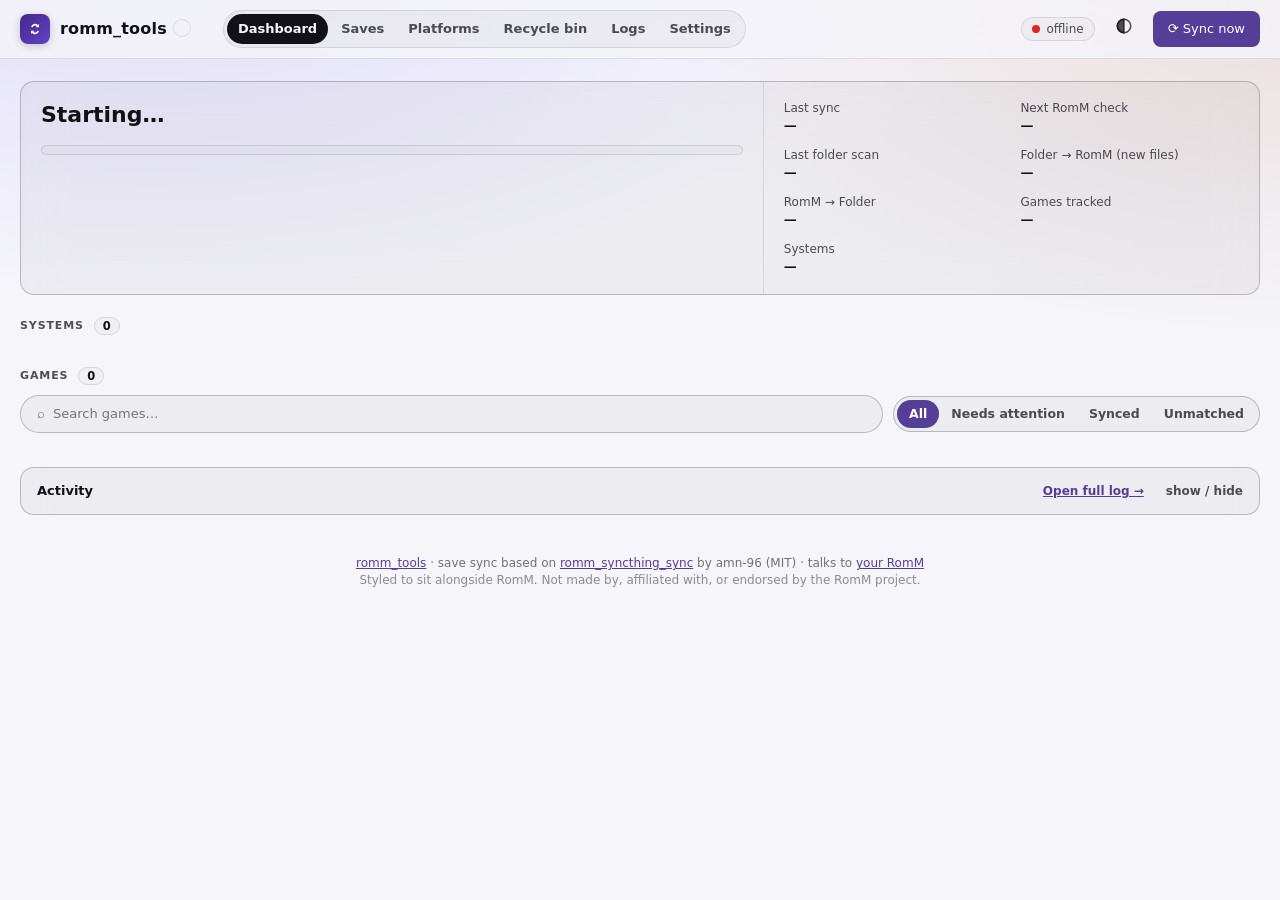
==== src/web_static/index.html @ 7856ed1b "Look like RomM: buttons, fields, selects, checkboxes, tables (1.0.3) Controls on every page now foll" ====
<!doctype html>
<html lang="en">
<head>
<meta charset="utf-8">
<meta name="viewport" content="width=device-width, initial-scale=1">
<title>romm_tools</title>
<link rel="icon" href="data:image/svg+xml,%3Csvg xmlns='http://www.w3.org/2000/svg' viewBox='0 0 32 32'%3E%3Crect width='32' height='32' rx='7' fill='%237c5cff'/%3E%3Cpath d='M9 12a7 7 0 0 1 12-3l2-2v6h-6l2-2a4 4 0 0 0-7 2zM23 20a7 7 0 0 1-12 3l-2 2v-6h6l-2 2a4 4 0 0 0 7-2z' fill='white'/%3E%3C/svg%3E">
<style>
:root{
  /* Colours, type and shapes follow RomM 5.x's own design tokens (frontend/src/v2/styles/tokens.css)
     so this dashboard feels at home next to RomM. Not affiliated with the RomM project. */
  --bg:#07070f; --surface:rgba(255,255,255,.07); --surface-2:rgba(255,255,255,.045); --surface-hover:rgba(255,255,255,.12);
  --panel:#100c1c; --line:rgba(255,255,255,.1); --line-strong:rgba(255,255,255,.15);
  --text:#ffffff; --muted:rgba(255,255,255,.55); --faint:rgba(255,255,255,.45);
  --accent:#8b74e8; --accent-hover:#a18fff; --accent-ink:#ffffff; --accent2:#e1a38d;
  --ok:#4ade80; --warn:#fbbf24; --bad:#f87171; --info:#93c5fd;
  --ok-bg:rgba(74,222,128,.13); --warn-bg:rgba(251,191,36,.13); --bad-bg:rgba(255,80,80,.14); --info-bg:rgba(147,197,253,.13); --accent-bg:rgba(139,116,232,.18);
  --glow:rgba(96,67,200,.35); --shadow:0 8px 30px rgba(0,0,0,.6);
  --radius:14px; --r-md:8px; --r-chip:6px; --r-pill:100px;
  --font:"Segoe UI",-apple-system,BlinkMacSystemFont,system-ui,"Inter",Roboto,sans-serif;
  --mono:ui-monospace,SFMono-Regular,"SF Mono",Menlo,Consolas,monospace;
  --ease:cubic-bezier(0.22,1,0.36,1);
  color-scheme:dark;
}
@media (prefers-color-scheme: light){
  :root:not([data-theme="dark"]){
  --bg:#f5f5fa; --surface:rgba(0,0,0,.035); --surface-2:rgba(0,0,0,.025); --surface-hover:rgba(0,0,0,.1);
  --panel:#f0f0f6; --line:rgba(0,0,0,.1); --line-strong:rgba(0,0,0,.22);
  --text:#111117; --muted:rgba(17,17,23,.74); --faint:rgba(17,17,23,.58);
  --accent:#553e98; --accent-hover:#452788; --accent-ink:#ffffff; --accent2:#a85530;
  --ok:#15a34a; --warn:#ca8a04; --bad:#dc2626; --info:#2563eb;
  --ok-bg:rgba(21,163,74,.1); --warn-bg:rgba(202,138,4,.12); --bad-bg:rgba(220,38,38,.1); --info-bg:rgba(37,99,235,.1); --accent-bg:rgba(85,62,152,.1);
  --glow:rgba(161,143,255,.25); --shadow:0 8px 24px rgba(17,17,23,.12);
  color-scheme:light;
  }
}
:root[data-theme="light"]{
  --bg:#f5f5fa; --surface:rgba(0,0,0,.035); --surface-2:rgba(0,0,0,.025); --surface-hover:rgba(0,0,0,.1);
  --panel:#f0f0f6; --line:rgba(0,0,0,.1); --line-strong:rgba(0,0,0,.22);
  --text:#111117; --muted:rgba(17,17,23,.74); --faint:rgba(17,17,23,.58);
  --accent:#553e98; --accent-hover:#452788; --accent-ink:#ffffff; --accent2:#a85530;
  --ok:#15a34a; --warn:#ca8a04; --bad:#dc2626; --info:#2563eb;
  --ok-bg:rgba(21,163,74,.1); --warn-bg:rgba(202,138,4,.12); --bad-bg:rgba(220,38,38,.1); --info-bg:rgba(37,99,235,.1); --accent-bg:rgba(85,62,152,.1);
  --glow:rgba(161,143,255,.25); --shadow:0 8px 24px rgba(17,17,23,.12);
  color-scheme:light;
}
*{box-sizing:border-box}
[hidden]{display:none!important}
html,body{margin:0;background:var(--bg);color:var(--text);font:13px/1.4 var(--font)}
body{background:
  radial-gradient(1100px 520px at 12% -8%, var(--glow), transparent 70%),
  radial-gradient(900px 480px at 100% 0%, color-mix(in srgb,var(--accent2) 14%,transparent), transparent 70%),
  var(--bg);background-attachment:fixed;min-height:100vh}
::selection{background:var(--accent);color:#fff}
*{scrollbar-width:thin;scrollbar-color:#a452fe59 transparent}
::-webkit-scrollbar{width:12px;height:12px} ::-webkit-scrollbar-thumb{background:#a452fe59;border-radius:12px} ::-webkit-scrollbar-track{background:transparent}
:focus-visible{outline:2px solid var(--accent);outline-offset:3px;border-radius:6px}
button{font:inherit;color:inherit}
a{color:var(--accent)}
.wrap{max-width:1360px;margin:0 auto;padding:0 20px 60px}
header.top{position:sticky;top:0;z-index:20;background:color-mix(in srgb,var(--bg) 78%,transparent);backdrop-filter:blur(20px);-webkit-backdrop-filter:blur(20px);border-bottom:1px solid var(--line)}
header.top .wrap{display:flex;align-items:center;gap:14px;height:58px;padding-bottom:0}
.brand{display:flex;align-items:center;gap:10px;font-weight:700;letter-spacing:.2px;font-size:16px}
.brand .logo{width:30px;height:30px;border-radius:var(--r-md);background:linear-gradient(135deg,var(--accent-hover),#6043c8);display:grid;place-items:center;box-shadow:0 2px 8px rgba(0,0,0,.2)}
.brand small{font-weight:500;color:var(--muted);font-size:12px}
.ver{font-size:11.5px;font-weight:600;color:var(--muted);text-decoration:none;border:1px solid var(--line);border-radius:99px;padding:1px 8px;margin-left:6px;vertical-align:2px;font-variant-numeric:tabular-nums}
.ver:hover{color:var(--text);border-color:var(--faint)}
.upd{font-size:11.5px;font-weight:650;text-decoration:none;border-radius:99px;padding:2px 9px;background:var(--accent-bg);color:var(--accent);white-space:nowrap}
.spacer{flex:1}
.pill{display:inline-flex;align-items:center;gap:6px;padding:3px 10px;border-radius:99px;font-size:12px;background:var(--surface-2);color:var(--muted);border:1px solid var(--line);white-space:nowrap}
.dot{width:8px;height:8px;border-radius:50%;background:var(--faint)}
.dot.ok{background:var(--ok)} .dot.busy{background:var(--info);animation:pulse 1.2s infinite} .dot.bad{background:var(--bad)} .dot.warn{background:var(--warn)}
@keyframes pulse{50%{opacity:.35}}
/* buttons: RomM's RBtn (flat): surface fill, medium weight, a currentColor overlay on hover */
.btn{display:inline-flex;align-items:center;gap:7px;border:1px solid transparent;background-color:var(--surface);padding:8px 14px;border-radius:var(--r-md);cursor:pointer;font-weight:500;white-space:nowrap;transition:background-color .15s var(--ease),border-color .15s var(--ease),color .15s var(--ease)}
.btn:hover:not(:disabled){background-image:linear-gradient(color-mix(in srgb,currentColor 10%,transparent),color-mix(in srgb,currentColor 10%,transparent))}
.btn:active:not(:disabled){background-image:linear-gradient(color-mix(in srgb,currentColor 18%,transparent),color-mix(in srgb,currentColor 18%,transparent))}
a.btn{text-decoration:none;color:var(--text)}
.btn.primary{background-color:var(--accent-solid);color:#fff}
.btn.primary:hover:not(:disabled){background-image:linear-gradient(rgba(0,0,0,.12),rgba(0,0,0,.12))}
.btn.danger{color:var(--bad);background-color:color-mix(in srgb,var(--bad) 16%,transparent)} .btn.ok{color:var(--ok)}
.btn.small{padding:4px 10px;font-size:12.5px;border-radius:8px}
.btn:disabled{opacity:.55;cursor:not-allowed}
.iconbtn{border:0;background:transparent;cursor:pointer;color:var(--muted);padding:6px;border-radius:8px}
.iconbtn:hover{background:var(--surface-2);color:var(--text)}

section{margin-top:22px}
.card{background:var(--surface);border:1px solid var(--line-strong);border-radius:var(--radius);backdrop-filter:blur(20px);-webkit-backdrop-filter:blur(20px)}
h2{font-size:11px;text-transform:uppercase;letter-spacing:.08em;color:var(--muted);margin:0 0 10px;font-weight:700;display:flex;align-items:center;gap:10px}
h2 .count{background:var(--surface-2);border:1px solid var(--line);border-radius:99px;padding:0 8px;font-size:11.5px;letter-spacing:0;color:var(--text)}

/* status */
.status{display:grid;grid-template-columns:1.5fr 1fr;gap:0}
.status .main{padding:18px 20px;border-right:1px solid var(--line)}
.status .side{padding:18px 20px;display:grid;grid-template-columns:1fr 1fr;gap:12px 18px;align-content:start}
.phase{display:flex;align-items:baseline;gap:10px;flex-wrap:wrap}
.phase .label{font-size:22px;font-weight:700}
.phase .detail{color:var(--muted)}
.bar{height:10px;background:var(--surface-2);border-radius:99px;overflow:hidden;margin:14px 0 8px;border:1px solid var(--line)}
.bar>i{display:block;height:100%;width:0;background:linear-gradient(90deg,var(--accent),color-mix(in srgb,var(--accent) 55%,var(--info)));border-radius:99px;transition:width .5s ease}
.bar.indeterminate>i{width:35%!important;animation:slide 1.3s ease-in-out infinite}
@keyframes slide{0%{margin-left:-35%}100%{margin-left:100%}}
.progress-meta{display:flex;justify-content:space-between;color:var(--muted);font-size:12.5px;gap:10px}
.progress-meta b{color:var(--text);font-weight:600}
.kv .k{color:var(--muted);font-size:12px}
.kv .v{font-weight:600;font-variant-numeric:tabular-nums}
.chips{display:flex;gap:8px;flex-wrap:wrap;margin-top:14px}
.chip{font-size:11.5px;padding:3px 9px;border-radius:var(--r-chip);background:var(--surface-2);border:1px solid var(--line);color:var(--muted);font-variant-numeric:tabular-nums}
.chip b{color:var(--text)}
.chip.ok{background:var(--ok-bg);border-color:transparent;color:var(--ok)}
.chip.warn{background:var(--warn-bg);border-color:transparent;color:var(--warn)}
.chip.bad{background:var(--bad-bg);border-color:transparent;color:var(--bad)}
.chip.info{background:var(--info-bg);border-color:transparent;color:var(--info)}
.chip.accent{background:var(--accent-bg);border-color:transparent;color:var(--accent)}
.notice{margin-top:12px;padding:10px 12px;border-radius:10px;background:var(--warn-bg);color:var(--warn);font-size:13px}
.notice.bad{background:var(--bad-bg);color:var(--bad)}

/* approvals */
.approvals{overflow:hidden}
.ap-head{display:flex;align-items:center;gap:10px;padding:14px 16px;border-bottom:1px solid var(--line);flex-wrap:wrap}
.ap-head .title{font-weight:650}
.ap-head .muted{color:var(--muted);font-size:12.5px}
.tabs{display:flex;gap:4px;padding:8px 10px 0 10px;border-bottom:1px solid var(--line);overflow-x:auto}
.tab{border:0;background:transparent;padding:8px 12px;border-bottom:2px solid transparent;cursor:pointer;color:var(--muted);font-weight:600;display:flex;gap:7px;align-items:center;white-space:nowrap}
.tab.active{color:var(--text);border-bottom-color:var(--accent)}
.tab .n{font-size:11px;background:var(--surface-2);border-radius:99px;padding:0 7px}
.tab.conf .n{background:var(--bad-bg);color:var(--bad)}
.ap-list{max-height:430px;overflow:auto}
.ap-row{display:grid;grid-template-columns:52px minmax(0,1fr) auto;gap:14px;align-items:center;padding:11px 16px;border-bottom:1px solid var(--line)}
.ap-row:last-child{border-bottom:0}
.ap-row .thumb{width:52px;height:40px;border-radius:7px;background:var(--surface-2) center/cover no-repeat;border:1px solid var(--line)}
.ap-row .name{font-weight:600;white-space:nowrap;overflow:hidden;text-overflow:ellipsis}
.ap-row .file{font-family:var(--mono);font-size:12px;color:var(--muted);white-space:nowrap;overflow:hidden;text-overflow:ellipsis}
.ap-row .why{font-size:12px;color:var(--faint)}
.ap-row .acts{display:flex;gap:6px}
.dir{font-size:11px;font-weight:700;letter-spacing:.04em;text-transform:uppercase;padding:1px 7px;border-radius:6px;margin-right:6px}
.dir.del{background:var(--warn-bg);color:var(--warn)} .dir.up{background:var(--info-bg);color:var(--info)} .dir.down{background:var(--ok-bg);color:var(--ok)} .dir.conf{background:var(--bad-bg);color:var(--bad)}
.empty{padding:26px;text-align:center;color:var(--muted)}

/* systems */
.systems{display:grid;grid-template-columns:repeat(auto-fill,minmax(190px,1fr));gap:12px}
.sys{padding:14px;cursor:pointer;transition:border-color .15s, transform .15s;position:relative}
.sys:hover{border-color:var(--faint)}
.sys.active{border-color:var(--accent);box-shadow:0 0 0 1px var(--accent) inset;background:var(--accent-bg)}
.sys .top{display:flex;align-items:center;gap:10px}
.sys .icon{width:36px;height:36px;border-radius:9px;background:var(--surface-2);display:grid;place-items:center;overflow:hidden;flex:none;font-weight:700;color:var(--muted);font-size:12px}
.sys .icon img{width:30px;height:30px;object-fit:contain}
.sys .nm{font-weight:650;line-height:1.2;overflow:hidden;text-overflow:ellipsis;white-space:nowrap}
.sys .sub{font-size:12px;color:var(--muted)}
.seg{display:flex;height:6px;border-radius:99px;overflow:hidden;background:var(--surface-2);margin-top:12px}
.seg i{display:block;height:100%}
.seg .s-ok{background:var(--ok)} .seg .s-pend{background:var(--warn)} .seg .s-conf{background:var(--bad)} .seg .s-un{background:var(--faint)} .seg .s-err{background:var(--bad);opacity:.6}
.sys .legend{display:flex;gap:10px;margin-top:8px;font-size:11.5px;color:var(--muted);flex-wrap:wrap}

/* games */
.toolbar{display:flex;gap:10px;align-items:center;margin-bottom:12px;flex-wrap:wrap}
.search{flex:1;min-width:200px;display:flex;align-items:center;gap:8px;background:var(--surface);border:1px solid var(--line-strong);border-radius:var(--r-pill);padding:0 16px;height:38px}
.search input{border:0;background:transparent;color:var(--text);padding:9px 0;width:100%;outline:none;font:inherit}
.seg-ctl{display:flex;background:var(--surface);border:1px solid var(--line-strong);border-radius:var(--r-pill);padding:3px}
.seg-ctl button{border:0;background:transparent;padding:5px 12px;border-radius:var(--r-pill);cursor:pointer;color:var(--muted);font-weight:600;font-size:12.5px}
.seg-ctl button.on{background:var(--accent);color:var(--accent-ink)}
.games{display:grid;grid-template-columns:repeat(auto-fill,minmax(230px,1fr));gap:14px}
.game{overflow:hidden;cursor:pointer;display:flex;flex-direction:column;transition:transform .15s var(--ease),border-color .15s var(--ease),box-shadow .15s var(--ease)}
.game:hover{transform:translateY(-2px);box-shadow:var(--shadow)}
.game:hover{border-color:var(--faint)}
.shot{aspect-ratio:4/3;background:var(--surface-2) center/cover no-repeat;position:relative;image-rendering:pixelated}
.shot.noimg{display:grid;place-items:center;color:var(--faint);font-size:12px}
.shot .cover{position:absolute;left:10px;bottom:-22px;width:46px;height:62px;border-radius:var(--r-chip);background:var(--panel) center/cover no-repeat;border:2px solid var(--panel);box-shadow:0 4px 14px rgba(0,0,0,.4);image-rendering:auto}
.shot .badge{position:absolute;right:8px;top:8px}
.game .body{padding:12px 12px 12px 66px;min-height:72px}
.game .body.nocover{padding-left:12px}
.game .title{font-weight:650;line-height:1.25;display:-webkit-box;-webkit-line-clamp:2;-webkit-box-orient:vertical;overflow:hidden}
.game .plat{font-size:12px;color:var(--muted);margin-top:2px}
.game .counts{display:flex;gap:10px;font-size:12px;color:var(--muted);padding:0 12px 12px;font-variant-numeric:tabular-nums}
.status-badge{font-size:10.5px;font-weight:700;padding:3px 8px;border-radius:var(--r-chip);backdrop-filter:blur(6px);text-transform:uppercase;letter-spacing:.04em}
.st-synced{background:var(--ok-bg);color:var(--ok)} .st-pending{background:var(--warn-bg);color:var(--warn)}
.st-conflict{background:var(--bad-bg);color:var(--bad)} .st-error{background:var(--bad-bg);color:var(--bad)}
.st-unmatched{background:var(--surface-2);color:var(--muted)} .st-romm-only{background:var(--info-bg);color:var(--info)}
.shot .status-badge{background:rgba(10,12,16,.72)}
.shot .status-badge.st-synced{color:#5fe3a8} .shot .status-badge.st-pending{color:#ffc95c} .shot .status-badge.st-conflict,.shot .status-badge.st-error{color:#ff8390} .shot .status-badge.st-unmatched{color:#c2c7d2} .shot .status-badge.st-romm-only{color:#8cc3ff}

/* activity */
details.activity summary{cursor:pointer;list-style:none;padding:14px 16px;display:flex;align-items:center;gap:10px;font-weight:650}
details.activity summary::-webkit-details-marker{display:none}
.log{font-family:var(--mono);font-size:12px;max-height:320px;overflow:auto;border-top:1px solid var(--line);padding:8px 0}
.log div{padding:2px 16px;display:grid;grid-template-columns:72px 70px 1fr;gap:10px;color:var(--muted)}
.log .l-WARNING{color:var(--warn)} .log .l-ERROR,.log .l-CRITICAL{color:var(--bad)} .log .l-SUCCESS{color:var(--ok)}
.log .m{color:var(--text);white-space:pre-wrap;word-break:break-word}

/* modal */
.scrim{position:fixed;inset:0;background:rgba(0,0,0,.55);backdrop-filter:blur(6px);display:none;align-items:center;justify-content:center;z-index:50;padding:16px}
.scrim.open{display:flex}
.modal{background:var(--panel);border:1px solid var(--line);border-radius:var(--radius);box-shadow:var(--shadow);width:min(560px,100%);max-height:calc(100vh - 32px);overflow:auto}
.modal.wide{width:min(860px,100%)}
.modal .mh{padding:18px 20px 6px;display:flex;align-items:flex-start;gap:12px}
.modal .mh h3{margin:0;font-size:18px}
.modal .mh p{margin:4px 0 0;color:var(--muted)}
.modal .mb{padding:12px 20px}
.modal .mf{padding:14px 20px 18px;display:flex;justify-content:flex-end;gap:8px;flex-wrap:wrap}
.cmp{display:grid;grid-template-columns:1fr 1fr;gap:12px}
.side-card{border:1px solid var(--line);border-radius:var(--r-md);overflow:hidden;background:var(--surface-2)}
.side-card .hd{padding:10px 12px;font-weight:700;display:flex;justify-content:space-between;align-items:center}
.side-card .im.none{aspect-ratio:auto;height:54px}
.side-card .im{aspect-ratio:4/3;background:var(--bg) center/contain no-repeat;border-top:1px solid var(--line);border-bottom:1px solid var(--line);image-rendering:pixelated;display:grid;place-items:center;color:var(--faint);font-size:12px}
.side-card dl{margin:0;padding:10px 12px;display:grid;grid-template-columns:auto 1fr;gap:4px 12px;font-size:12.5px}
.side-card dt{color:var(--muted)} .side-card dd{margin:0;font-variant-numeric:tabular-nums;word-break:break-all}
.newer{font-size:10.5px;padding:2px 7px;border-radius:var(--r-chip);background:var(--accent-bg);color:var(--accent);text-transform:uppercase;letter-spacing:.05em}
.choices{display:grid;gap:8px;margin-top:14px}
.choice{display:grid;grid-template-columns:auto 1fr;gap:12px;align-items:center;text-align:left;padding:12px 14px;border:1px solid var(--line);border-radius:12px;background:var(--surface);cursor:pointer}
.choice:hover{border-color:var(--accent)}
.choice .t{font-weight:650} .choice .d{font-size:12.5px;color:var(--muted)}
.choice .ic{width:34px;height:34px;border-radius:9px;display:grid;place-items:center;background:var(--surface-2);font-size:16px}
.files{width:100%;border-collapse:collapse;font-size:13px}
.files td,.files th{padding:7px 8px;border-bottom:1px solid var(--line);text-align:left}
.files th{color:var(--muted);font-weight:600;font-size:12px}
.files td.f{font-family:var(--mono);font-size:12px;word-break:break-all}
.toast{position:fixed;bottom:18px;left:50%;transform:translateX(-50%) translateY(20px);opacity:0;background:var(--panel);color:var(--text);border:1px solid var(--line-strong);box-shadow:var(--shadow);padding:10px 16px;border-radius:var(--r-md);font-weight:600;transition:all .25s;z-index:60;max-width:90vw}
.toast.show{opacity:1;transform:translateX(-50%) translateY(0)}
footer{color:var(--faint);font-size:12px;text-align:center;margin-top:40px}
/* logs view */
.logbar{display:flex;gap:10px;align-items:center;flex-wrap:wrap;padding:14px 16px;border-bottom:1px solid var(--line)}
.logbox{font-family:var(--mono);font-size:12px;height:min(62vh,640px);overflow:auto;padding:8px 0}
.logbox .e{display:grid;grid-template-columns:150px 72px 1fr;gap:10px;padding:2px 16px;color:var(--muted)}
.logbox .e:hover{background:var(--surface-2)}
.logbox .m{color:var(--text);white-space:pre-wrap;word-break:break-word}
.logbox .lv-WARNING{color:var(--warn)} .logbox .lv-ERROR,.logbox .lv-CRITICAL{color:var(--bad)} .logbox .lv-DEBUG{opacity:.7}
.logbox mark{background:var(--accent-bg);color:var(--text);border-radius:3px}
.hist{width:100%;border-collapse:collapse;font-size:12.5px}
.hist td,.hist th{padding:8px 12px;border-bottom:1px solid var(--line);text-align:left;vertical-align:top}
.hist th{color:var(--muted);font-weight:600;font-size:11px;text-transform:uppercase;letter-spacing:.08em}
.hist td.f{font-family:var(--mono);font-size:12px;word-break:break-all}
.sw{position:relative;display:inline-block;width:34px;height:20px;cursor:pointer}
.sw input{opacity:0;width:0;height:0;position:absolute}
.sw i{position:absolute;inset:0;background:var(--surface-hover);border:1px solid var(--line-strong);border-radius:99px;transition:background .15s}
.sw i::after{content:"";position:absolute;width:14px;height:14px;left:2px;top:2px;border-radius:50%;background:var(--muted);transition:transform .15s var(--ease),background .15s}
.sw input:checked+i{background:var(--accent);border-color:transparent}
.sw input:checked+i::after{transform:translateX(14px);background:#fff}
.sw input:focus-visible+i{outline:2px solid var(--accent);outline-offset:2px}
tr.off .pf-folder,tr.off .pf-target{opacity:.55}
.devs{display:grid;grid-template-columns:repeat(auto-fill,minmax(210px,1fr));gap:10px;padding:14px 16px}
.dev{border:1px solid var(--line);border-radius:var(--r-md);padding:10px 12px;background:var(--surface-2)}
.dev .n{font-weight:600;display:flex;gap:8px;align-items:center}
.dev .m{color:var(--muted);font-size:12px;margin-top:4px}
.dev .dot{width:8px;height:8px;border-radius:50%;background:var(--faint);display:inline-block}
.dev .dot.on{background:var(--ok)}
.sv-tools{display:flex;gap:10px;flex-wrap:wrap;align-items:center;padding:0 20px 14px}
.sv-tools .inp{width:auto}
.sv-sel{position:sticky;top:0;z-index:5;display:flex;gap:8px;flex-wrap:wrap;align-items:center;padding:10px 20px;background:var(--panel);border-top:1px solid var(--line);border-bottom:1px solid var(--line)}
.sv-sel .muted{color:var(--muted)}
.sv-table td{vertical-align:middle}
.sv-table tr.g td{background:var(--surface-2);padding-top:10px;padding-bottom:10px}
.sv-table tr.g .gn{font-weight:600;font-size:13px}
.sv-table tr.f:hover td{background:var(--surface-2)}

.sv-table .side{white-space:nowrap;color:var(--muted)}
.sv-table .side b{color:var(--text);font-weight:500}
.sv-table .none{color:var(--faint)}
.sv-name{font-family:var(--mono);font-size:12px;text-align:left;color:var(--text);word-break:break-all;padding:0;background:none;border:0;cursor:pointer;text-decoration:underline dotted var(--faint);text-underline-offset:3px}
.sv-name:hover{color:var(--accent)}
@media (max-width:760px){.sv-table .h-sm{display:none}.sv-tools .inp,.sv-tools .search{width:100%}}
@media (max-width:860px){ .logbox .e{grid-template-columns:1fr} .hist .h-res{display:none} }
/* settings view */
.set-grid{display:grid;grid-template-columns:repeat(auto-fit,minmax(420px,1fr));gap:16px;align-items:start}
.set-card{padding:18px 20px}
.set-card h3{margin:0 0 4px;font-size:16px}
.set-card > p{margin:0 0 14px;color:var(--muted);font-size:13px}
.field{padding:12px 0;border-top:1px solid var(--line)}
.field:first-of-type{border-top:0}
.field .lbl{display:flex;align-items:center;gap:8px;font-weight:600;margin-bottom:6px;flex-wrap:wrap}
.field .hlp{font-size:12.5px;color:var(--muted);margin-top:6px}
.src{font-size:10px;font-weight:700;text-transform:uppercase;letter-spacing:.08em;padding:1px 7px;border-radius:var(--r-chip);background:var(--surface-2);color:var(--muted)}
.src.dash{background:var(--accent-bg);color:var(--accent)}
.linkbtn{border:0;background:none;color:var(--accent);cursor:pointer;font-size:12px;padding:0}
.inp{background-color:var(--surface-2);border:1px solid var(--line);color:var(--text);border-radius:8px;padding:7px 10px;font:inherit;font-size:13px;width:100%}

.inp.num{width:120px}
/* Windows draws the dropdown list with a white background; give options solid theme colours */
select option,select optgroup{background:var(--panel);color:var(--text)}
.row{display:flex;gap:8px;align-items:center;flex-wrap:wrap}
.chan{border:1px solid var(--line);border-radius:var(--r-md);padding:12px;margin-bottom:10px;background:var(--surface-2)}
.chan .inp{background:var(--surface)}
.chan .row + .row{margin-top:8px}
.chk{display:flex;gap:8px;align-items:flex-start;padding:5px 0;cursor:pointer}
.chk input{margin-top:1px}
.kvlist{display:grid;grid-template-columns:auto 1fr;gap:6px 14px;font-size:13px}
.kvlist dt{color:var(--muted)} .kvlist dd{margin:0;font-family:var(--mono);font-size:12.5px;word-break:break-all}
@media (max-width:860px){ .set-grid{grid-template-columns:1fr} }
/* nav + platforms view */
.nav{display:flex;gap:2px;margin-left:18px;background:var(--surface);border:1px solid var(--line);border-radius:var(--r-pill);padding:3px;height:38px;align-items:center}
.nav a{height:30px;padding:0 14px;border-radius:var(--r-pill);color:var(--muted);text-decoration:none;font-weight:600;font-size:13px;display:flex;gap:6px;align-items:center;white-space:nowrap;flex-shrink:0;transition:background .15s var(--ease),color .15s var(--ease)}
.nav a:hover{color:var(--text)}
.nav a.on{background:var(--text);color:var(--bg)}
.nav a .n{font-size:11px;background:var(--bad-bg);color:var(--bad);border-radius:99px;padding:0 6px}
.nav .sep{width:1px;height:18px;background:var(--line-strong);margin:0 4px;flex:none}
@media (max-width:1480px){ .nav a{padding:0 11px} #mode-pill{display:none} }
.pf-head{padding:18px 20px;display:flex;gap:16px;align-items:flex-start;flex-wrap:wrap}
.pf-head h3{margin:0 0 4px;font-size:18px}
.pf-head p{margin:0;color:var(--muted);max-width:720px}
.pf-meta{display:flex;gap:8px;flex-wrap:wrap;margin-top:10px}
.pf-table{width:100%;border-collapse:collapse}
.pf-table th{font-size:12px;color:var(--muted);text-align:left;font-weight:600;padding:9px 12px;border-bottom:1px solid var(--line);white-space:nowrap}
.pf-table td{padding:10px 12px;border-bottom:1px solid var(--line);vertical-align:middle}
.pf-table tr:last-child td{border-bottom:0}
.pf-table tr.dirty td{background:var(--accent-bg)}
.pf-folder{font-family:var(--mono);font-size:13px;font-weight:600}
.pf-target .nm{font-weight:600}
.pf-target .sl{font-family:var(--mono);font-size:12px;color:var(--muted)}
.how{font-size:10.5px;font-weight:700;padding:2px 8px;border-radius:var(--r-chip);white-space:nowrap;text-transform:uppercase;letter-spacing:.03em}
.how-mapping{background:var(--accent-bg);color:var(--accent)} .how-exact,.how-romm-folder{background:var(--ok-bg);color:var(--ok)}
.how-romm-alias{background:var(--info-bg);color:var(--info)} .how-none{background:var(--bad-bg);color:var(--bad)}
.pf-pick{display:flex;gap:6px;align-items:center;min-width:260px}
.pf-pick input{flex:1;min-width:0;background:var(--surface-2);border:1px solid var(--line-strong);color:var(--text);border-radius:var(--r-md);padding:7px 10px;font:inherit;font-size:13px}
.pf-pick input:focus{outline:2px solid var(--accent);outline-offset:-1px}
.pf-pick input.bad{border-color:var(--bad)}
.savebar{position:sticky;bottom:14px;margin-top:14px;display:flex;align-items:center;gap:10px;padding:12px 16px;border-radius:var(--radius);background:var(--panel);border:1px solid var(--accent);box-shadow:var(--shadow)}
.legend-row{display:flex;gap:14px;flex-wrap:wrap;font-size:12px;color:var(--muted);padding:12px 20px;border-top:1px solid var(--line)}
@media (max-width:860px){
  header.top .wrap{flex-wrap:wrap;height:auto;padding-top:10px;padding-bottom:10px;row-gap:10px}
  .nav{order:10;margin-left:0;width:100%;overflow-x:auto;scrollbar-width:none}
  .nav a{flex:1 0 auto;justify-content:center;padding:0 10px}
  .pf-table thead{display:none}
  .pf-table tr{display:grid;grid-template-columns:1fr auto;gap:6px 10px;padding:12px;border-bottom:1px solid var(--line)}
  .pf-table td{border:0;padding:0}
  .pf-table td.pf-c-pick{grid-column:1/-1}
  .pf-table td.pf-c-games{display:none}
  .pf-pick{min-width:0}
}
@media (max-width:860px){
  .status{grid-template-columns:1fr}
  .status .main{border-right:0;border-bottom:1px solid var(--line)}
  .cmp{grid-template-columns:1fr}
  .ap-row{grid-template-columns:44px minmax(0,1fr)}
  .ap-row .acts{grid-column:1 / -1;justify-content:flex-end}
  .wrap{padding:0 14px 40px}
  .brand small{display:none}
  .upd{display:none}
  #mode-pill{display:none}
  #conn span:last-child{display:none}
  header.top .wrap{gap:8px}
  .seg-ctl{max-width:100%;overflow-x:auto}
  .toolbar{flex-direction:column;align-items:stretch}
}
html,body{overflow-x:hidden}
/* === RomM components (shared) ===
   Form controls that look like RomM's own (RCheckbox, RTextField, RSelect in its frontend/src/lib):
   same sizes, colours and effects, written anew - no RomM code. Keep this block identical in src/web_static/index.html and
   src/mapper/static/index.html - tests/test_romm_tools.py checks it. */
:root { --accent-solid: light-dark(#553e98, #7459e3); --spring: cubic-bezier(.34, 1.56, .64, 1); }
input[type=checkbox]:not(.sw input) {
  appearance: none; -webkit-appearance: none; flex-shrink: 0; width: 18px; height: 18px; margin: 0;
  display: inline-grid; place-content: center; vertical-align: middle; cursor: pointer;
  border: 1.5px solid var(--line-strong); border-radius: 4px; background: transparent; color: var(--text);
  transition: background-color .15s var(--ease), border-color .15s var(--ease), box-shadow .22s var(--ease), transform .24s var(--spring);
}
input[type=checkbox]:not(.sw input)::after {
  content: ""; width: 12px; height: 12px; background: #fff; transform: scale(.6); opacity: 0;
  -webkit-mask: url("data:image/svg+xml,%3Csvg xmlns='http://www.w3.org/2000/svg' viewBox='0 0 24 24' fill='none' stroke='black' stroke-width='3.2' stroke-linecap='round' stroke-linejoin='round'%3E%3Cpath d='M5 12.5l4.5 4.5L19 7.5'/%3E%3C/svg%3E") center / contain no-repeat;
          mask: url("data:image/svg+xml,%3Csvg xmlns='http://www.w3.org/2000/svg' viewBox='0 0 24 24' fill='none' stroke='black' stroke-width='3.2' stroke-linecap='round' stroke-linejoin='round'%3E%3Cpath d='M5 12.5l4.5 4.5L19 7.5'/%3E%3C/svg%3E") center / contain no-repeat;
  transition: transform .24s var(--spring), opacity .15s var(--ease);
}
input[type=checkbox]:not(.sw input):indeterminate::after {
  -webkit-mask-image: url("data:image/svg+xml,%3Csvg xmlns='http://www.w3.org/2000/svg' viewBox='0 0 24 24' fill='none' stroke='black' stroke-width='3.2' stroke-linecap='round'%3E%3Cpath d='M6 12h12'/%3E%3C/svg%3E");
          mask-image: url("data:image/svg+xml,%3Csvg xmlns='http://www.w3.org/2000/svg' viewBox='0 0 24 24' fill='none' stroke='black' stroke-width='3.2' stroke-linecap='round'%3E%3Cpath d='M6 12h12'/%3E%3C/svg%3E");
}
input[type=checkbox]:not(.sw input):hover:not(:disabled) {
  border-color: var(--muted); background-color: var(--surface-hover);
  box-shadow: 0 0 0 4px color-mix(in srgb, currentColor 10%, transparent);
}
input[type=checkbox]:not(.sw input):active:not(:disabled) { transform: scale(.88); transition: transform .11s var(--ease); }
input[type=checkbox]:not(.sw input):is(:checked, :indeterminate) {
  background-color: var(--accent-solid); border-color: var(--accent-solid);
  box-shadow: inset 0 1px 0 rgba(255,255,255,.18), 0 0 12px color-mix(in srgb, var(--accent-solid) 32%, transparent);
}
input[type=checkbox]:not(.sw input):is(:checked, :indeterminate):hover:not(:disabled) {
  background-color: color-mix(in srgb, var(--accent-solid) 88%, white); border-color: color-mix(in srgb, var(--accent-solid) 88%, white);
  box-shadow: inset 0 1px 0 rgba(255,255,255,.22), 0 0 16px color-mix(in srgb, var(--accent-solid) 40%, transparent);
}
input[type=checkbox]:not(.sw input):is(:checked, :indeterminate)::after { transform: scale(1); opacity: 1; }
input[type=checkbox]:not(.sw input):disabled { opacity: .5; cursor: not-allowed; }
input[type=checkbox]:not(.sw input):focus-visible { outline: 2px solid var(--accent); outline-offset: 2px; }
:is(input[type=text], input[type=number], input[type=search], input[type=password], input[type=url], input:not([type]), select, textarea):not(.search input) {
  transition: background-color .22s var(--ease), border-color .22s var(--ease), box-shadow .22s var(--spring);
}
:is(input[type=text], input[type=number], input[type=search], input[type=password], input[type=url], input:not([type]), select, textarea):not(.search input):hover:not(:disabled):not(:focus) {
  border-color: var(--line-strong); box-shadow: 0 0 0 2px color-mix(in srgb, var(--text) 6%, transparent);
}
:is(input[type=text], input[type=number], input[type=search], input[type=password], input[type=url], input:not([type]), select, textarea):not(.search input):focus {
  outline: none; border-color: var(--accent); box-shadow: 0 0 0 3px color-mix(in srgb, var(--accent) 22%, transparent);
}
select, select.inp {
  appearance: none; -webkit-appearance: none; cursor: pointer; padding-right: 28px;
  background-image: url("data:image/svg+xml,%3Csvg xmlns='http://www.w3.org/2000/svg' viewBox='0 0 24 24' fill='none' stroke='%238a8a9a' stroke-width='2.4' stroke-linecap='round' stroke-linejoin='round'%3E%3Cpath d='M6 9l6 6 6-6'/%3E%3C/svg%3E");
  background-repeat: no-repeat; background-position: right 9px center; background-size: 13px;
}
select option, select optgroup { background: var(--panel); color: var(--text); }
/* === end RomM components === */
</style>
</head>
<body>
<header class="top"><div class="wrap">
  <div class="brand">
    <div class="logo"><svg width="18" height="18" viewBox="0 0 32 32"><path d="M9 12a7 7 0 0 1 12-3l2-2v6h-6l2-2a4 4 0 0 0-7 2zM23 20a7 7 0 0 1-12 3l-2 2v-6h6l-2 2a4 4 0 0 0 7-2z" fill="white"/></svg></div>
    <div>romm_tools<a class="ver" id="ver" target="_blank" rel="noopener" title="Release notes"></a> <small id="romm-url"></small></div>
    <a class="upd" id="upd" target="_blank" rel="noopener" hidden></a>
  </div>
  <nav class="nav"><a href="#" data-view="dash" class="on">Dashboard</a><a href="#saves" data-view="sav">Saves</a><a href="#platforms" data-view="plat">Platforms <span class="n" id="nav-unmapped" hidden></span></a><a href="#recycle" data-view="bin">Recycle bin <span class="n" id="nav-bin" style="background:var(--surface-hover);color:var(--text)" hidden></span></a><span class="sep" data-feature="rom_folders" hidden></span><a href="roms/#links" data-feature="rom_folders" hidden title="Folders of links for each emulation frontend">Frontend links</a><a href="roms/#romm" data-feature="rom_folders" hidden title="Which of your ROM folders is which RomM platform">RomM library</a><a href="roms/#names" data-feature="rom_folders" hidden title="Give RomM the game names from your frontends' gamelist.xml">Game names</a><span class="sep" data-feature="rom_folders" hidden></span><a href="#logs" data-view="log">Logs</a><a href="#settings" data-view="set">Settings</a></nav>
  <div class="spacer"></div>
  <span class="pill" id="conn"><span class="dot"></span><span>connecting…</span></span>
  <span class="pill" id="mode-pill" title="Sync mode"></span>
  <button class="iconbtn" id="theme-btn" title="Toggle light / dark" aria-label="Toggle light / dark"><svg width="18" height="18" viewBox="0 0 24 24" fill="none" stroke="currentColor" stroke-width="2"><circle cx="12" cy="12" r="9"/><path d="M12 3a9 9 0 0 0 0 18z" fill="currentColor"/></svg></button>
  <button class="btn primary" id="sync-btn">⟳ Sync now</button>
</div></header>

<main class="wrap" id="view-dash">
  <section>
    <div class="card status">
      <div class="main">
        <div class="phase"><span class="label" id="phase-label">Starting…</span><span class="detail" id="phase-detail"></span></div>
        <div class="bar" id="bar"><i></i></div>
        <div class="progress-meta"><span id="progress-text"></span><span id="current-game"></span></div>
        <div class="chips" id="result-chips"></div>
        <div id="notices"></div>
      </div>
      <div class="side">
        <div class="kv"><div class="k">Last sync</div><div class="v" id="last-sync">—</div></div>
        <div class="kv"><div class="k">Next RomM check</div><div class="v" id="next-sync">—</div></div>
        <div class="kv" title="The sync folders are only read when RomM has changes, at startup, on Sync now, and on the scheduled re-scan, so the disks they're on can stay asleep."><div class="k">Last folder scan</div><div class="v" id="last-scan">—</div></div>
        <div class="kv"><div class="k">Folder → RomM (new files)</div><div class="v" id="push-mode">—</div></div>
        <div class="kv"><div class="k">RomM → Folder</div><div class="v" id="pull-mode">—</div></div>
        <div class="kv"><div class="k">Games tracked</div><div class="v" id="games-count">—</div></div>
        <div class="kv"><div class="k">Systems</div><div class="v" id="systems-count">—</div></div>
      </div>
    </div>
  </section>

  <section id="st-section" hidden>
    <h2>Syncthing devices <span class="count" id="st-count"></span></h2>
    <div class="card"><div class="devs" id="st-devs"></div></div>
  </section>

  <section id="approvals-section" hidden>
    <h2>Needs your attention <span class="count" id="pending-count">0</span></h2>
    <div class="card approvals">
      <div class="tabs" id="ap-tabs"></div>
      <div class="ap-head" id="ap-head"></div>
      <div class="ap-list" id="ap-list"></div>
    </div>
  </section>

  <section>
    <h2>Systems <span class="count" id="sys-count">0</span></h2>
    <div class="systems" id="systems"></div>
  </section>

  <section>
    <h2>Games <span class="count" id="game-count">0</span></h2>
    <div class="toolbar">
      <div class="search"><span style="color:var(--faint)">⌕</span><input id="q" placeholder="Search games…" autocomplete="off"></div>
      <div class="seg-ctl" id="status-filter">
        <button data-f="all" class="on">All</button><button data-f="attention">Needs attention</button><button data-f="synced">Synced</button><button data-f="unmatched">Unmatched</button>
      </div>
    </div>
    <div class="games" id="games"></div>
  </section>

  <section>
    <details class="card activity" id="activity">
      <summary>Activity <span class="count" id="act-count" style="font-weight:500"></span><span class="spacer"></span><a href="#logs" style="font-size:12px;font-weight:600;margin-right:12px" onclick="event.stopPropagation()">Open full log →</a><span style="color:var(--muted);font-size:12px">show / hide</span></summary>
      <div class="log" id="log"></div>
    </details>
  </section>

  <footer>
    <a href="https://github.com/sireteanu/romm_tools" target="_blank" rel="noopener">romm_tools</a> · save sync based on <a href="https://github.com/amn-96/romm_syncthing_sync" target="_blank" rel="noopener">romm_syncthing_sync</a> by amn-96 (MIT) ·
    talks to <a id="romm-link" href="#" target="_blank" rel="noopener">your RomM</a><span id="footer-ver"></span><br>
    <span style="opacity:.8">Styled to sit alongside RomM. Not made by, affiliated with, or endorsed by the RomM project.</span>
  </footer>
</main>

<main class="wrap" id="view-plat" hidden>
  <section>
    <div class="card">
      <div class="pf-head">
        <div style="flex:1;min-width:260px">
          <h3>Platform mapping</h3>
          <p>Every system folder in your sync folders has to point at a RomM platform so its saves can be matched to games.
             Most folders match automatically. Pick a platform for the ones marked <b>Not mapped</b>, or to override a match.</p>
          <div class="pf-meta" id="pf-meta"></div>
        </div>
        <button class="btn" id="pf-refresh">⟳ Update platform list from RomM GitHub</button>
      </div>
      <div id="pf-notices" style="padding:0 20px"></div>
      <div style="overflow-x:auto"><table class="pf-table">
        <thead><tr><th title="Switch syncing on or off for this system">Sync</th><th>Folder</th><th class="pf-c-games">Games</th><th>Matches RomM platform</th><th>How</th><th>Change</th></tr></thead>
        <tbody id="pf-rows"><tr><td colspan="6" class="empty">Loading…</td></tr></tbody>
      </table></div>
      <div class="legend-row">
        <span><span class="how how-mapping">Mapped</span> saved on this page (pre-filled with common MinUI / NextUI / Knulli folder names)</span>
        <span><span class="how how-exact">Exact</span> folder name is the RomM slug</span>
        <span><span class="how how-romm-folder">RomM folder</span> same folder name as in your RomM</span>
        <span><span class="how how-romm-alias">RomM alias</span> RomM's built-in alias (Batocera / ES-DE names)</span>
      </div>
    </div>
    <div class="savebar" id="pf-savebar" hidden>
      <b id="pf-dirty-count"></b><span style="color:var(--muted)">Saving re-runs a sync so games get re-matched.</span><span class="spacer" style="flex:1"></span>
      <button class="btn" id="pf-discard">Discard</button><button class="btn primary" id="pf-save">Save mapping</button>
    </div>
  </section>
  <datalist id="pf-options"></datalist>
</main>

<main class="wrap" id="view-sav" hidden>
  <section>
    <div class="card">
      <div class="pf-head">
        <div style="flex:1;min-width:260px">
          <h3>Saves</h3>
          <p>Every save and state in your sync folders and on RomM. Tick files or whole games, then choose what to do with them. Deleted files go to the <a href="#recycle">recycle bin</a> first.</p>
        </div>
        <button class="btn" id="sv-reload">Reload</button>
      </div>
      <div class="sv-tools">
        <div class="search" style="min-width:200px"><span style="color:var(--faint)">⌕</span><input id="sv-q" placeholder="Search games or files…" autocomplete="off"></div>
        <select class="inp" id="sv-sys"><option value="">All systems</option></select>
        <select class="inp" id="sv-type"><option value="">Saves &amp; states</option><option value="save">Saves only</option><option value="state">States only</option></select>
        <div class="seg-ctl" id="sv-where" style="flex-wrap:wrap"><button data-w="" class="on">All</button><button data-w="both">In both</button><button data-w="folder">Folder only</button><button data-w="romm">RomM only</button><button data-w="different">Different</button><button data-w="versions">Old versions</button><button data-w="unmatched">Not matched</button></div>
      </div>
      <div class="sv-sel" id="sv-sel">
        <span id="sv-count" class="muted">Loading…</span><span class="spacer" style="flex:1"></span>
        <button class="btn small" id="sv-dl" disabled>Download to folder</button>
        <button class="btn small" id="sv-ul" disabled>Upload to RomM</button>
        <button class="btn small" id="sv-prune" disabled>Remove old RomM versions</button>
        <button class="btn small" id="sv-zip" disabled title="Download the selected files as a .zip, laid out like your sync folders">Download .zip</button>
        <button class="btn small danger" id="sv-del" disabled>Delete</button>
        <button class="btn small" id="sv-clear" disabled>Clear selection</button>
      </div>
      <div id="sv-job" hidden style="padding:12px 20px;border-bottom:1px solid var(--line)"><div class="progress-meta"><span id="sv-job-text"></span><span id="sv-job-n"></span></div><div class="bar" style="margin:8px 0 0"><i id="sv-job-bar"></i></div></div>
      <div style="overflow:auto"><table class="hist sv-table"><thead><tr><th style="width:28px"><input type="checkbox" id="sv-all" title="Select everything shown"></th><th>File</th><th class="h-sm">In your folder</th><th class="h-sm">On RomM</th><th>Status</th></tr></thead><tbody id="sv-rows"><tr><td colspan="5" class="empty">Loading…</td></tr></tbody></table></div>
      <div id="sv-more" style="padding:12px 20px;text-align:center" hidden><button class="btn small" id="sv-more-btn">Show more games</button></div>
    </div>
  </section>
</main>

<main class="wrap" id="view-bin" hidden>
  <section>
    <div class="card">
      <div class="pf-head">
        <div style="flex:1;min-width:260px">
          <h3>Recycle bin</h3>
          <p id="bin-sub">When a synced file is deleted on one side, the copy on the other side is moved here instead of being destroyed.</p>
        </div>
        <button class="btn danger" id="bin-empty">Empty recycle bin</button>
      </div>
      <div style="overflow:auto"><table class="hist"><thead><tr><th></th><th>File</th><th>Game</th><th>What happened</th><th>Deleted</th><th>Size</th><th></th></tr></thead><tbody id="bin-rows"></tbody></table></div>
    </div>
  </section>
</main>

<main class="wrap" id="view-log" hidden>
  <section>
    <h2>Recent actions <span class="count" id="hist-count">0</span></h2>
    <div class="card" style="overflow:auto;max-height:340px"><table class="hist"><thead><tr><th>When</th><th>Result</th><th>Action</th><th>Game</th><th>File</th><th class="h-res">Details</th></tr></thead><tbody id="hist-rows"></tbody></table></div>
  </section>
  <section>
    <h2>Log</h2>
    <div class="card">
      <div class="logbar">
        <div class="seg-ctl" id="log-level"><button data-l="DEBUG">All</button><button data-l="INFO" class="on">Info</button><button data-l="WARNING">Warnings</button><button data-l="ERROR">Errors</button></div>
        <div class="search" style="min-width:180px"><span style="color:var(--faint)">⌕</span><input id="log-q" placeholder="Filter log…" autocomplete="off"></div>
        <label class="chk" style="padding:0"><input type="checkbox" id="log-follow" checked><span>Live</span></label>
        <a class="btn small" href="api/logs/download" download>Download log</a>
      </div>
      <div class="logbox" id="log-box"><div class="empty">Loading…</div></div>
      <div style="padding:8px 16px;color:var(--faint);font-size:12px;border-top:1px solid var(--line)" id="log-file"></div>
    </div>
  </section>
</main>

<main class="wrap" id="view-set" hidden>
  <section>
    <div class="set-grid">
      <div>
        <div class="card set-card" id="set-sync"></div>
        <div class="card set-card" id="set-timing" style="margin-top:16px"></div>
        <div class="card set-card" id="set-backups" style="margin-top:16px"></div>
      </div>
      <div>
        <div class="card set-card" id="set-notify"></div>
        <div class="card set-card" id="set-syncthing" style="margin-top:16px"></div>
        <div class="card set-card" id="set-access" style="margin-top:16px"></div>
        <div class="card set-card" id="set-conn" style="margin-top:16px"></div>
      </div>
    </div>
    <div class="savebar" id="set-savebar" hidden>
      <b id="set-dirty-count"></b><span style="color:var(--muted)">Changes apply right away, no restart needed.</span><span class="spacer" style="flex:1"></span>
      <button class="btn" id="set-discard">Discard</button><button class="btn primary" id="set-save">Save settings</button>
    </div>
  </section>
</main>

<div class="scrim" id="scrim"><div class="modal" id="modal"></div></div>
<div class="toast" id="toast"></div>

<script>
const $ = s => document.querySelector(s);
const esc = s => String(s ?? "").replace(/[&<>"']/g, c => ({"&":"&amp;","<":"&lt;",">":"&gt;",'"':"&quot;","'":"&#39;"}[c]));
const state = { data:null, system:null, filter:"all", q:"", tab:null, lastHash:{} , busy:new Set() };

// ---------- theme ----------
(function(){
  let t = null; try { t = localStorage.getItem("rs-theme"); } catch(e){}
  if (t) document.documentElement.dataset.theme = t;
  $("#theme-btn").onclick = () => {
    const cur = document.documentElement.dataset.theme || (matchMedia("(prefers-color-scheme: light)").matches ? "light" : "dark");
    const next = cur === "light" ? "dark" : "light";
    document.documentElement.dataset.theme = next;
    try { localStorage.setItem("rs-theme", next); } catch(e){}
  };
})();

// ---------- helpers ----------
function ago(iso){
  if(!iso) return "—";
  const s = (Date.now() - new Date(iso).getTime())/1000;
  if (s < -5) { const f=-s; return "in " + (f<60?Math.round(f)+"s":f<3600?Math.round(f/60)+" min":Math.round(f/3600)+" h"); }
  if (s < 10) return "just now";
  if (s < 60) return Math.round(s)+"s ago";
  if (s < 3600) return Math.round(s/60)+" min ago";
  if (s < 86400) return Math.round(s/3600)+" h ago";
  return new Date(iso).toLocaleDateString();
}
function plural(n, w){ return `${n} ${w}${n===1?"":"s"}`; }
function when(iso){ return iso ? new Date(iso).toLocaleString() : "—"; }
function size(n){ if(n==null) return "—"; if(n<1024) return n+" B"; if(n<1048576) return (n/1024).toFixed(1)+" KB"; return (n/1048576).toFixed(2)+" MB"; }
function img(ref){
  if(!ref) return null;
  if(ref.src==="romm") return "img/romm?p="+encodeURIComponent(ref.path);
  if(ref.src==="local") return "img/local?p="+encodeURIComponent(ref.path);
  if(ref.src==="url") return ref.path;
  return null;
}
function hashOf(o){ return JSON.stringify(o); }
function toast(msg){ const t=$("#toast"); t.textContent=msg; t.classList.add("show"); clearTimeout(t._h); t._h=setTimeout(()=>t.classList.remove("show"),3200); }
async function api(path, opts={}){
  const r = await fetch(path, {headers:{"content-type":"application/json"}, ...opts});
  let body = null; try { body = await r.json(); } catch(e){}
  if(!r.ok) throw new Error((body && (body.message||body.detail)) || ("HTTP "+r.status));
  return body;
}
const PHASES = {starting:"Starting", idle:"Up to date", building:"Scanning", fetching:"Talking to RomM", syncing:"Syncing", applying:"Applying", error:"Problem"};
const STATUS_LABEL = {synced:"Synced", pending:"Needs decision", conflict:"Conflict", error:"Error", unmatched:"Not in RomM", "romm-only":"Only on RomM"};
const KIND = {
  push_new:{dir:"up", label:"Upload", tab:"push"}, push_update:{dir:"up", label:"Upload", tab:"push"},
  pull_new:{dir:"down", label:"Download", tab:"pull"}, pull_update:{dir:"down", label:"Download", tab:"pull"},
  conflict:{dir:"conf", label:"Conflict", tab:"conflict"},
  delete_romm:{dir:"del", label:"Delete on RomM", tab:"delete"}, delete_local:{dir:"del", label:"Delete locally", tab:"delete"},
};
const MODE = {confirm:"Ask first", auto:"Automatic", off:"Off"};

// ---------- modal ----------
function openModal(html, wide=false){ const m=$("#modal"); m.className="modal"+(wide?" wide":""); m.innerHTML=html; $("#scrim").classList.add("open"); }
function closeModal(){ $("#scrim").classList.remove("open"); $("#modal").innerHTML=""; }
$("#scrim").addEventListener("click", e => { if(e.target.id==="scrim") closeModal(); });
document.addEventListener("keydown", e => { if(e.key==="Escape") closeModal(); });
function confirmBox({title, body, ok="Confirm", danger=false}){
  return new Promise(res => {
    openModal(`<div class="mh"><div><h3>${esc(title)}</h3></div></div>
      <div class="mb">${body}</div>
      <div class="mf"><button class="btn" id="c-no">Cancel</button><button class="btn ${danger?"danger":"primary"}" id="c-ok">${esc(ok)}</button></div>`);
    $("#c-no").onclick = () => { closeModal(); res(false); };
    $("#c-ok").onclick = () => { closeModal(); res(true); };
    $("#c-ok").focus();
  });
}

// ---------- actions ----------
async function decide(id, decision){
  state.busy.add(id); renderApprovals(true);
  try{
    const r = await api("api/actions/"+id, {method:"POST", body:JSON.stringify({decision})});
    toast(r.message || "Done");
  }catch(e){ toast("⚠ "+e.message); }
  finally{ state.busy.delete(id); poll(); }
}
async function bulk(ids, decision){
  if(!ids.length) return;
  ids.forEach(i=>state.busy.add(i)); renderApprovals(true);
  try{ await api("api/actions/bulk", {method:"POST", body:JSON.stringify({ids, decision})}); toast(`Working on ${ids.length} item(s)…`); }
  catch(e){ toast("⚠ "+e.message); }
  setTimeout(()=>{ ids.forEach(i=>state.busy.delete(i)); poll(); }, 1500);
}
function actionThumb(a){
  const g = findGame(a.platform, a.game);
  if (a.romm_screenshot) return "img/romm?p="+encodeURIComponent(a.romm_screenshot);
  if (a.local_screenshot) return "img/local?p="+encodeURIComponent(a.local_screenshot);
  return g ? (img(g.screenshot) || img(g.cover)) : null;
}
function findGame(platform, name){ return (state.data?.games||[]).find(g => g.platform===platform && g.name===name); }

async function approveOne(a){
  const k = KIND[a.kind];
  if (a.kind.startsWith("delete")) {
    const where = a.kind==="delete_romm" ? "RomM" : "your sync folder";
    const ok = await confirmBox({title:`Delete from ${where}?`, body:`<p style="margin:0 0 8px"><b>${esc(a.game)}</b> · <span style="font-family:var(--mono);font-size:12.5px">${esc(a.file_name)}</span></p><p style="margin:0;color:var(--muted)">A copy goes to the recycle bin, so you can restore it later.</p>`, ok:"Delete"});
    if (ok) decide(a.id, "approve");
    return;
  }
  const overwrite = a.kind.endsWith("_update");
  const target = k.dir==="up" ? "RomM" : "the sync folder";
  const ok = await confirmBox({
    title: `${k.label} ${a.file_type}?`,
    body: `<p style="margin:0 0 8px"><b>${esc(a.game)}</b> <span style="color:var(--muted)">· ${esc(a.platform)}</span></p>
           <p style="margin:0 0 8px;font-family:var(--mono);font-size:12.5px">${esc(a.file_name)}</p>
           <p style="margin:0;color:var(--muted)">${overwrite
              ? `This <b>overwrites</b> the copy in ${target}. The current version is backed up first.`
              : `This adds a new file to ${target}.`}</p>`,
    ok: k.label
  });
  if (ok) decide(a.id, "approve");
}
async function approveAll(list, label){
  const overwrites = list.filter(a => a.kind.endsWith("_update")).length;
  const ok = await confirmBox({
    title: `${label} ${list.length} file${list.length>1?"s":""}?`,
    body: `<ul style="margin:0 0 10px;padding-left:18px;max-height:220px;overflow:auto">${list.slice(0,40).map(a=>`<li><b>${esc(a.game)}</b> — <span style="font-family:var(--mono);font-size:12px">${esc(a.file_name)}</span></li>`).join("")}${list.length>40?`<li>…and ${list.length-40} more</li>`:""}</ul>
           ${overwrites?`<p style="margin:0;color:var(--warn)">${overwrites} of these overwrite an existing copy (backed up first).</p>`:""}`,
    ok: `${label} ${list.length}`
  });
  if (ok) bulk(list.map(a=>a.id), "approve");
}

function openConflict(a){
  const lt = a.local_mtime ? new Date(a.local_mtime) : null, rt = a.romm_updated_at ? new Date(a.romm_updated_at) : null;
  const localNewer = lt && rt && lt > rt, rommNewer = lt && rt && rt > lt;
  const lshot = a.local_screenshot ? "img/local?p="+encodeURIComponent(a.local_screenshot) : null;
  const rshot = a.romm_screenshot ? "img/romm?p="+encodeURIComponent(a.romm_screenshot) : null;
  const im = (u) => u ? `<div class="im" style="background-image:url('${u}')"></div>` : `<div class="im none">${a.file_type==="save"?"save file — no screenshot":"no screenshot"}</div>`;
  openModal(`
    <div class="mh"><div><h3>Resolve conflict</h3>
      <p><b>${esc(a.game)}</b> · ${esc(a.platform)} · <span style="font-family:var(--mono);font-size:12.5px">${esc(a.file_name)}</span></p>
      <p style="color:var(--warn)">${esc(a.reason)}. Nothing has been overwritten yet.</p></div></div>
    <div class="mb">
      <div class="cmp">
        <div class="side-card"><div class="hd">In your sync folder ${localNewer?'<span class="newer">newer</span>':""}</div>${im(lshot)}
          <dl><dt>Modified</dt><dd>${when(a.local_mtime)}</dd><dt>Size</dt><dd>${size(a.local_size)}</dd><dt>MD5</dt><dd style="font-family:var(--mono)">${esc((a.local_hash||"").slice(0,12))}…</dd></dl></div>
        <div class="side-card"><div class="hd">On RomM ${rommNewer?'<span class="newer">newer</span>':""}</div>${im(rshot)}
          <dl><dt>Modified</dt><dd>${when(a.romm_updated_at)}</dd><dt>Size</dt><dd>${size(a.romm_size)}</dd><dt>MD5</dt><dd style="font-family:var(--mono)">${a.romm_hash?esc(a.romm_hash.slice(0,12))+"…":"not reported"}</dd></dl></div>
      </div>
      <div class="choices">
        <button class="choice" data-c="local"><span class="ic">⬆</span><span><div class="t">Keep the sync-folder version</div><div class="d">Overwrites the RomM copy. RomM's version is saved to the backups folder first.</div></span></button>
        <button class="choice" data-c="romm"><span class="ic">⬇</span><span><div class="t">Keep the RomM version</div><div class="d">Overwrites the file in your sync folder. Your local version is saved to the backups folder first.</div></span></button>
        <button class="choice" data-c="both"><span class="ic">⧉</span><span><div class="t">Keep both</div><div class="d">Your local version is uploaded to RomM as a separate "(conflict …)" copy, then the RomM version is used everywhere.</div></span></button>
      </div>
    </div>
    <div class="mf"><button class="btn danger" data-c="reject">Ignore this change</button><span class="spacer"></span><button class="btn" data-c="close">Decide later</button></div>`, true);
  $("#modal").querySelectorAll("[data-c]").forEach(b => b.onclick = async () => {
    const c = b.dataset.c;
    if (c === "close") return closeModal();
    if (c === "reject") {
      closeModal();
      const ok = await confirmBox({title:"Ignore this conflict?", body:`<p style="margin:0">Both copies stay as they are and you won't be asked again until one of them changes.</p>`, ok:"Ignore"});
      if (ok) decide(a.id, "reject");
      return;
    }
    closeModal();
    const label = {local:"Overwrite RomM with the local version?", romm:"Overwrite the local file with the RomM version?", both:"Keep both versions?"}[c];
    const ok = await confirmBox({title: label, body:`<p style="margin:0;color:var(--muted)">${esc(a.game)} — <span style="font-family:var(--mono)">${esc(a.file_name)}</span></p>`, ok:"Yes, do it"});
    if (ok) decide(a.id, c);
  });
}

function openGame(g){
  const files = (g.files||[]).map(f=>`<tr><td>${f.type}</td><td class="f">${esc(f.name)}</td><td><span class="status-badge st-${f.status==="local-only"||f.status==="romm-only"?"unmatched":f.status==="skipped"?"unmatched":f.status}">${esc(f.status)}</span></td></tr>`).join("");
  const shot = img(g.screenshot), cover = img(g.cover);
  openModal(`
    <div class="mh">${cover?`<div style="width:64px;height:86px;border-radius:8px;flex:none;background:var(--surface-2) url('${cover}') center/cover"></div>`:""}
      <div><h3>${esc(g.romm_name || g.name)}</h3><p>${esc(g.platform_display_name || g.platform)}${g.rom_id?` · RomM #${g.rom_id}`:""}</p>
      <p style="font-family:var(--mono);font-size:12px">${esc(g.name)}</p></div><span class="spacer"></span><button class="iconbtn" onclick="closeModal()" aria-label="Close">✕</button></div>
    <div class="mb">
      ${shot?`<div style="aspect-ratio:4/3;max-height:300px;width:100%;border-radius:10px;background:#000 url('${shot}') center/contain no-repeat;image-rendering:pixelated;margin-bottom:12px"></div>`:""}
      <div class="chips" style="margin:0 0 12px">
        <span class="chip">Local saves <b>${g.local_saves}</b></span><span class="chip">Local states <b>${g.local_states}</b></span>
        <span class="chip">RomM saves <b>${g.romm_saves}</b></span><span class="chip">RomM states <b>${g.romm_states}</b></span>
        <span class="chip">RomM updated <b>${ago(g.romm_last_updated)}</b></span>
      </div>
      ${g.error?`<div class="notice bad">${esc(g.error)}</div>`:""}
      ${!g.matched?`<div class="notice">This game wasn't found in RomM. Check that the <a href="#platforms" onclick="closeModal()">platform for the <code>${esc(g.platform)}</code> folder</a> is right and that the ROM is in your RomM library.</div>`:""}
      ${files?`<table class="files"><thead><tr><th>Type</th><th>File</th><th>Status</th></tr></thead><tbody>${files}</tbody></table>`:`<div class="empty">No file details yet.</div>`}
    </div>`, true);
}

// ---------- render ----------
function renderStatus(d){
  const busy = ["building","fetching","syncing","applying","starting"].includes(d.phase);
  let label = PHASES[d.phase] || d.phase;
  if (d.phase === "idle" && (d.errors||[]).length) label = "Synced, with errors";
  else if (d.phase === "idle" && d.pending.length) label = "Needs your input";
  $("#phase-label").textContent = label;
  $("#phase-detail").textContent = d.phase_detail || "";
  const p = d.progress || {}; const pct = p.total ? Math.round(100*p.current/p.total) : 0;
  const bar = $("#bar");
  bar.classList.toggle("indeterminate", busy && !p.total);
  bar.querySelector("i").style.width = (busy ? pct : 100) + "%";
  const unit = d.phase==="syncing" ? "games" : "ROMs";
  $("#progress-text").innerHTML = busy && p.total ? `<b>${p.current.toLocaleString()}</b> of <b>${p.total.toLocaleString()}</b> ${unit} (${pct}%)` : (d.last_sync_finished ? `Finished ${ago(d.last_sync_finished)}` : "");
  $("#current-game").textContent = busy && d.current_game ? d.current_game : "";
  const r = d.last_sync_result || {};
  const chips = [];
  if (r.pushed!=null) {
    chips.push(`<span class="chip info">⬆ <b>${r.pushed}</b> uploaded</span>`);
    chips.push(`<span class="chip ok">⬇ <b>${r.pulled}</b> downloaded</span>`);
    if (r.deleted) chips.push(`<a class="chip warn" href="#recycle" style="text-decoration:none">🗑 <b>${r.deleted}</b> to recycle bin</a>`);
    chips.push(`<span class="chip">✓ <b>${r.in_sync}</b> in sync</span>`);

    if (r.unmatched) chips.push(`<span class="chip">? <b>${r.unmatched}</b> unmatched</span>`);
  }
  const conflicts = d.pending.filter(a=>a.kind==="conflict").length, waiting = d.pending.length - conflicts;
  if (waiting) chips.push(`<span class="chip warn">⏸ <b>${waiting}</b> need${waiting===1?"s":""} a decision</span>`);
  if ((d.errors||[]).length) chips.push(`<span class="chip bad">✘ <b>${d.errors.length}</b> file${d.errors.length===1?"":"s"} failed</span>`);
  if (conflicts) chips.push(`<span class="chip bad">⚠ <b>${conflicts}</b> conflict${conflicts>1?"s":""}</span>`);
  $("#result-chips").innerHTML = chips.join("");

  const notes = [];
  if (d.last_error) notes.push(`<div class="notice bad">${esc(d.last_error)}</div>`);
  if (d.config.pull_mode !== "off" && !d.config.pull_writable) notes.push(`<div class="notice">RomM → folder sync is enabled but your sync folders are mounted read-only. Remove <code>:ro</code> from the container's sync folder mappings to allow downloads.</div>`);
  if (d.config.dry_run) notes.push(`<div class="notice">DRY_RUN is on: nothing is uploaded or downloaded.</div>`);
  $("#notices").innerHTML = notes.join("");

  $("#last-sync").textContent = ago(d.last_sync_finished);
  $("#last-scan").textContent = d.last_folder_scan ? ago(d.last_folder_scan) : "—";
  $("#next-sync").textContent = d.next_sync_at ? ago(d.next_sync_at) : (d.config.sync_mode==="watch" && !d.config.poll_interval ? "off" : "—");
  $("#push-mode").textContent = MODE[d.config.push_new_mode] || d.config.push_new_mode;
  $("#pull-mode").textContent = (d.config.pull_mode!=="off" && !d.config.pull_writable) ? "Off (read-only mount)" : (MODE[d.config.pull_mode] || d.config.pull_mode);
  $("#games-count").textContent = d.games.length;
  $("#systems-count").textContent = d.systems.length;
  $("#mode-pill").textContent = d.config.sync_mode === "watch" ? "watch mode" : "periodic mode";
  $("#romm-url").textContent = d.config.romm_url ? "→ " + d.config.romm_url.replace(/^https?:\/\//,"") : "";
  $("#romm-link").href = d.config.romm_url || "#";
  const v = d.version || {};
  if (v.app) {
    const ver = $("#ver"); ver.textContent = "v" + v.app;
    ver.href = v.app === "dev" ? `https://github.com/${v.repo}` : `https://github.com/${v.repo}/releases/tag/v${v.app}`;
    const upd = $("#upd"); upd.hidden = !v.update_available;
    if (v.update_available) { upd.textContent = `Update available: v${v.latest}`; upd.href = v.latest_url || `https://github.com/${v.repo}/releases/latest`; upd.title = "Update the container to get it (Unraid: Docker tab → force update)"; }
    document.querySelectorAll("#footer-ver").forEach(e => e.textContent = ` · romm_tools v${v.app}` + (v.romm ? ` · RomM ${v.romm}` : ""));
  }
  const nb = $("#nav-bin"); nb.hidden = !d.recycle_count; nb.textContent = d.recycle_count || "";
  const btn = $("#sync-btn"); btn.disabled = busy; btn.textContent = busy ? "⟳ Syncing…" : "⟳ Sync now";
  const conn = $("#conn");
  conn.innerHTML = `<span class="dot ${d.phase==="error"?"bad":busy?"busy":d.pending.length?"warn":"ok"}"></span><span>${d.phase==="error"?"error":busy?"working":"connected"}</span>`;
}

function renderApprovals(force=false){
  const d = state.data; if(!d) return;
  const list = d.pending, errs = d.errors || [];
  $("#approvals-section").hidden = list.length === 0 && errs.length === 0;
  $("#pending-count").textContent = list.length + errs.length;
  if (!list.length && !errs.length) return;
  const groups = {conflict:[], errors:errs, delete:[], push:[], pull:[]};
  list.forEach(a => groups[KIND[a.kind].tab].push(a));
  if (!state.tab || !groups[state.tab].length) state.tab = ["conflict","errors","delete","push","pull"].find(k => groups[k].length);
  const h = hashOf([list, errs, state.tab, [...state.busy]]);
  if (!force && state.lastHash.ap === h) return; state.lastHash.ap = h;

  const tabs = [["conflict","Conflicts","conf"],["errors","Errors","conf"],["delete","Deletions",""],["push","Folder → RomM",""],["pull","RomM → Folder",""]]
    .filter(([k])=>groups[k].length)
    .map(([k,l,c])=>`<button class="tab ${c} ${state.tab===k?"active":""}" data-tab="${k}">${l}<span class="n">${groups[k].length}</span></button>`).join("");
  $("#ap-tabs").innerHTML = tabs;
  $("#ap-tabs").querySelectorAll(".tab").forEach(b=>b.onclick=()=>{state.tab=b.dataset.tab; renderApprovals(true);});

  const cur = groups[state.tab];
  if (state.tab === "errors") {
    $("#ap-head").innerHTML = `<span class="title">Couldn't sync</span><span class="muted">These files failed. Fix the cause below, then retry. Files that succeed later clear themselves.</span><span class="spacer"></span><button class="btn small primary" id="err-retry">Retry all now</button>`;
    $("#err-retry").onclick = async () => { try { await api("api/errors/retry",{method:"POST"}); toast("Retrying…"); poll(); } catch(e){ toast("⚠ "+e.message); } };
    $("#ap-list").innerHTML = errs.map(e => `<div class="ap-row">
      <div class="thumb" style="display:grid;place-items:center;color:var(--bad);font-size:20px">⚠</div>
      <div style="min-width:0">
        <div class="name"><span class="dir conf">${e.kind==="duplicate"?"Duplicate":e.kind.startsWith("push")?"Upload failed":e.kind.startsWith("pull")?"Download failed":"Failed"}</span>${esc(e.game)} <span style="color:var(--muted);font-weight:400">· ${esc(e.platform)}</span></div>
        <div class="file">${esc(e.file_name)} · ${ago(e.at)}${e.count>1?` · failed ${e.count}×`:""}</div>
        <div class="why" style="color:var(--text)">${esc(e.message)}</div>
        ${e.detail?`<details class="why"><summary style="cursor:pointer">Technical details</summary><code style="white-space:pre-wrap;word-break:break-word">${esc(e.detail)}</code></details>`:""}
      </div>
      <div class="acts"><button class="btn small" data-dismiss="${esc(e.key)}">Dismiss</button></div></div>`).join("");
    $("#ap-list").querySelectorAll("[data-dismiss]").forEach(b => b.onclick = async () => { await api("api/errors/dismiss",{method:"POST",body:JSON.stringify({key:b.dataset.dismiss})}); poll(); });
    return;
  }
  const head = {
    delete:`<span class="title">Deleted on one side</span><span class="muted">Delete moves the other copy to the recycle bin; Bring back copies it over again.</span><span class="spacer"></span>
          <button class="btn small" id="restore-all">Bring all back</button><button class="btn small primary" id="ok-all">Delete all ${cur.length}</button>`,
    conflict:`<span class="title">Changed in both places</span><span class="muted">Pick which version wins — or keep both. Nothing is overwritten until you choose.</span>`,
    push:`<span class="title">Upload to RomM?</span><span class="muted">These need a decision. Everything else uploads automatically.</span><span class="spacer"></span>
          <button class="btn small" id="rej-all">Skip all</button><button class="btn small primary" id="ok-all">Upload all ${cur.length}</button>`,
    pull:`<span class="title">Download from RomM?</span><span class="muted">These need a decision. Everything else downloads automatically.</span><span class="spacer"></span>
          <button class="btn small" id="rej-all">Skip all</button><button class="btn small primary" id="ok-all">Download all ${cur.length}</button>`,
  }[state.tab];
  $("#ap-head").innerHTML = head;
  if ($("#ok-all")) $("#ok-all").onclick = () => approveAll(cur, state.tab==="push"?"Upload":state.tab==="delete"?"Delete":"Download");
  if ($("#restore-all")) $("#restore-all").onclick = async () => {
    const ok = await confirmBox({title:`Bring back ${cur.length} file(s)?`, body:`<p style="margin:0">Each one is copied from the side that still has it, so nothing is deleted.</p>`, ok:"Bring back"});
    if (ok) bulk(cur.map(a=>a.id), "restore");
  };
  if ($("#rej-all")) $("#rej-all").onclick = async () => {
    const ok = await confirmBox({title:`Skip ${cur.length} item(s)?`, body:`<p style="margin:0">They won't be synced, and you won't be asked again unless the files change.</p>`, ok:"Skip all"});
    if (ok) bulk(cur.map(a=>a.id), "reject");
  };

  $("#ap-list").innerHTML = cur.map(a => {
    const k = KIND[a.kind], th = actionThumb(a), busy = state.busy.has(a.id);
    const meta = k.dir==="up" ? `${size(a.local_size)} · modified ${ago(a.local_mtime)}` : k.dir==="down" ? `${size(a.romm_size)} · RomM ${ago(a.romm_updated_at)}` : `local ${ago(a.local_mtime)} · RomM ${ago(a.romm_updated_at)}`;
    return `<div class="ap-row">
      <div class="thumb" ${th?`style="background-image:url('${th}')"`:""}></div>
      <div style="min-width:0">
        <div class="name"><span class="dir ${k.dir}">${a.kind.endsWith("_update")?k.label+" · overwrite":k.label}</span>${esc(a.game)} <span style="color:var(--muted);font-weight:400">· ${esc(a.platform)}</span></div>
        <div class="file">${esc(a.file_name)} · ${meta}</div>
        <div class="why" style="color:var(--text);opacity:.85">${esc(a.reason)}</div>
      </div>
      <div class="acts">${busy?`<span class="pill"><span class="dot busy"></span>working</span>`:
        a.kind==="conflict" ? `<button class="btn small primary" data-resolve="${a.id}">Resolve…</button>`
        : a.kind.startsWith("delete") ? `<button class="btn small" data-rej="${a.id}">Skip</button><button class="btn small" data-restore="${a.id}">Bring back</button><button class="btn small primary" data-ok="${a.id}">Delete</button>`
        : `<button class="btn small" data-rej="${a.id}">Skip</button><button class="btn small primary" data-ok="${a.id}">${k.label}</button>`}</div>
    </div>`;
  }).join("") || `<div class="empty">Nothing here.</div>`;
  const byId = Object.fromEntries(cur.map(a=>[a.id,a]));
  $("#ap-list").querySelectorAll("[data-ok]").forEach(b=>b.onclick=()=>approveOne(byId[b.dataset.ok]));
  $("#ap-list").querySelectorAll("[data-rej]").forEach(b=>b.onclick=()=>decide(b.dataset.rej,"reject"));
  $("#ap-list").querySelectorAll("[data-restore]").forEach(b=>b.onclick=()=>decide(b.dataset.restore,"restore"));
  $("#ap-list").querySelectorAll("[data-resolve]").forEach(b=>b.onclick=()=>openConflict(byId[b.dataset.resolve]));
}

function renderSystems(d){
  const h = hashOf([d.systems, state.system]); if (state.lastHash.sys === h) return; state.lastHash.sys = h;
  $("#sys-count").textContent = d.systems.length;
  const slugFor = p => (d.games.find(g=>g.platform===p && g.platform_slug)||{}).platform_slug;
  $("#systems").innerHTML = d.systems.map(s => {
    const slug = slugFor(s.platform); const tot = s.games || 1;
    const seg = (n,c)=> n?`<i class="${c}" style="width:${100*n/tot}%"></i>`:"";
    const initials = esc(s.display_name.replace(/[^A-Za-z0-9 ]/g,"").split(/\s+/).map(w=>w[0]).join("").slice(0,3).toUpperCase());
    return `<div class="card sys ${state.system===s.platform?"active":""}" data-p="${esc(s.platform)}">
      <div class="top"><div class="icon">${slug?`<img src="img/platform/${encodeURIComponent(slug)}" alt="" onerror="this.replaceWith(document.createTextNode('${initials}'))">`:initials}</div>
        <div style="min-width:0"><div class="nm">${esc(s.display_name)}</div><div class="sub">${plural(s.games,"game")} · ${plural(s.saves,"save")} · ${plural(s.states,"state")}</div></div></div>
      <div class="seg">${seg(s.synced,"s-ok")}${seg(s.pending,"s-pend")}${seg(s.conflict,"s-conf")}${seg(s.error,"s-err")}${seg(s.unmatched,"s-un")}</div>
      <div class="legend"><span>✓ ${s.synced}</span>${s.pending?`<span style="color:var(--warn)">⏸ ${s.pending}</span>`:""}${s.conflict?`<span style="color:var(--bad)">⚠ ${s.conflict}</span>`:""}${s.unmatched?`<span>? ${s.unmatched}</span>`:""}${s.error?`<span style="color:var(--bad)">✘ ${s.error}</span>`:""}</div>
    </div>`;
  }).join("") || `<div class="empty card" style="grid-column:1/-1">No systems yet — waiting for the first scan.</div>`;
  $("#systems").querySelectorAll(".sys").forEach(c=>c.onclick=()=>{ state.system = state.system===c.dataset.p ? null : c.dataset.p; state.lastHash={}; render(); });
}

function renderGames(d){
  let games = d.games;
  if (state.system) games = games.filter(g=>g.platform===state.system);
  if (state.filter==="attention") games = games.filter(g=>["pending","conflict","error"].includes(g.ui_status));
  else if (state.filter==="synced") games = games.filter(g=>g.ui_status==="synced");
  else if (state.filter==="unmatched") games = games.filter(g=>g.ui_status==="unmatched");
  if (state.q) { const q = state.q.toLowerCase(); games = games.filter(g => (g.name+" "+(g.romm_name||"")).toLowerCase().includes(q)); }
  const h = hashOf(games.map(g=>[g.platform,g.name,g.ui_status,g.screenshot,g.cover,g.local_saves,g.local_states,g.romm_saves,g.romm_states]));
  $("#game-count").textContent = games.length + (games.length!==d.games.length?` / ${d.games.length}`:"");
  if (state.lastHash.games === h) return; state.lastHash.games = h;
  $("#games").innerHTML = games.map((g,i) => {
    const shot = img(g.screenshot), cover = img(g.cover);
    return `<div class="card game" data-i="${i}">
      <div class="shot ${shot?"":"noimg"}" ${shot?`style="background-image:url('${shot}')"`:""}>${shot?"":"no screenshot"}
        <span class="badge status-badge st-${g.ui_status}">${STATUS_LABEL[g.ui_status]||g.ui_status}</span>
        ${cover?`<div class="cover" style="background-image:url('${cover}')"></div>`:""}</div>
      <div class="body ${cover?"":"nocover"}"><div class="title">${esc(g.romm_name || g.name)}</div><div class="plat">${esc(g.platform_display_name || g.platform)}</div></div>
      <div class="counts"><span title="saves (local / RomM)">💾 ${g.local_saves} / ${g.romm_saves}</span><span title="states (local / RomM)">⏱ ${g.local_states} / ${g.romm_states}</span><span class="spacer" style="flex:1"></span><span>${g.romm_last_updated?ago(g.romm_last_updated):""}</span></div>
    </div>`;
  }).join("") || `<div class="empty card" style="grid-column:1/-1">${d.games.length?"No games match these filters.":"No games found yet."}</div>`;
  $("#games").querySelectorAll(".game").forEach(c=>c.onclick=()=>openGame(games[+c.dataset.i]));
}

function renderActivity(d){
  const h = hashOf(d.activity.slice(-1)); if (state.lastHash.act === h) return; state.lastHash.act = h;
  $("#act-count").textContent = d.activity.length ? `${d.activity.length} recent` : "";
  const log = $("#log"); const atBottom = log.scrollHeight - log.scrollTop - log.clientHeight < 30;
  log.innerHTML = d.activity.map(a=>`<div class="l-${a.level}"><span>${new Date(a.t).toLocaleTimeString()}</span><span>${a.level}</span><span class="m">${esc(a.msg)}</span></div>`).join("");
  if (atBottom) log.scrollTop = log.scrollHeight;
}

function render(){ const d = state.data; if(!d) return; renderStatus(d); renderApprovals(); renderSystems(d); renderGames(d); renderActivity(d); }

// ---------- platforms view ----------
const HOW = {mapping:"Mapped", exact:"Exact", "romm-folder":"RomM folder", "romm-alias":"RomM alias", none:"Not mapped"};
const pf = { data:null, edits:{}, optionsFor:{} };
function optLabel(p){ return `${p.name} (${p.slug})`; }
function slugFromInput(v){
  v = (v||"").trim(); if(!v) return "";
  const m = v.match(/\(([^()]+)\)\s*$/); const cand = m ? m[1] : v;
  return (pf.data.platforms.find(p => p.slug === cand || p.name.toLowerCase() === v.toLowerCase()) || {}).slug || null;
}
async function loadPlatforms(force){
  try { pf.data = await api("api/platforms"); renderPlatforms(); }
  catch(e){ $("#pf-rows").innerHTML = `<tr><td colspan="6" class="empty">Couldn't load platforms: ${esc(e.message)}</td></tr>`; }
}
function renderPlatforms(){
  const d = pf.data; if(!d) return;
  const cat = d.catalog;
  const lib = d.platforms.filter(p=>p.in_library).length;
  $("#pf-meta").innerHTML = [
    cat.count ? `<span class="chip accent">${cat.count} RomM platforms · ${esc(cat.source)}</span>` : `<span class="chip bad">RomM platform list not downloaded yet</span>`,
    cat.fetched_at ? `<span class="chip">updated ${ago(cat.fetched_at)}</span>` : "",
    cat.aliases ? `<span class="chip">${cat.aliases} built-in folder aliases</span>` : "",
    `<span class="chip ok">${lib} platform${lib===1?"":"s"} in your library</span>`,
  ].join("");
  const notes = [];
  if (d.mapping_error) notes.push(`<div class="notice bad">Your saved mapping couldn't be read (${esc(d.mapping_error)}). Saving on this page replaces it.</div>`);
  const sf = d.sync_folders || [];
  const sfChips = sf.map(f => {
    if (!f.exists) return `<span class="chip bad"><code>${esc(f.path)}</code> doesn't exist</span>`;
    if (f.error) return `<span class="chip bad"><code>${esc(f.path)}</code>: ${esc(f.error)}</span>`;
    const cls = f.folders.length ? "" : "warn";
    return `<span class="chip ${cls}"><code>${esc(f.path)}</code>: ${plural(f.folders.length,"system folder")}${f.files?`, ${plural(f.files,"loose file")}`:""}</span>`;
  }).join("");
  if (sf.length) notes.push(`<div class="pf-meta" style="margin:0 0 10px">${sfChips}</div>`);
  if (!d.folders.length) {
    const loose = sf.some(f => f.files > 0);
    notes.push(`<div class="notice">No system folders were found inside your sync folders. Saves need to be organised one folder per system, e.g. <code>${esc((sf[0]||{}).path||"/syncdata/saves")}/snes/Game.srm</code>.
      ${loose ? "Files were found directly in the sync folder, without a system subfolder; those can't be matched to a platform." :
        "The folder looks empty from inside the container, which usually means the host path mapped to it is wrong (Docker creates an empty folder when a host path doesn't exist). Check the <b>Saves folder</b> / <b>States folder</b> paths in the container settings."}</div>`);
  }
  $("#pf-notices").innerHTML = notes.join("");

  $("#pf-options").innerHTML = d.platforms.map(p => `<option value="${esc(optLabel(p))}">${p.in_library?"★ in your RomM · "+p.rom_count+" ROMs":""}</option>`).join("");

  const unmapped = d.folders.filter(f=>f.how==="none").length;
  const nb = $("#nav-unmapped"); nb.hidden = !unmapped; nb.textContent = unmapped;

  $("#pf-rows").innerHTML = d.folders.map(f => {
    const edit = pf.edits[f.folder];
    const dirty = edit !== undefined;
    const val = dirty ? (edit ? optLabel(d.platforms.find(p=>p.slug===edit) || {name:edit, slug:edit}) : "") :
                (f.how==="mapping" ? optLabel(d.platforms.find(p=>p.slug===f.slug) || {name:f.name||f.slug, slug:f.slug}) : "");
    const target = f.slug ? `<div class="nm">${esc(f.name || f.slug)}</div><div class="sl">${esc(f.slug)}${f.in_library?` · ${plural(f.rom_count,"ROM")} in your RomM`:` · <span style="color:var(--warn)">not in your RomM library</span>`}</div>`
                          : `<span style="color:var(--muted)">—</span>`;
    return `<tr class="${dirty?"dirty":""}${f.enabled?"":" off"}" data-folder="${esc(f.folder)}">
      <td><label class="sw" title="${f.enabled?"Syncing — click to switch off":"Not syncing — click to switch on"}"><input type="checkbox" data-en ${f.enabled?"checked":""}><i></i></label></td>
      <td><div class="pf-folder">${esc(f.folder)}</div>${f.enabled?"":`<div style="color:var(--warn);font-size:12px">sync off</div>`}</td>
      <td class="pf-c-games">${f.games}${f.unmatched?` <span style="color:var(--warn)">(${f.unmatched} unmatched)</span>`:""}</td>
      <td class="pf-target">${target}</td>
      <td><span class="how how-${f.how}">${HOW[f.how]}</span></td>
      <td class="pf-c-pick"><div class="pf-pick">
        <input list="pf-options" placeholder="${f.how==="none"?"Pick a RomM platform…":"Override automatic match…"}" value="${esc(val)}" aria-label="RomM platform for ${esc(f.folder)}">
        ${(f.how==="mapping" || (dirty && edit)) ? `<button class="iconbtn" data-clear title="Remove mapping (use automatic matching)" aria-label="Remove mapping">✕</button>` : ""}
      </div></td></tr>`;
  }).join("") || `<tr><td colspan="6" class="empty">No system folders found in your sync folders yet.</td></tr>`;

  $("#pf-rows").querySelectorAll("tr[data-folder]").forEach(tr => {
    const folder = tr.dataset.folder, f = d.folders.find(x=>x.folder===folder), input = tr.querySelector("input[list]");
    tr.querySelector("[data-en]").onchange = async ev => {
      const on = ev.target.checked;
      try { pf.data = await api("api/platforms/enabled", {method:"PUT", body:JSON.stringify({folder, enabled:on})}); renderPlatforms();
            toast(on ? `Syncing ${folder} again` : `${folder} won't be synced`); }
      catch(e){ ev.target.checked = !on; toast("⚠ "+e.message); }
    };
    input.onchange = () => {
      const v = input.value.trim();
      if (!v) { setEdit(folder, f.how==="mapping" ? null : undefined); return; }
      const slug = slugFromInput(v);
      if (!slug) { input.classList.add("bad"); toast("Pick a platform from the list"); return; }
      input.classList.remove("bad");
      setEdit(folder, (f.how==="mapping" && f.slug===slug) ? undefined : slug);
    };
    const clr = tr.querySelector("[data-clear]");
    if (clr) clr.onclick = () => setEdit(folder, f.how==="mapping" ? null : undefined);
  });
  renderSavebar();
}
function setEdit(folder, slug){ if (slug === undefined) delete pf.edits[folder]; else pf.edits[folder] = slug; renderPlatforms(); }
function renderSavebar(){
  const n = Object.keys(pf.edits).length;
  $("#pf-savebar").hidden = !n;
  $("#pf-dirty-count").textContent = `${n} unsaved change${n===1?"":"s"}`;
}
$("#pf-discard").onclick = () => { pf.edits = {}; renderPlatforms(); };
$("#pf-save").onclick = async () => {
  const items = Object.entries(pf.edits).map(([folder, slug]) => {
    const p = slug && pf.data.platforms.find(x=>x.slug===slug);
    return `<li><code>${esc(folder)}</code> → ${slug ? `<b>${esc(p ? p.name : slug)}</b> <span style="color:var(--muted)">(${esc(slug)})</span>` : `<i>automatic matching</i>`}</li>`;
  }).join("");
  const ok = await confirmBox({title:"Save platform mapping?", body:`<ul style="margin:0 0 10px;padding-left:18px">${items}</ul><p style="margin:0;color:var(--muted)">A sync runs right after, so games in these folders get re-matched.</p>`, ok:"Save & sync"});
  if (!ok) return;
  try {
    pf.data = await api("api/platforms/mapping", {method:"PUT", body:JSON.stringify({choices: pf.edits})});
    pf.edits = {}; renderPlatforms(); toast("Mapping saved — syncing");
    setTimeout(loadPlatforms, 4000);
  } catch(e){ toast("⚠ "+e.message); }
};
$("#pf-refresh").onclick = async () => {
  const b = $("#pf-refresh"); b.disabled = true; b.textContent = "⟳ Downloading…";
  try { pf.data = await api("api/platforms/refresh", {method:"POST"}); renderPlatforms(); toast(`Platform list updated (${pf.data.catalog.count} platforms)`); }
  catch(e){ toast("⚠ "+e.message); }
  b.disabled = false; b.textContent = "⟳ Update platform list from RomM GitHub";
};

// ---------- settings view ----------
const sv = { data:null, edits:{}, reset:new Set(), notif:null, notifDirty:false };
function secsHuman(n){ n=+n; if(!n) return ""; if(n<60) return `${n} s`; if(n<3600) return `${Math.round(n/60*10)/10} min`; if(n<86400) return `${Math.round(n/3600*10)/10} h`; return `${Math.round(n/86400*10)/10} days`; }
async function loadSettings(){
  try { sv.data = await api("api/settings"); sv.edits = {}; sv.reset = new Set(); sv.notif = JSON.parse(JSON.stringify(sv.data.notifications)); sv.notifDirty=false; renderSettings(); }
  catch(e){ $("#set-sync").innerHTML = `<div class="notice bad">Couldn't load settings: ${esc(e.message)}</div>`; }
}
function fieldHTML(f){
  const v = f.key in sv.edits ? sv.edits[f.key] : f.value;
  const src = sv.reset.has(f.key) ? "" : f.source==="dashboard" ? `<span class="src dash">changed here</span> <button class="linkbtn" data-reset="${f.key}">reset to ${f.type==="bool" ? (f.container_value?"On":"Off") : f.container_value!=null && f.type!=="secret" ? esc(String(f.container_value)) : "container value"}</button>` : f.source==="container" ? `<span class="src">from container</span>` : "";
  let ctl = "";
  if (f.type === "bool") ctl = `<div class="seg-ctl" style="display:inline-flex">${[["false","Off"],["true","On"]].map(([c,l])=>`<button data-set="${f.key}" data-v="${c}" class="${String(v)===c?"on":""}">${l}</button>`).join("")}</div>`;
  else if (f.type === "choice") ctl = `<div class="seg-ctl" style="display:inline-flex">${f.choices.map(c=>`<button data-set="${f.key}" data-v="${c}" class="${String(v)===String(c)?"on":""}">${esc((f.labels&&f.labels[c])||MODE[c]||c)}</button>`).join("")}</div>`;
  else if (f.type === "int") ctl = `<div class="row"><input class="inp num" type="number" min="${f.min}" max="${f.max}" data-set="${f.key}" value="${esc(v)}"><span style="color:var(--muted);font-size:12.5px">${f.unit}${f.unit==="seconds"&&v?` (${secsHuman(v)})`:""}</span></div>`;
  else if (f.type === "secret") ctl = `<input class="inp" type="password" autocomplete="new-password" data-set="${f.key}" placeholder="${f.is_set?"•••••••• saved — type to change":"not set"}" value="${esc(sv.edits[f.key]||"")}">`;
  else ctl = `<input class="inp" type="text" autocomplete="off" data-set="${f.key}" value="${esc(v||"")}">`;
  return `<div class="field"><div class="lbl">${esc(f.label)} ${src}</div>${ctl}${f.help?`<div class="hlp">${esc(f.help)}</div>`:""}</div>`;
}
function renderSettings(){
  const d = sv.data; if(!d) return;
  const by = g => d.fields.filter(f=>f.group===g).map(fieldHTML).join("");
  $("#set-sync").innerHTML = `<h3>Sync behaviour</h3><p>Everything syncs automatically; you're only asked when it's unclear (conflicts, deletions, first-time mismatches).</p>${by("sync")}`;
  $("#set-timing").innerHTML = `<h3>Timing</h3><p>Current sync mode: <b>${esc(d.connection.sync_mode)}</b>.</p>${by("timing")}`;
  $("#set-backups").innerHTML = `<h3>Files &amp; backups</h3><p>How files are written to your sync folders. Before any file is overwritten, the replaced version is copied to the backups folder.</p>${by("backups")}`;
  $("#set-access").innerHTML = `<h3>Dashboard access</h3><p>Optional login for this dashboard.</p>${by("access")}`;
  const stF = d.fields.filter(f=>f.group==="syncthing" && f.key!=="SYNCTHING_FOLDERS").map(fieldHTML).join("");
  $("#set-syncthing").innerHTML = `<h3>Syncthing <span style="color:var(--muted);font-weight:400;font-size:13px">optional</span></h3><p>Lets the app wait until Syncthing has finished receiving a save before syncing it, and shows your devices on the dashboard. Read-only: nothing in Syncthing is changed.</p>${stF}
    <div class="field"><div class="lbl">Syncthing folders with your saves</div><div id="st-folders" class="hlp">${d.fields.find(f=>f.key==="SYNCTHING_URL").value ? "Loading…" : "Save the address and API key first."}</div></div>`;
  if (d.fields.find(f=>f.key==="SYNCTHING_URL").value) loadSyncthingFolders();
  const c = d.connection;
  $("#set-conn").innerHTML = `<h3>Connection</h3><p>Set in the container (Unraid template / docker compose). Changing these needs a restart.</p>
    <dl class="kvlist"><dt>RomM</dt><dd>${esc(c.romm_url)}</dd><dt>Auth</dt><dd>${esc(c.auth_type)}</dd><dt>Sync mode</dt><dd>${esc(c.sync_mode)}</dd>
    <dt>Sync folders</dt><dd>${c.sync_folders.map(esc).join("<br>")}${c.pull_writable?"":` <span style="color:var(--warn);font-family:inherit">(read-only)</span>`}</dd></dl>`;
  renderNotify();
  document.querySelectorAll("#view-set [data-set]").forEach(el => {
    const key = el.dataset.set;
    if (el.tagName === "BUTTON") el.onclick = () => { sv.edits[key] = el.dataset.v; sv.reset.delete(key); renderSettings(); };
    else el.oninput = () => { sv.edits[key] = el.type==="number" ? el.value : el.value; sv.reset.delete(key); renderSetSavebar(); };
  });
  document.querySelectorAll("#view-set [data-reset]").forEach(b => b.onclick = () => { sv.reset.add(b.dataset.reset); delete sv.edits[b.dataset.reset]; renderSettings(); });
  renderSetSavebar();
}
async function loadSyncthingFolders(){
  const box = $("#st-folders");
  try {
    const r = await api("api/syncthing/folders");
    const cur = "SYNCTHING_FOLDERS" in sv.edits ? sv.edits.SYNCTHING_FOLDERS.split(",").filter(Boolean) : r.picked;
    box.className = "";
    box.innerHTML = r.folders.map(f => `<label class="chk"><input type="checkbox" data-stf="${esc(f.id)}" ${cur.includes(f.id)?"checked":""}><span><b>${esc(f.label)}</b><br><span style="color:var(--muted);font-size:12px;font-family:var(--mono)">${esc(f.id)} · ${esc(f.path)}</span></span></label>`).join("") || `<div class="hlp">Syncthing has no folders.</div>`;
    box.querySelectorAll("[data-stf]").forEach(c => c.onchange = () => {
      sv.edits.SYNCTHING_FOLDERS = [...box.querySelectorAll("[data-stf]:checked")].map(x=>x.dataset.stf).join(",");
      renderSetSavebar();
    });
  } catch(e) { box.className = "hlp"; box.innerHTML = `<span style="color:var(--bad)">${esc(e.message)}</span>`; }
}
function renderSetSavebar(){
  const n = Object.keys(sv.edits).length + sv.reset.size;
  $("#set-savebar").hidden = !n; $("#set-dirty-count").textContent = `${n} unsaved change${n===1?"":"s"}`;
}
$("#set-discard").onclick = () => { sv.edits = {}; sv.reset = new Set(); renderSettings(); };
$("#set-save").onclick = async () => {
  try { sv.data = await api("api/settings", {method:"PUT", body:JSON.stringify({values: sv.edits, reset:[...sv.reset]})}); sv.edits={}; sv.reset=new Set(); renderSettings(); toast("Settings saved"); poll(); }
  catch(e){ toast("⚠ "+e.message); }
};
function renderNotify(){
  const n = sv.notif, types = n.channel_types;
  const chans = n.channels.map((c,i) => {
    const t = types[c.type];
    return `<div class="chan" data-i="${i}"><div class="row"><b style="flex:1">${esc(t.label)}</b><button class="iconbtn" data-rm="${i}" title="Remove" aria-label="Remove">✕</button></div>
      ${t.fields.map(f=>`<div class="row"><label style="width:150px;font-size:12.5px;color:var(--muted)">${esc(f.label)}</label>
        <input class="inp" style="flex:1;min-width:180px" type="${f.secret?"password":"text"}" autocomplete="off" data-ch="${i}" data-f="${f.name}" value="${esc(c[f.name]||"")}" placeholder="${f.secret && c[f.name+"_set"] ? "•••••••• saved — type to change" : f.name==="server" && c.type==="ntfy" ? "https://ntfy.sh" : ""}"></div>`).join("")}
    </div>`;
  }).join("");
  const ev = n.events;
  const chk = (k, t, d) => `<label class="chk"><input type="checkbox" data-ev="${k}" ${ev[k]?"checked":""}><span><b>${t}</b><br><span style="color:var(--muted);font-size:12.5px">${d}</span></span></label>`;
  $("#set-notify").innerHTML = `<h3>Notifications</h3><p>Get a message when something needs you. One message per sync, never repeated for the same item.</p>
    ${chans || `<div class="empty" style="padding:14px">No notification services yet.</div>`}
    <div class="row" style="margin:6px 0 14px"><select class="inp" id="add-type" style="width:auto">${Object.entries(types).map(([k,v])=>`<option value="${k}">${esc(v.label)}</option>`).join("")}</select><button class="btn small" id="add-chan">+ Add</button></div>
    <div class="field" style="border-top:1px solid var(--line)"><div class="lbl">Notify me about</div>
      ${chk("questions","Questions","A conflict or other file needs your decision")}
      ${chk("errors","Errors","A file failed to upload or download")}
      ${chk("problems","Sync problems","RomM unreachable, token rejected, sync failed (and when it recovers)")}
      ${chk("activity","Sync activity","Every sync that uploaded or downloaded files")}</div>
    <div class="field"><div class="lbl">Dashboard address <span class="src">optional</span></div><input class="inp" id="dash-url" placeholder="http://YOUR-SERVER:8080" value="${esc(n.dashboard_url||"")}"><div class="hlp">Messages link here so you can tap through to resolve things.</div></div>
    <div class="row" style="justify-content:flex-end;margin-top:8px"><button class="btn" id="test-notify" ${n.channels.length?"":"disabled"}>Send test</button><button class="btn primary" id="save-notify" ${sv.notifDirty?"":"disabled"}>Save notifications</button></div>`;
  const dirty = () => { sv.notifDirty = true; $("#save-notify").disabled = false; $("#test-notify").title = "Save first, then test"; };
  $("#add-chan").onclick = () => { const t=$("#add-type").value; const c={type:t}; types[t].fields.forEach(f=>c[f.name]=""); n.channels.push(c); sv.notifDirty=true; renderNotify(); };
  $("#set-notify").querySelectorAll("[data-rm]").forEach(b=>b.onclick=()=>{ n.channels.splice(+b.dataset.rm,1); sv.notifDirty=true; renderNotify(); });
  $("#set-notify").querySelectorAll("[data-ch]").forEach(el=>el.oninput=()=>{ n.channels[+el.dataset.ch][el.dataset.f]=el.value; dirty(); });
  $("#set-notify").querySelectorAll("[data-ev]").forEach(el=>el.onchange=()=>{ n.events[el.dataset.ev]=el.checked; dirty(); });
  $("#dash-url").oninput = e => { n.dashboard_url = e.target.value; dirty(); };
  $("#save-notify").onclick = async () => {
    try { sv.data = await api("api/notifications",{method:"PUT",body:JSON.stringify({channels:n.channels,events:n.events,dashboard_url:n.dashboard_url})});
          sv.notif = JSON.parse(JSON.stringify(sv.data.notifications)); sv.notifDirty=false; renderNotify(); toast("Notifications saved"); }
    catch(e){ toast("⚠ "+e.message); }
  };
  $("#test-notify").onclick = async () => {
    if (sv.notifDirty) { toast("Save your changes first"); return; }
    const b=$("#test-notify"); b.disabled=true; b.textContent="Sending…";
    try { const r = await api("api/notifications/test",{method:"POST"}); toast(`Test sent to ${r.sent} service${r.sent===1?"":"s"}`); }
    catch(e){ openModal(`<div class="mh"><div><h3>Test notification failed</h3></div></div><div class="mb"><div class="notice bad" style="margin:0">${esc(e.message)}</div></div><div class="mf"><button class="btn" onclick="closeModal()">Close</button></div>`); }
    b.disabled=false; b.textContent="Send test";
  };
}

// ---------- recycle bin ----------
async function loadBin(){
  try {
    const d = await api("api/recycle");
    const ret = d.retention_days;
    $("#bin-sub").innerHTML = `When a synced file is deleted on one side, the copy on the other side is moved here instead of being destroyed. ${ret ? `Items are removed for good after <b>${ret} days</b>.` : "Items are kept until you delete them."} <a href="#settings">Change</a>`
      + (d.delete_mode==="off" ? ` <span style="color:var(--warn)">Deletions are currently not carried across (Settings → Sync behaviour).</span>` : "");
    $("#bin-empty").disabled = !d.entries.length;
    $("#bin-rows").innerHTML = d.entries.map(e => {
      const left = ret ? Math.max(0, Math.ceil(ret - (Date.now() - new Date(e.deleted_at)) / 86400000)) : null;
      const what = e.note || (e.deleted_from==="romm" ? "You deleted it in your sync folder → removed from RomM" : "Deleted on RomM → removed from your sync folder");
      return `<tr><td>${e.has_screenshot?`<div class="thumb" style="width:52px;height:40px;border-radius:6px;background:var(--surface-2) url('api/recycle/${e.id}/screenshot') center/cover"></div>`:""}</td>
        <td class="f">${esc(e.file_name)}<div style="color:var(--muted);font-family:var(--font)">${e.file_type}</div></td>
        <td>${esc(e.game)}<div style="color:var(--muted)">${esc(e.platform)}</div></td>
        <td>${esc(what)}</td>
        <td style="white-space:nowrap">${ago(e.deleted_at)}${left!==null?`<div style="color:var(--muted)">gone in ${plural(left,"day")}</div>`:""}</td>
        <td style="white-space:nowrap">${size(e.size)}</td>
        <td style="white-space:nowrap"><a class="btn small" href="api/recycle/${e.id}/download" download>Download</a> <button class="btn small primary" data-brestore="${e.id}">Restore</button> <button class="btn small danger" data-bdel="${e.id}">Delete</button></td></tr>`;
    }).join("") || `<tr><td colspan="7" class="empty">The recycle bin is empty.</td></tr>`;
    const byId = Object.fromEntries(d.entries.map(e=>[e.id,e]));
    document.querySelectorAll("[data-brestore]").forEach(b => b.onclick = async () => {
      const e = byId[b.dataset.brestore];
      const ok = await confirmBox({title:"Restore this file?", body:`<p style="margin:0 0 8px;font-family:var(--mono);font-size:12.5px">${esc(e.file_name)}</p><p style="margin:0;color:var(--muted)">It's put back into your sync folder (<code>${esc(e.restore_path)}</code>) and uploaded to RomM again on the next sync.</p>`, ok:"Restore"});
      if (!ok) return;
      try { const r = await api(`api/recycle/${e.id}/restore`, {method:"POST"}); toast(r.message); loadBin(); } catch(err){ toast("⚠ "+err.message); }
    });
    document.querySelectorAll("[data-bdel]").forEach(b => b.onclick = async () => {
      const e = byId[b.dataset.bdel];
      const ok = await confirmBox({title:"Delete forever?", body:`<p style="margin:0"><span style="font-family:var(--mono)">${esc(e.file_name)}</span> will be permanently deleted. This can't be undone.</p>`, ok:"Delete forever", danger:true});
      if (!ok) return;
      try { await api(`api/recycle/${e.id}/delete`, {method:"POST"}); toast("Deleted"); loadBin(); } catch(err){ toast("⚠ "+err.message); }
    });
  } catch(e) { $("#bin-rows").innerHTML = `<tr><td colspan="7"><div class="notice bad">${esc(e.message)}</div></td></tr>`; }
}
$("#bin-empty").onclick = async () => {
  const ok = await confirmBox({title:"Empty the recycle bin?", body:`<p style="margin:0">Everything in the recycle bin is permanently deleted. This can't be undone.</p>`, ok:"Empty recycle bin", danger:true});
  if (!ok) return;
  try { const r = await api("api/recycle/empty", {method:"POST"}); toast(`Deleted ${r.removed} item(s) for good`); loadBin(); } catch(e){ toast("⚠ "+e.message); }
};

// ---------- saves page ----------
const sv2 = { rows:[], loaded:false, sel:new Set(), where:"", q:"", sys:"", type:"", limit:150, jobTimer:null, retention:null };
const SV_STATUS = {both:["ok","In sync"], different:["warn","Different"], folder:["info","Folder only"], romm:["accent","RomM only"]};
async function loadSaves(){
  sv2.loaded = true;
  $("#sv-count").textContent = "Reading your folders and RomM…";
  $("#sv-rows").innerHTML = `<tr><td colspan="5" class="empty">Loading…</td></tr>`;
  try {
    const d = await api("api/saves");
    sv2.rows = d.rows;
    const ids = new Set(d.rows.map(r=>r.id)); sv2.sel = new Set([...sv2.sel].filter(i=>ids.has(i)));
    const systems = [...new Set(d.rows.map(r=>r.system))].sort((a,b)=>a.localeCompare(b));
    $("#sv-sys").innerHTML = `<option value="">All systems</option>` + systems.map(s=>`<option ${s===sv2.sys?"selected":""}>${esc(s)}</option>`).join("");
    if (d.job && d.job.running) watchSavesJob();
    renderSaves();
  } catch(e) { sv2.loaded = false; $("#sv-count").textContent = ""; $("#sv-rows").innerHTML = `<tr><td colspan="5"><div class="notice bad">${esc(e.message)}</div></td></tr>`; }
}
function svFiltered(){
  const q = sv2.q.trim().toLowerCase();
  return sv2.rows.filter(r => (!sv2.sys || r.system===sv2.sys) && (!sv2.type || r.type===sv2.type)
    && (!sv2.where || (sv2.where==="versions" ? (r.romm && r.romm.versions>1) : sv2.where==="unmatched" ? (!r.matched && r.local_game) : r.status===sv2.where))
    && (!q || r.game.toLowerCase().includes(q) || r.name.toLowerCase().includes(q)));
}
function svGroups(rows){
  const m = new Map();
  for (const r of rows){ const k = r.platform+"|"+r.game; if(!m.has(k)) m.set(k,{key:k,game:r.game,system:r.system,platform:r.platform,first:r,rows:[]}); m.get(k).rows.push(r); }
  return [...m.values()];
}
function renderSaves(){
  const rows = svFiltered(), groups = svGroups(rows), shown = groups.slice(0, sv2.limit);
  const side = (x, isR) => !x ? `<span class="none">—</span>` : `<b>${size(x.size)}</b> · ${ago(isR ? x.updated_at : x.mtime)}${isR && x.versions>1 ? ` <span class="chip warn" title="RomM keeps a copy of every upload">${x.versions} versions</span>` : ""}`;
  $("#sv-rows").innerHTML = shown.map(g => {
    const all = g.rows.every(r=>sv2.sel.has(r.id)), some = g.rows.some(r=>sv2.sel.has(r.id));
    return `<tr class="g"><td><input type="checkbox" data-sg="${esc(g.key)}" ${all?"checked":""} ${!all&&some?"data-ind=1":""}></td><td colspan="4"><span class="gn">${esc(g.game)}</span> <span style="color:var(--muted)">· ${esc(g.system)} · ${plural(g.rows.length,"file")}</span>${svMatchInfo(g)}</td></tr>`
      + g.rows.map(r => { const [c,l] = SV_STATUS[r.status]; return `<tr class="f"><td><input type="checkbox" data-sr="${r.id}" ${sv2.sel.has(r.id)?"checked":""}></td>
        <td class="f"><button class="linkbtn sv-name" data-hist="${r.id}" title="Version history">${esc(r.name)}</button><div style="color:var(--muted);font-family:var(--font)">${r.type}${r.matched?"":" · not matched to a RomM game"}</div></td>
        <td class="side h-sm">${side(r.local,false)}</td><td class="side h-sm">${side(r.romm,true)}</td><td><span class="chip ${c}">${l}</span></td></tr>`; }).join("");
  }).join("") || `<tr><td colspan="5" class="empty">${sv2.rows.length ? "Nothing matches these filters." : "No saves or states found."}</td></tr>`;
  document.querySelectorAll("[data-ind]").forEach(c => c.indeterminate = true);
  document.querySelectorAll("[data-link]").forEach(b => b.onclick = () => svLink(byKey[b.dataset.link]));
  document.querySelectorAll("[data-hist]").forEach(b => b.onclick = () => svHistory(sv2.rows.find(r=>r.id===b.dataset.hist)));
  $("#sv-more").hidden = groups.length <= sv2.limit;
  const byKey = Object.fromEntries(groups.map(g=>[g.key,g]));
  document.querySelectorAll("[data-sg]").forEach(c => c.onchange = () => { byKey[c.dataset.sg].rows.forEach(r => c.checked ? sv2.sel.add(r.id) : sv2.sel.delete(r.id)); renderSaves(); });
  document.querySelectorAll("[data-sr]").forEach(c => c.onchange = () => { c.checked ? sv2.sel.add(c.dataset.sr) : sv2.sel.delete(c.dataset.sr); svUpdateBar(); renderGroupBoxes(); });
  $("#sv-all").checked = rows.length>0 && rows.every(r=>sv2.sel.has(r.id));
  svUpdateBar(rows, groups);
}
function renderGroupBoxes(){ renderSaves(); }
function svMatchInfo(g){
  const r = g.first; if (!r.local_game) return "";
  const k = esc(g.key);
  if (!r.matched) return ` <span class="chip warn">not matched to a RomM game</span> <button class="linkbtn" data-link="${k}">Link to a RomM game…</button>`;
  if (r.match_how === "link") return ` <span class="chip accent" title="${esc(r.romm_file||"")}">linked to ${esc(r.romm_name||"")}</span> <button class="linkbtn" data-link="${k}">Change</button>`;
  if (r.match_how === "title") return ` <span class="chip info" title="${esc(r.romm_file||"")}">matched by title to ${esc(r.romm_file||r.romm_name||"")}</span> <button class="linkbtn" data-link="${k}">Change</button>`;
  return "";
}
function svLink(g){
  const r = g.first;
  openModal(`<div class="mh"><div><h3>Link to a RomM game</h3><div style="color:var(--muted)"><b>${esc(g.game)}</b> in <code>${esc(g.platform)}</code></div></div></div>
    <div class="mb"><p style="margin:0 0 10px;color:var(--muted)">For saves whose name doesn't match the ROM file. Its saves and states sync with the game you pick, and files from RomM are written under this name so your emulator finds them.</p>
      <div class="row" style="gap:10px;margin-bottom:10px"><div class="search" style="flex:1"><span style="color:var(--faint)">⌕</span><input id="ln-q" placeholder="Search your RomM library…" value="${esc(g.game.replace(/\s*[\(\[].*$/,""))}" autocomplete="off"></div>
        <label class="chk" style="padding:0"><input type="checkbox" id="ln-all"><span>All systems</span></label></div>
      <div id="ln-res" style="max-height:340px;overflow:auto"></div></div>
    <div class="mf">${r.match_how==="link"?`<button class="btn danger" id="ln-rm">Remove link</button><span class="spacer"></span>`:""}<button class="btn" onclick="closeModal()">Cancel</button></div>`, true);
  let t = null;
  const search = async () => {
    try {
      const d = await api(`api/romm/search?folder=${encodeURIComponent(g.platform)}&q=${encodeURIComponent($("#ln-q").value)}&all=${$("#ln-all").checked}`);
      $("#ln-res").innerHTML = d.roms.map(x => `<div class="row" style="padding:8px 0;border-bottom:1px solid var(--line);gap:10px"><div style="flex:1;min-width:0"><b>${esc(x.name)}</b><div style="color:var(--muted);font-family:var(--mono);font-size:12px;word-break:break-all">${esc(x.fs_name)} · ${esc(x.platform)}</div>${x.used_by && x.id!==r.rom_id?`<div style="color:var(--warn);font-size:12px">already syncs with ${esc(x.used_by)}</div>`:""}</div>
        <button class="btn small ${x.id===r.rom_id?"":"primary"}" data-pick="${x.id}" ${x.id===r.rom_id||x.used_by?"disabled":""}>${x.id===r.rom_id?"Current":"Link"}</button></div>`).join("") || `<div class="empty">No games found. Try fewer words${$("#ln-all").checked?"":", or tick All systems"}.</div>`;
      document.querySelectorAll("[data-pick]").forEach(b => b.onclick = () => svDoLink(g, +b.dataset.pick));
    } catch(e) { $("#ln-res").innerHTML = `<div class="notice bad" style="margin:0">${esc(e.message)}</div>`; }
  };
  $("#ln-q").oninput = () => { clearTimeout(t); t = setTimeout(search, 200); };
  $("#ln-all").onchange = search;
  if ($("#ln-rm")) $("#ln-rm").onclick = () => svDoLink(g, null);
  search(); $("#ln-q").focus();
}
async function svDoLink(g, romId){
  try { const r = await api("api/links", {method:"PUT", body:JSON.stringify({platform:g.platform, game:g.game, rom_id:romId})}); closeModal(); toast(r.message); setTimeout(loadSaves, 1500); }
  catch(e){ toast("⚠ "+e.message); }
}
function svSelected(){ const m = Object.fromEntries(sv2.rows.map(r=>[r.id,r])); return [...sv2.sel].map(i=>m[i]).filter(Boolean); }
function svUpdateBar(rows, groups){
  rows = rows || svFiltered(); groups = groups || svGroups(rows);
  const s = svSelected(), busy = $("#sv-job").hidden === false;
  const dl = s.filter(r=>r.can_download), ul = s.filter(r=>r.can_upload), pr = s.filter(r=>r.romm && r.romm.versions>1);
  const old = rows.filter(r=>r.romm && r.romm.versions>1).reduce((n,r)=>n+r.romm.versions-1,0);
  $("#sv-count").innerHTML = s.length ? `<b style="color:var(--text)">${s.length.toLocaleString()}</b> selected` :
    `${rows.length.toLocaleString()} files · ${groups.length.toLocaleString()} games${old?` · ${old.toLocaleString()} old RomM versions`:""}`;
  const set = (id, n, label) => { const b=$(id); b.disabled = busy || !n; b.textContent = n ? `${label} (${n})` : label; };
  set("#sv-dl", dl.length, "Download to folder"); set("#sv-ul", ul.length, "Upload to RomM");
  set("#sv-prune", pr.length, "Remove old RomM versions"); set("#sv-del", s.length, "Delete");
  set("#sv-zip", s.length, "Download .zip");
  $("#sv-clear").disabled = !s.length;
}
async function svRun(action, list, confirmOpts){
  if (confirmOpts && !(await confirmBox(confirmOpts))) return;
  try { await api("api/saves/action", {method:"POST", body:JSON.stringify({action, ids:list.map(r=>r.id)})}); sv2.sel.clear(); watchSavesJob(); }
  catch(e){ toast("⚠ "+e.message); }
}
function watchSavesJob(){
  clearTimeout(sv2.jobTimer);
  const tick = async () => {
    let j; try { j = await api("api/saves/job"); } catch(e){ sv2.jobTimer = setTimeout(tick, 2000); return; }
    const label = {delete:"Deleting", prune:"Removing old versions", download:"Downloading", upload:"Uploading"}[j.action] || "Working";
    $("#sv-job").hidden = !j.running; svUpdateBar();
    if (j.running){
      $("#sv-job-text").textContent = `${label}…`; $("#sv-job-n").innerHTML = `<b>${j.done}</b> of <b>${j.total}</b>`;
      $("#sv-job-bar").style.width = (j.total ? 100*j.done/j.total : 0) + "%";
      sv2.jobTimer = setTimeout(tick, 1000);
    } else if (j.action) {
      if (j.failed) openModal(`<div class="mh"><div><h3>${j.ok} done, ${j.failed} failed</h3></div></div><div class="mb">${j.errors.slice(0,30).map(e=>`<div class="notice bad" style="margin:0 0 8px"><b>${esc(e.game)}</b> · <span style="font-family:var(--mono);font-size:12px">${esc(e.name)}</span><br>${esc(e.message)}</div>`).join("")}</div><div class="mf"><button class="btn" onclick="closeModal()">Close</button></div>`);
      else toast(`${label} finished: ${plural(j.ok,"file")}`);
      loadSaves();
    }
  };
  tick();
}
const SRC_LABEL = {local:"Folder", romm:"RomM", backup:"Backup", bin:"Recycle bin"};
async function svHistory(r){
  if (!r) return;
  openModal(`<div class="mh"><div><h3>Version history</h3><div style="color:var(--muted);font-family:var(--mono);font-size:12.5px">${esc(r.game)} · ${esc(r.name)}</div></div></div><div class="mb" id="vh-body"><div class="empty">Loading…</div></div><div class="mf"><button class="btn" onclick="closeModal()">Close</button></div>`, true);
  try {
    const d = await api(`api/saves/${r.id}/versions`);
    const dl = v => `api/saves/${r.id}/versions/download?source=${v.source}&ref=${encodeURIComponent(v.ref)}`;
    $("#vh-body").innerHTML = `<p style="margin:0 0 10px;color:var(--muted)">Every copy the app knows about, newest first. <b>Put back</b> copies that version into your sync folder (the current copy is backed up first); the next sync uploads it to RomM.</p>
      <div style="overflow:auto"><table class="hist"><thead><tr><th>When</th><th>Where</th><th>Size</th><th></th></tr></thead><tbody>${d.versions.map((v,i) => `<tr>
        <td style="white-space:nowrap">${v.when ? when(v.when) : "—"}<div style="color:var(--muted)">${v.when ? ago(v.when) : ""}</div></td>
        <td><span class="chip ${v.source==="local"?"info":v.source==="romm"?"accent":v.source==="bin"?"warn":""}">${SRC_LABEL[v.source]}</span> ${esc(v.label)}${v.current?` <span class="chip ok">current</span>`:""}${v.paired?` <span class="chip" title="The RomM copy your folder is paired with">synced</span>`:""}</td>
        <td style="white-space:nowrap">${size(v.size)}</td>
        <td style="white-space:nowrap"><a class="btn small" href="${dl(v)}" download>Download</a>${v.source!=="local"?` <button class="btn small primary" data-put="${i}">Put back</button>`:""}</td></tr>`).join("") || `<tr><td colspan="4" class="empty">No versions found.</td></tr>`}</tbody></table></div>`;
    document.querySelectorAll("[data-put]").forEach(b => b.onclick = async () => {
      const v = d.versions[+b.dataset.put];
      b.disabled = true; b.textContent = "Putting back…";
      try { const res = await api(`api/saves/${r.id}/versions/restore`, {method:"POST", body:JSON.stringify({source:v.source, ref:v.ref})}); closeModal(); toast(res.message); loadSaves(); }
      catch(e){ b.disabled = false; b.textContent = "Put back"; toast("⚠ "+e.message); }
    });
  } catch(e) { $("#vh-body").innerHTML = `<div class="notice bad" style="margin:0">${esc(e.message)}</div>`; }
}
$("#sv-zip").onclick = async () => {
  const s = svSelected(); const b = $("#sv-zip"); b.disabled = true; const old = b.textContent; b.textContent = "Preparing .zip…";
  try {
    const r = await fetch("api/saves/zip", {method:"POST", headers:{"content-type":"application/json"}, body:JSON.stringify({ids:s.map(x=>x.id)})});
    if (!r.ok) { let m = "HTTP "+r.status; try { m = (await r.json()).detail || m; } catch(e){} throw new Error(m); }
    const blob = await r.blob(), url = URL.createObjectURL(blob), a = document.createElement("a");
    a.href = url; a.download = (r.headers.get("content-disposition")||"").match(/filename="([^"]+)"/)?.[1] || "saves.zip"; document.body.appendChild(a); a.click(); a.remove();
    setTimeout(()=>URL.revokeObjectURL(url), 10000);
    const probs = +(r.headers.get("x-problems")||0);
    toast(probs ? `Zip ready, but ${plural(probs,"file")} couldn't be added (see PROBLEMS.txt)` : `Zip ready: ${plural(+(r.headers.get("x-files")||s.length),"file")}`);
  } catch(e){ toast("⚠ "+e.message); }
  b.textContent = old; svUpdateBar();
};
$("#sv-reload").onclick = () => loadSaves();
let svQT=null; $("#sv-q").oninput = e => { clearTimeout(svQT); svQT = setTimeout(()=>{ sv2.q=e.target.value; sv2.limit=150; renderSaves(); }, 200); };
$("#sv-sys").onchange = e => { sv2.sys=e.target.value; sv2.limit=150; renderSaves(); };
$("#sv-type").onchange = e => { sv2.type=e.target.value; sv2.limit=150; renderSaves(); };
$("#sv-where").querySelectorAll("button").forEach(b => b.onclick = () => { $("#sv-where").querySelectorAll("button").forEach(x=>x.classList.toggle("on",x===b)); sv2.where=b.dataset.w; sv2.limit=150; renderSaves(); });
$("#sv-more-btn").onclick = () => { sv2.limit += 150; renderSaves(); };
$("#sv-all").onchange = e => { svFiltered().forEach(r => e.target.checked ? sv2.sel.add(r.id) : sv2.sel.delete(r.id)); renderSaves(); };
$("#sv-clear").onclick = () => { sv2.sel.clear(); renderSaves(); };
$("#sv-del").onclick = () => {
  const s = svSelected(); const games = new Set(s.map(r=>r.platform+"|"+r.game)).size;
  const loc = s.filter(r=>r.local).length, rom = s.filter(r=>r.romm), vers = rom.reduce((n,r)=>n+r.romm.versions,0);
  svRun("delete", s, {title:`Delete ${plural(s.length,"file")} from ${plural(games,"game")}?`, danger:true, ok:`Delete ${s.length}`,
    body:`<ul style="margin:0 0 10px;padding-left:18px">${loc?`<li><b>${loc}</b> from your sync folder</li>`:""}${rom.length?`<li><b>${rom.length}</b> from RomM${vers>rom.length?` (${vers} versions)`:""}</li>`:""}</ul>
    <p style="margin:0;color:var(--muted)">Copies go to the recycle bin first, so you can restore them. Devices that sync this folder will lose these files too.</p>`});
};
$("#sv-prune").onclick = () => {
  const s = svSelected().filter(r=>r.romm && r.romm.versions>1); const n = s.reduce((a,r)=>a+r.romm.versions-1,0);
  svRun("prune", s, {title:`Remove ${plural(n,"old version")} from RomM?`, ok:"Remove old versions",
    body:`<p style="margin:0 0 8px">RomM keeps a copy every time a file is uploaded. The newest copy of each of these ${plural(s.length,"file")} stays; the older ones are moved to the recycle bin.</p><p style="margin:0;color:var(--muted)">Your sync folder isn't changed.</p>`});
};
$("#sv-dl").onclick = () => { const s = svSelected().filter(r=>r.can_download); svRun("download", s, {title:`Download ${plural(s.length,"file")} into your sync folder?`, ok:"Download", body:`<p style="margin:0;color:var(--muted)">They're copied from RomM into the matching system folder, and kept in sync from then on.</p>`}); };
$("#sv-ul").onclick = () => { const s = svSelected().filter(r=>r.can_upload); svRun("upload", s, {title:`Upload ${plural(s.length,"file")} to RomM?`, ok:"Upload", body:`<p style="margin:0;color:var(--muted)">They're added to the matching game on RomM, and kept in sync from then on.</p>`}); };

// ---------- logs view ----------
const lg = { level:"INFO", q:"", timer:null, lastHash:"" };
const KIND_LABEL = {push_new:"Upload (new)", push_update:"Upload", pull_new:"Download (new)", pull_update:"Download", conflict:"Conflict", delete_romm:"Delete on RomM", delete_local:"Delete in folder", manage_delete:"Delete (Saves page)", manage_prune:"Old versions removed", manage_restore:"Older version put back"};
async function loadLogs(){
  clearTimeout(lg.timer);
  if (location.hash !== "#logs") return;
  try {
    const d = await api(`api/logs?level=${lg.level}&q=${encodeURIComponent(lg.q)}&limit=1500`);
    const h = hashOf([d.entries.length, d.entries.slice(-1), d.history.length, d.history[0]]);
    if (h !== lg.lastHash) {
      lg.lastHash = h;
      $("#hist-count").textContent = d.history.length;
      $("#hist-rows").innerHTML = d.history.map(a => {
        const cls = a.status==="done"?"ok":a.status==="failed"?"bad":a.status==="stale"?"warn":"";
        const label = {done:"Done", failed:"Failed", stale:"Skipped (changed)", dismissed:"Skipped by you"}[a.status] || a.status;
        return `<tr><td style="white-space:nowrap">${when(a.finished_at)}</td><td><span class="chip ${cls}">${esc(label)}</span></td><td>${esc(KIND_LABEL[a.kind]||a.kind)}</td>
          <td>${esc(a.game)}<div style="color:var(--muted)">${esc(a.platform)}</div></td><td class="f">${esc(a.file_name)}</td><td class="h-res">${esc(a.result||"")}</td></tr>`;
      }).join("") || `<tr><td colspan="6" class="empty">Nothing yet. Uploads, downloads and your decisions show up here.</td></tr>`;
      const box = $("#log-box"); const atBottom = box.scrollHeight - box.scrollTop - box.clientHeight < 40;
      const q = lg.q.trim();
      const hl = t => { const e = esc(t); if (!q) return e; const re = new RegExp(q.replace(/[.*+?^${}()|[\]\\]/g, "\\$&"), "gi"); return e.replace(re, m => `<mark>${m}</mark>`); };
      box.innerHTML = d.entries.map(e => `<div class="e lv-${e.level}"><span>${esc(e.t)}</span><span>${esc(e.level)}</span><span class="m">${hl(e.msg)}</span></div>`).join("")
        || `<div class="empty">${q ? "No log lines match this filter." : "The log is empty."}</div>`;
      if (atBottom || !box.dataset.init) { box.scrollTop = box.scrollHeight; box.dataset.init = 1; }
      $("#log-file").textContent = `Showing the latest ${d.entries.length.toLocaleString()} matching lines · full log: ${d.file} (rotated at 5 MB, last 5 kept)`;
    }
  } catch(e) { $("#log-box").innerHTML = `<div class="notice bad" style="margin:12px">${esc(e.message)}</div>`; }
  if ($("#log-follow").checked) lg.timer = setTimeout(loadLogs, 3000);
}
$("#log-level").querySelectorAll("button").forEach(b => b.onclick = () => {
  $("#log-level").querySelectorAll("button").forEach(x => x.classList.toggle("on", x===b)); lg.level = b.dataset.l; lg.lastHash=""; loadLogs(); });
let logQT = null; $("#log-q").oninput = e => { clearTimeout(logQT); logQT = setTimeout(() => { lg.q = e.target.value; lg.lastHash=""; loadLogs(); }, 250); };
$("#log-follow").onchange = () => loadLogs();

// ---------- routing ----------
function route(){
  const view = {"#platforms":"plat", "#settings":"set", "#logs":"log", "#recycle":"bin", "#saves":"sav"}[location.hash] || "dash";
  $("#view-sav").hidden = view!=="sav"; if (view==="sav" && !sv2.loaded) loadSaves();
  $("#view-dash").hidden = view!=="dash"; $("#view-plat").hidden = view!=="plat"; $("#view-set").hidden = view!=="set"; $("#view-log").hidden = view!=="log"; $("#view-bin").hidden = view!=="bin";
  document.querySelectorAll(".nav a").forEach(a => a.classList.toggle("on", a.dataset.view === view));
  if (view==="plat") loadPlatforms();
  if (view==="set") loadSettings();
  if (view==="log") { lg.lastHash = ""; loadLogs(); }
  if (view==="bin") loadBin();
}
window.addEventListener("hashchange", route);
window.addEventListener("beforeunload", e => { if (Object.keys(pf.edits).length || Object.keys(sv.edits).length || sv.reset.size || sv.notifDirty) { e.preventDefault(); e.returnValue = ""; } });

let timer = null, fails = 0;
async function poll(){
  clearTimeout(timer);
  try {
    state.data = await api("api/status"); fails = 0; render();
  } catch(e) {
    fails++; $("#conn").innerHTML = `<span class="dot bad"></span><span>offline</span>`;
  }
  const busy = state.data && ["building","fetching","syncing","applying","starting"].includes(state.data.phase);
  timer = setTimeout(poll, busy ? 1000 : Math.min(2500 * (1 + fails), 15000));
}

let stTimer = null;
async function pollSyncthing(){
  clearTimeout(stTimer);
  try {
    const d = await api("api/syncthing");
    $("#st-section").hidden = !d.configured;
    if (d.configured) {
      if (d.error) $("#st-devs").innerHTML = `<div class="notice bad" style="margin:0;grid-column:1/-1">Couldn't reach Syncthing: ${esc(d.error)} <a href="#settings">Settings</a></div>`;
      else {
        const busy = (d.folders||[]).filter(f=>f.state && f.state!=="idle");
        $("#st-count").textContent = (d.devices||[]).length;
        $("#st-devs").innerHTML = (busy.length ? `<div class="notice" style="margin:0;grid-column:1/-1">${busy.map(f=>`${esc(f.label)}: ${esc(f.state)}${f.need_files?` (${f.need_files} files to go)`:""}`).join(" · ")}</div>` : "")
          + ((d.devices||[]).map(v => `<div class="dev"><div class="n"><span class="dot ${v.connected?"on":""}"></span>${esc(v.name)}</div>
            <div class="m">${v.connected?"Connected":"Not connected"}${v.completion!=null?` · ${v.completion>=100?"up to date":v.completion+"% synced"}`:""}</div></div>`).join("")
            || `<div class="hlp" style="grid-column:1/-1">No other devices share ${d.picked?"these folders":"your folders"}.</div>`)
          + (d.picked ? "" : `<div class="hlp" style="grid-column:1/-1;color:var(--warn)">Pick the folders that hold your saves in <a href="#settings">Settings → Syncthing</a> so the app knows what to wait for.</div>`);
      }
    }
  } catch(e) {}
  stTimer = setTimeout(pollSyncthing, 30000);
}
pollSyncthing();

$("#sync-btn").onclick = async () => { try { await api("api/sync",{method:"POST"}); toast("Sync started"); poll(); } catch(e){ toast("⚠ "+e.message); } };
$("#q").oninput = e => { state.q = e.target.value; state.lastHash.games = null; render(); };
$("#status-filter").querySelectorAll("button").forEach(b => b.onclick = () => {
  $("#status-filter").querySelectorAll("button").forEach(x=>x.classList.toggle("on", x===b));
  state.filter = b.dataset.f; state.lastHash.games = null; render();
});
setInterval(()=>{ if(state.data) renderStatus(state.data); }, 15000); // keep "x min ago" fresh
// ---------- parts of the app (save sync / ROM folders) ----------
api("api/features").then(f => {
  document.querySelectorAll("[data-feature]").forEach(e => e.hidden = !f[e.dataset.feature]);
}).catch(()=>{});
route();
poll();
// unmapped-folder badge on the nav even while on the dashboard
api("api/platforms").then(d => { if(!pf.data){ pf.data = d; const n = d.folders.filter(f=>f.how==="none").length; const nb=$("#nav-unmapped"); nb.hidden=!n; nb.textContent=n; } }).catch(()=>{});
</script>
</body>
</html>
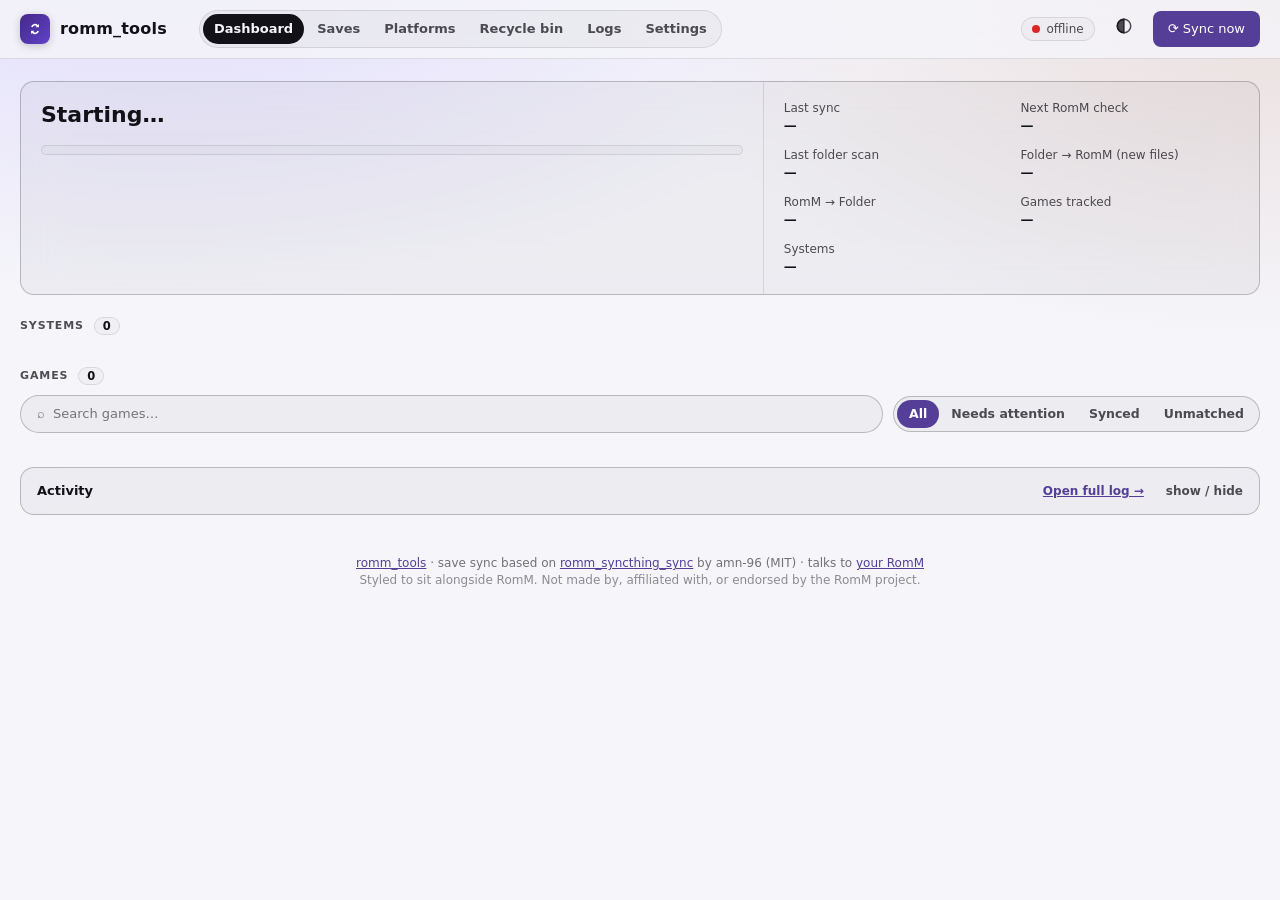
==== commit 3ad5da41: "Shared stylesheet and one platform list (built-in, RomM's GitHub, your RomM) Co-Authored-By: Claude " ====
--- a/src/web_static/index.html
+++ b/src/web_static/index.html
@@ -5,66 +5,18 @@
 <meta name="viewport" content="width=device-width, initial-scale=1">
 <title>romm_tools</title>
 <link rel="icon" href="data:image/svg+xml,%3Csvg xmlns='http://www.w3.org/2000/svg' viewBox='0 0 32 32'%3E%3Crect width='32' height='32' rx='7' fill='%237c5cff'/%3E%3Cpath d='M9 12a7 7 0 0 1 12-3l2-2v6h-6l2-2a4 4 0 0 0-7 2zM23 20a7 7 0 0 1-12 3l-2 2v-6h6l-2 2a4 4 0 0 0 7-2z' fill='white'/%3E%3C/svg%3E">
+<link rel="stylesheet" href="common.css">
 <style>
-:root{
-  /* Colours, type and shapes follow RomM 5.x's own design tokens (frontend/src/v2/styles/tokens.css)
-     so this dashboard feels at home next to RomM. Not affiliated with the RomM project. */
-  --bg:#07070f; --surface:rgba(255,255,255,.07); --surface-2:rgba(255,255,255,.045); --surface-hover:rgba(255,255,255,.12);
-  --panel:#100c1c; --line:rgba(255,255,255,.1); --line-strong:rgba(255,255,255,.15);
-  --text:#ffffff; --muted:rgba(255,255,255,.55); --faint:rgba(255,255,255,.45);
-  --accent:#8b74e8; --accent-hover:#a18fff; --accent-ink:#ffffff; --accent2:#e1a38d;
-  --ok:#4ade80; --warn:#fbbf24; --bad:#f87171; --info:#93c5fd;
-  --ok-bg:rgba(74,222,128,.13); --warn-bg:rgba(251,191,36,.13); --bad-bg:rgba(255,80,80,.14); --info-bg:rgba(147,197,253,.13); --accent-bg:rgba(139,116,232,.18);
-  --glow:rgba(96,67,200,.35); --shadow:0 8px 30px rgba(0,0,0,.6);
-  --radius:14px; --r-md:8px; --r-chip:6px; --r-pill:100px;
-  --font:"Segoe UI",-apple-system,BlinkMacSystemFont,system-ui,"Inter",Roboto,sans-serif;
-  --mono:ui-monospace,SFMono-Regular,"SF Mono",Menlo,Consolas,monospace;
-  --ease:cubic-bezier(0.22,1,0.36,1);
-  color-scheme:dark;
-}
-@media (prefers-color-scheme: light){
-  :root:not([data-theme="dark"]){
-  --bg:#f5f5fa; --surface:rgba(0,0,0,.035); --surface-2:rgba(0,0,0,.025); --surface-hover:rgba(0,0,0,.1);
-  --panel:#f0f0f6; --line:rgba(0,0,0,.1); --line-strong:rgba(0,0,0,.22);
-  --text:#111117; --muted:rgba(17,17,23,.74); --faint:rgba(17,17,23,.58);
-  --accent:#553e98; --accent-hover:#452788; --accent-ink:#ffffff; --accent2:#a85530;
-  --ok:#15a34a; --warn:#ca8a04; --bad:#dc2626; --info:#2563eb;
-  --ok-bg:rgba(21,163,74,.1); --warn-bg:rgba(202,138,4,.12); --bad-bg:rgba(220,38,38,.1); --info-bg:rgba(37,99,235,.1); --accent-bg:rgba(85,62,152,.1);
-  --glow:rgba(161,143,255,.25); --shadow:0 8px 24px rgba(17,17,23,.12);
-  color-scheme:light;
-  }
-}
-:root[data-theme="light"]{
-  --bg:#f5f5fa; --surface:rgba(0,0,0,.035); --surface-2:rgba(0,0,0,.025); --surface-hover:rgba(0,0,0,.1);
-  --panel:#f0f0f6; --line:rgba(0,0,0,.1); --line-strong:rgba(0,0,0,.22);
-  --text:#111117; --muted:rgba(17,17,23,.74); --faint:rgba(17,17,23,.58);
-  --accent:#553e98; --accent-hover:#452788; --accent-ink:#ffffff; --accent2:#a85530;
-  --ok:#15a34a; --warn:#ca8a04; --bad:#dc2626; --info:#2563eb;
-  --ok-bg:rgba(21,163,74,.1); --warn-bg:rgba(202,138,4,.12); --bad-bg:rgba(220,38,38,.1); --info-bg:rgba(37,99,235,.1); --accent-bg:rgba(85,62,152,.1);
-  --glow:rgba(161,143,255,.25); --shadow:0 8px 24px rgba(17,17,23,.12);
-  color-scheme:light;
-}
-*{box-sizing:border-box}
-[hidden]{display:none!important}
 html,body{margin:0;background:var(--bg);color:var(--text);font:13px/1.4 var(--font)}
 body{background:
   radial-gradient(1100px 520px at 12% -8%, var(--glow), transparent 70%),
   radial-gradient(900px 480px at 100% 0%, color-mix(in srgb,var(--accent2) 14%,transparent), transparent 70%),
   var(--bg);background-attachment:fixed;min-height:100vh}
-::selection{background:var(--accent);color:#fff}
-*{scrollbar-width:thin;scrollbar-color:#a452fe59 transparent}
-::-webkit-scrollbar{width:12px;height:12px} ::-webkit-scrollbar-thumb{background:#a452fe59;border-radius:12px} ::-webkit-scrollbar-track{background:transparent}
 :focus-visible{outline:2px solid var(--accent);outline-offset:3px;border-radius:6px}
 button{font:inherit;color:inherit}
 a{color:var(--accent)}
 .wrap{max-width:1360px;margin:0 auto;padding:0 20px 60px}
-header.top{position:sticky;top:0;z-index:20;background:color-mix(in srgb,var(--bg) 78%,transparent);backdrop-filter:blur(20px);-webkit-backdrop-filter:blur(20px);border-bottom:1px solid var(--line)}
-header.top .wrap{display:flex;align-items:center;gap:14px;height:58px;padding-bottom:0}
-.brand{display:flex;align-items:center;gap:10px;font-weight:700;letter-spacing:.2px;font-size:16px}
-.brand .logo{width:30px;height:30px;border-radius:var(--r-md);background:linear-gradient(135deg,var(--accent-hover),#6043c8);display:grid;place-items:center;box-shadow:0 2px 8px rgba(0,0,0,.2)}
 .brand small{font-weight:500;color:var(--muted);font-size:12px}
-.ver{font-size:11.5px;font-weight:600;color:var(--muted);text-decoration:none;border:1px solid var(--line);border-radius:99px;padding:1px 8px;margin-left:6px;vertical-align:2px;font-variant-numeric:tabular-nums}
-.ver:hover{color:var(--text);border-color:var(--faint)}
 .upd{font-size:11.5px;font-weight:650;text-decoration:none;border-radius:99px;padding:2px 9px;background:var(--accent-bg);color:var(--accent);white-space:nowrap}
 .spacer{flex:1}
 .pill{display:inline-flex;align-items:center;gap:6px;padding:3px 10px;border-radius:99px;font-size:12px;background:var(--surface-2);color:var(--muted);border:1px solid var(--line);white-space:nowrap}
@@ -286,12 +238,6 @@
 .kvlist dt{color:var(--muted)} .kvlist dd{margin:0;font-family:var(--mono);font-size:12.5px;word-break:break-all}
 @media (max-width:860px){ .set-grid{grid-template-columns:1fr} }
 /* nav + platforms view */
-.nav{display:flex;gap:2px;margin-left:18px;background:var(--surface);border:1px solid var(--line);border-radius:var(--r-pill);padding:3px;height:38px;align-items:center}
-.nav a{height:30px;padding:0 14px;border-radius:var(--r-pill);color:var(--muted);text-decoration:none;font-weight:600;font-size:13px;display:flex;gap:6px;align-items:center;white-space:nowrap;flex-shrink:0;transition:background .15s var(--ease),color .15s var(--ease)}
-.nav a:hover{color:var(--text)}
-.nav a.on{background:var(--text);color:var(--bg)}
-.nav a .n{font-size:11px;background:var(--bad-bg);color:var(--bad);border-radius:99px;padding:0 6px}
-.nav .sep{width:1px;height:18px;background:var(--line-strong);margin:0 4px;flex:none}
 @media (max-width:1480px){ .nav a{padding:0 11px} #mode-pill{display:none} }
 .pf-head{padding:18px 20px;display:flex;gap:16px;align-items:flex-start;flex-wrap:wrap}
 .pf-head h3{margin:0 0 4px;font-size:18px}
@@ -345,7 +291,6 @@
    Form controls that look like RomM's own (RCheckbox, RTextField, RSelect in its frontend/src/lib):
    same sizes, colours and effects, written anew - no RomM code. Keep this block identical in src/web_static/index.html and
    src/mapper/static/index.html - tests/test_romm_tools.py checks it. */
-:root { --accent-solid: light-dark(#553e98, #7459e3); --spring: cubic-bezier(.34, 1.56, .64, 1); }
 input[type=checkbox]:not(.sw input) {
   appearance: none; -webkit-appearance: none; flex-shrink: 0; width: 18px; height: 18px; margin: 0;
   display: inline-grid; place-content: center; vertical-align: middle; cursor: pointer;
--- a/src/web_static/common.css
+++ b/src/web_static/common.css
@@ -0,0 +1,71 @@
+/* romm_tools shared styles: RomM 5.x's colours, type and shapes (frontend/src/v2/styles/tokens.css) and the
+   top bar both pages use. Served at /common.css (the ROM folders page links ../common.css).
+   Not affiliated with the RomM project. */
+:root{
+  --bg:#07070f; --surface:rgba(255,255,255,.07); --surface-2:rgba(255,255,255,.045); --surface-hover:rgba(255,255,255,.12);
+  --panel:#100c1c; --line:rgba(255,255,255,.1); --line-strong:rgba(255,255,255,.15);
+  --text:#ffffff; --muted:rgba(255,255,255,.55); --faint:rgba(255,255,255,.45);
+  --accent:#8b74e8; --accent-hover:#a18fff; --accent-ink:#ffffff; --accent2:#e1a38d;
+  --ok:#4ade80; --warn:#fbbf24; --bad:#f87171; --info:#93c5fd;
+  --ok-bg:rgba(74,222,128,.13); --warn-bg:rgba(251,191,36,.13); --bad-bg:rgba(255,80,80,.14); --info-bg:rgba(147,197,253,.13); --accent-bg:rgba(139,116,232,.18);
+  --glow:rgba(96,67,200,.35); --shadow:0 8px 30px rgba(0,0,0,.6);
+  --radius:14px; --r-md:8px; --r-chip:6px; --r-pill:100px;
+  --font:"Segoe UI",-apple-system,BlinkMacSystemFont,system-ui,"Inter",Roboto,sans-serif;
+  --mono:ui-monospace,SFMono-Regular,"SF Mono",Menlo,Consolas,monospace;
+  --ease:cubic-bezier(0.22,1,0.36,1);
+  color-scheme:dark;
+}
+@media (prefers-color-scheme: light){
+  :root:not([data-theme="dark"]){
+  --bg:#f5f5fa; --surface:rgba(0,0,0,.035); --surface-2:rgba(0,0,0,.025); --surface-hover:rgba(0,0,0,.1);
+  --panel:#f0f0f6; --line:rgba(0,0,0,.1); --line-strong:rgba(0,0,0,.22);
+  --text:#111117; --muted:rgba(17,17,23,.74); --faint:rgba(17,17,23,.58);
+  --accent:#553e98; --accent-hover:#452788; --accent-ink:#ffffff; --accent2:#a85530;
+  --ok:#15a34a; --warn:#ca8a04; --bad:#dc2626; --info:#2563eb;
+  --ok-bg:rgba(21,163,74,.1); --warn-bg:rgba(202,138,4,.12); --bad-bg:rgba(220,38,38,.1); --info-bg:rgba(37,99,235,.1); --accent-bg:rgba(85,62,152,.1);
+  --glow:rgba(161,143,255,.25); --shadow:0 8px 24px rgba(17,17,23,.12);
+  color-scheme:light;
+  }
+}
+:root[data-theme="light"]{
+  --bg:#f5f5fa; --surface:rgba(0,0,0,.035); --surface-2:rgba(0,0,0,.025); --surface-hover:rgba(0,0,0,.1);
+  --panel:#f0f0f6; --line:rgba(0,0,0,.1); --line-strong:rgba(0,0,0,.22);
+  --text:#111117; --muted:rgba(17,17,23,.74); --faint:rgba(17,17,23,.58);
+  --accent:#553e98; --accent-hover:#452788; --accent-ink:#ffffff; --accent2:#a85530;
+  --ok:#15a34a; --warn:#ca8a04; --bad:#dc2626; --info:#2563eb;
+  --ok-bg:rgba(21,163,74,.1); --warn-bg:rgba(202,138,4,.12); --bad-bg:rgba(220,38,38,.1); --info-bg:rgba(37,99,235,.1); --accent-bg:rgba(85,62,152,.1);
+  --glow:rgba(161,143,255,.25); --shadow:0 8px 24px rgba(17,17,23,.12);
+  color-scheme:light;
+}
+:root { --accent-solid: light-dark(#553e98, #7459e3); --spring: cubic-bezier(.34, 1.56, .64, 1); }
+
+*{box-sizing:border-box}
+[hidden]{display:none!important}
+::selection{background:var(--accent);color:#fff}
+*{scrollbar-width:thin;scrollbar-color:#a452fe59 transparent}
+::-webkit-scrollbar{width:12px;height:12px} ::-webkit-scrollbar-thumb{background:#a452fe59;border-radius:12px} ::-webkit-scrollbar-track{background:transparent}
+body{margin:0;color:var(--text);min-height:100vh;
+  background:radial-gradient(1100px 520px at 12% -8%, var(--glow), transparent 70%),
+    radial-gradient(900px 480px at 100% 0%, color-mix(in srgb,var(--accent2) 14%,transparent), transparent 70%),
+    var(--bg);background-attachment:fixed}
+a{color:var(--accent)}
+
+/* top bar and menu (the same on both pages) */
+header.top{position:sticky;top:0;z-index:20;background:color-mix(in srgb,var(--bg) 78%,transparent);backdrop-filter:blur(20px);-webkit-backdrop-filter:blur(20px);border-bottom:1px solid var(--line)}
+header.top .wrap{max-width:1360px;margin:0 auto;padding:0 20px;display:flex;align-items:center;gap:14px;height:58px}
+.brand{display:flex;align-items:center;gap:10px;font-weight:700;letter-spacing:.2px;font-size:16px}
+.brand .logo{width:30px;height:30px;border-radius:var(--r-md);background:linear-gradient(135deg,var(--accent-hover),#6043c8);display:grid;place-items:center;box-shadow:0 2px 8px rgba(0,0,0,.2)}
+.ver{font-size:11.5px;font-weight:600;color:var(--muted);text-decoration:none;border:1px solid var(--line);border-radius:99px;padding:1px 8px;margin-left:6px;vertical-align:2px;font-variant-numeric:tabular-nums}
+.ver:empty{display:none}
+.ver:hover{color:var(--text);border-color:var(--faint)}
+.nav{display:flex;gap:2px;margin-left:18px;background:var(--surface);border:1px solid var(--line);border-radius:var(--r-pill);padding:3px;height:38px;align-items:center}
+.nav a{height:30px;padding:0 12px;border-radius:var(--r-pill);color:var(--muted);text-decoration:none;font-weight:600;font-size:13px;display:flex;gap:6px;align-items:center;white-space:nowrap;flex-shrink:0;transition:background .15s var(--ease),color .15s var(--ease)}
+.nav a:hover{color:var(--text)}
+.nav a.on{background:var(--text);color:var(--bg)}
+.nav a .n{font-size:11px;background:var(--bad-bg);color:var(--bad);border-radius:99px;padding:0 6px}
+.nav .sep{width:1px;height:18px;background:var(--line-strong);margin:0 4px;flex:none}
+@media (max-width:860px){
+  header.top .wrap{flex-wrap:wrap;height:auto;padding-top:10px;padding-bottom:10px;row-gap:10px}
+  .nav{order:10;margin-left:0;width:100%;overflow-x:auto;scrollbar-width:none}
+  .nav a{flex:1 0 auto;justify-content:center;padding:0 10px}
+}
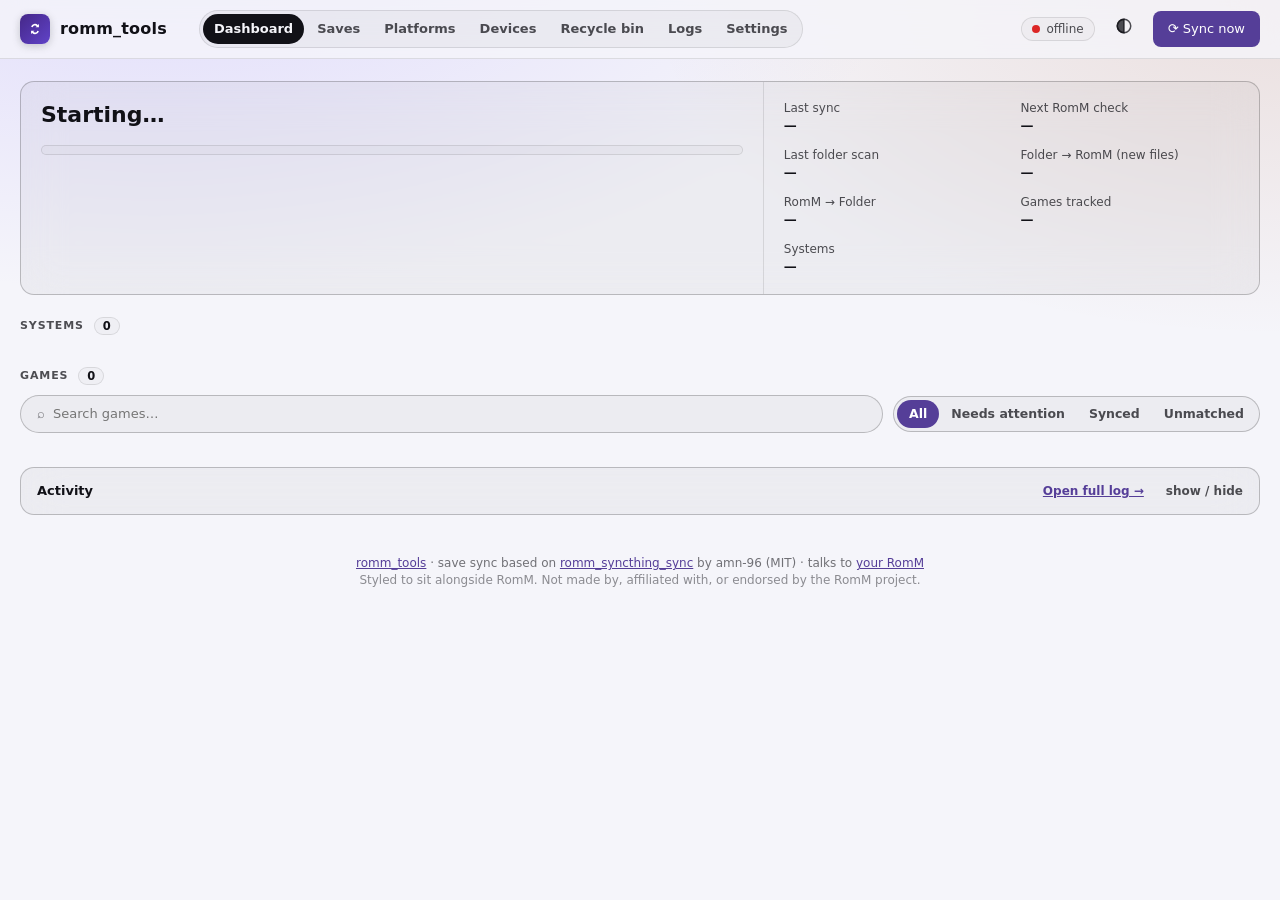
==== commit ed599959: "Gamelist options for RomM, Devices page Co-Authored-By: Claude Opus 5.5 <noreply@anthropic.com> Clau" ====
--- a/src/web_static/index.html
+++ b/src/web_static/index.html
@@ -195,6 +195,10 @@
 .dev .m{color:var(--muted);font-size:12px;margin-top:4px}
 .dev .dot{width:8px;height:8px;border-radius:50%;background:var(--faint);display:inline-block}
 .dev .dot.on{background:var(--ok)}
+.pf-mode{min-width:150px;padding:5px 8px}
+.emu-row{display:flex;gap:12px;align-items:flex-start;padding:10px 0;border-bottom:1px solid var(--line);flex-wrap:wrap}
+.emu-add{display:flex;gap:8px;flex-wrap:wrap;align-items:center;margin-top:10px}
+.pf-emu{width:140px;padding:5px 8px}
 .sv-tools{display:flex;gap:10px;flex-wrap:wrap;align-items:center;padding:0 20px 14px}
 .sv-tools .inp{width:auto}
 .sv-sel{position:sticky;top:0;z-index:5;display:flex;gap:8px;flex-wrap:wrap;align-items:center;padding:10px 20px;background:var(--panel);border-top:1px solid var(--line);border-bottom:1px solid var(--line)}
@@ -348,7 +352,7 @@
     <div>romm_tools<a class="ver" id="ver" target="_blank" rel="noopener" title="Release notes"></a> <small id="romm-url"></small></div>
     <a class="upd" id="upd" target="_blank" rel="noopener" hidden></a>
   </div>
-  <nav class="nav"><a href="#" data-view="dash" class="on">Dashboard</a><a href="#saves" data-view="sav">Saves</a><a href="#platforms" data-view="plat">Platforms <span class="n" id="nav-unmapped" hidden></span></a><a href="#recycle" data-view="bin">Recycle bin <span class="n" id="nav-bin" style="background:var(--surface-hover);color:var(--text)" hidden></span></a><span class="sep" data-feature="rom_folders" hidden></span><a href="roms/#links" data-feature="rom_folders" hidden title="Folders of links for each emulation frontend">Frontend links</a><a href="roms/#romm" data-feature="rom_folders" hidden title="Which of your ROM folders is which RomM platform">RomM library</a><a href="roms/#names" data-feature="rom_folders" hidden title="Give RomM the game names from your frontends' gamelist.xml">Game names</a><span class="sep" data-feature="rom_folders" hidden></span><a href="#logs" data-view="log">Logs</a><a href="#settings" data-view="set">Settings</a></nav>
+  <nav class="nav"><a href="#" data-view="dash" class="on">Dashboard</a><a href="#saves" data-view="sav">Saves</a><a href="#platforms" data-view="plat">Platforms <span class="n" id="nav-unmapped" hidden></span></a><a href="#devices" data-view="dev">Devices</a><a href="#recycle" data-view="bin">Recycle bin <span class="n" id="nav-bin" style="background:var(--surface-hover);color:var(--text)" hidden></span></a><span class="sep" data-feature="rom_folders" hidden></span><a href="roms/#links" data-feature="rom_folders" hidden title="Folders of links for each emulation frontend">Frontend links</a><a href="roms/#romm" data-feature="rom_folders" hidden title="Which of your ROM folders is which RomM platform">RomM library</a><a href="roms/#names" data-feature="rom_folders" hidden title="Give RomM the game names from your frontends' gamelist.xml">Game names</a><span class="sep" data-feature="rom_folders" hidden></span><a href="#logs" data-view="log">Logs</a><a href="#settings" data-view="set">Settings</a></nav>
   <div class="spacer"></div>
   <span class="pill" id="conn"><span class="dot"></span><span>connecting…</span></span>
   <span class="pill" id="mode-pill" title="Sync mode"></span>
@@ -436,8 +440,9 @@
       </div>
       <div id="pf-notices" style="padding:0 20px"></div>
       <div style="overflow-x:auto"><table class="pf-table">
-        <thead><tr><th title="Switch syncing on or off for this system">Sync</th><th>Folder</th><th class="pf-c-games">Games</th><th>Matches RomM platform</th><th>How</th><th>Change</th></tr></thead>
-        <tbody id="pf-rows"><tr><td colspan="6" class="empty">Loading…</td></tr></tbody>
+        <thead><tr><th title="Who syncs this system's saves with RomM">Synced by</th><th>Folder</th><th class="pf-c-games">Games</th><th>Matches RomM platform</th><th>How</th><th>Change</th><th title="The emulator that writes these saves (optional)">Emulator</th></tr></thead>
+        <datalist id="pf-emus"><option value="mgba"><option value="vba-m"><option value="gambatte"><option value="gearboy"><option value="sameboy"><option value="snes9x"><option value="bsnes"><option value="mesen"><option value="fceumm"><option value="nestopia"><option value="genesis_plus_gx"><option value="picodrive"><option value="mupen64plus_next"><option value="parallel_n64"><option value="pcsx_rearmed"><option value="swanstation"><option value="beetle_psx_hw"><option value="duckstation"><option value="pcsx2"><option value="ppsspp"><option value="dolphin"><option value="melonds"><option value="desmume"><option value="azahar"><option value="flycast"><option value="mednafen_saturn"><option value="yabasanshiro"><option value="mame"><option value="fbneo"><option value="stella"><option value="handy"><option value="prosystem"></datalist>
+        <tbody id="pf-rows"><tr><td colspan="7" class="empty">Loading…</td></tr></tbody>
       </table></div>
       <div class="legend-row">
         <span><span class="how how-mapping">Mapped</span> saved on this page (pre-filled with common MinUI / NextUI / Knulli folder names)</span>
@@ -482,6 +487,24 @@
       <div id="sv-job" hidden style="padding:12px 20px;border-bottom:1px solid var(--line)"><div class="progress-meta"><span id="sv-job-text"></span><span id="sv-job-n"></span></div><div class="bar" style="margin:8px 0 0"><i id="sv-job-bar"></i></div></div>
       <div style="overflow:auto"><table class="hist sv-table"><thead><tr><th style="width:28px"><input type="checkbox" id="sv-all" title="Select everything shown"></th><th>File</th><th class="h-sm">In your folder</th><th class="h-sm">On RomM</th><th>Status</th></tr></thead><tbody id="sv-rows"><tr><td colspan="5" class="empty">Loading…</td></tr></tbody></table></div>
       <div id="sv-more" style="padding:12px 20px;text-align:center" hidden><button class="btn small" id="sv-more-btn">Show more games</button></div>
+    </div>
+  </section>
+</main>
+
+<main class="wrap" id="view-dev" hidden>
+  <section>
+    <div class="card">
+      <div class="pf-head">
+        <div style="flex:1;min-width:260px">
+          <h3>Devices</h3>
+          <p>Which device last synced each save, and whether it has the newest version. RomM's list comes from RomM 5.4+ with romm_tools registered as a device (Settings → RomM connection); the Syncthing list from the Syncthing integration.</p>
+        </div>
+        <button class="btn" id="dev-reload">Reload</button>
+      </div>
+      <div id="dev-st" style="padding:0 20px"></div>
+      <div class="sv-tools"><div class="search" style="min-width:200px"><span style="color:var(--faint)">⌕</span><input id="dev-q" placeholder="Search games…" autocomplete="off"></div>
+        <label class="chk" style="padding:0"><input type="checkbox" id="dev-behind"><span>Only saves a device is behind on</span></label></div>
+      <div style="overflow:auto"><table class="hist dev-table"><thead id="dev-head"></thead><tbody id="dev-rows"><tr><td class="empty">Loading…</td></tr></tbody></table></div>
     </div>
   </section>
 </main>
@@ -531,6 +554,8 @@
       </div>
       <div>
         <div class="card set-card" id="set-notify"></div>
+        <div class="card set-card" id="set-romm" style="margin-top:16px"></div>
+        <div class="card set-card" id="set-emu" style="margin-top:16px"></div>
         <div class="card set-card" id="set-syncthing" style="margin-top:16px"></div>
         <div class="card set-card" id="set-access" style="margin-top:16px"></div>
         <div class="card set-card" id="set-conn" style="margin-top:16px"></div>
@@ -694,7 +719,7 @@
       <div class="choices">
         <button class="choice" data-c="local"><span class="ic">⬆</span><span><div class="t">Keep the sync-folder version</div><div class="d">Overwrites the RomM copy. RomM's version is saved to the backups folder first.</div></span></button>
         <button class="choice" data-c="romm"><span class="ic">⬇</span><span><div class="t">Keep the RomM version</div><div class="d">Overwrites the file in your sync folder. Your local version is saved to the backups folder first.</div></span></button>
-        <button class="choice" data-c="both"><span class="ic">⧉</span><span><div class="t">Keep both</div><div class="d">Your local version is uploaded to RomM as a separate "(conflict …)" copy, then the RomM version is used everywhere.</div></span></button>
+        ${a.emu ? "" : `<button class="choice" data-c="both"><span class="ic">⧉</span><span><div class="t">Keep both</div><div class="d">Your local version is uploaded to RomM as a separate "(conflict …)" copy, then the RomM version is used everywhere.</div></span></button>`}
       </div>
     </div>
     <div class="mf"><button class="btn danger" data-c="reject">Ignore this change</button><span class="spacer"></span><button class="btn" data-c="close">Decide later</button></div>`, true);
@@ -769,6 +794,8 @@
   if (d.last_error) notes.push(`<div class="notice bad">${esc(d.last_error)}</div>`);
   if (d.config.pull_mode !== "off" && !d.config.pull_writable) notes.push(`<div class="notice">RomM → folder sync is enabled but your sync folders are mounted read-only. Remove <code>:ro</code> from the container's sync folder mappings to allow downloads.</div>`);
   if (d.config.dry_run) notes.push(`<div class="notice">DRY_RUN is on: nothing is uploaded or downloaded.</div>`);
+  const ov = Object.entries(d.cloud_overlap || {});
+  if (ov.length) notes.push(`<div class="notice">RetroArch Cloud Sync also syncs saves for ${ov.map(([f,o])=>`<b>${esc(f)}</b> (${plural(o.count,"game")})`).join(", ")} straight with RomM. Two sync paths for the same saves can make them bounce back and forth: on the <a href="#platforms">Platforms page</a>, set those systems to <i>RetroArch Cloud Sync</i>, or turn Cloud Sync off on that device.</div>`);
   $("#notices").innerHTML = notes.join("");
 
   $("#last-sync").textContent = ago(d.last_sync_finished);
@@ -934,7 +961,7 @@
 }
 async function loadPlatforms(force){
   try { pf.data = await api("api/platforms"); renderPlatforms(); }
-  catch(e){ $("#pf-rows").innerHTML = `<tr><td colspan="6" class="empty">Couldn't load platforms: ${esc(e.message)}</td></tr>`; }
+  catch(e){ $("#pf-rows").innerHTML = `<tr><td colspan="7" class="empty">Couldn't load platforms: ${esc(e.message)}</td></tr>`; }
 }
 function renderPlatforms(){
   const d = pf.data; if(!d) return;
@@ -977,24 +1004,29 @@
     const target = f.slug ? `<div class="nm">${esc(f.name || f.slug)}</div><div class="sl">${esc(f.slug)}${f.in_library?` · ${plural(f.rom_count,"ROM")} in your RomM`:` · <span style="color:var(--warn)">not in your RomM library</span>`}</div>`
                           : `<span style="color:var(--muted)">—</span>`;
     return `<tr class="${dirty?"dirty":""}${f.enabled?"":" off"}" data-folder="${esc(f.folder)}">
-      <td><label class="sw" title="${f.enabled?"Syncing — click to switch off":"Not syncing — click to switch on"}"><input type="checkbox" data-en ${f.enabled?"checked":""}><i></i></label></td>
-      <td><div class="pf-folder">${esc(f.folder)}</div>${f.enabled?"":`<div style="color:var(--warn);font-size:12px">sync off</div>`}</td>
+      <td><select class="inp pf-mode" data-mode aria-label="Who syncs ${esc(f.folder)}">${[["sync","romm_tools"],["cloud","RetroArch Cloud Sync"],["off","Not synced"]].map(([v,l])=>`<option value="${v}" ${f.mode===v?"selected":""}>${l}</option>`).join("")}</select></td>
+      <td><div class="pf-folder">${esc(f.folder)}</div>${f.mode==="off"?`<div style="color:var(--warn);font-size:12px">sync off</div>`:f.mode==="cloud"?`<div style="color:var(--muted);font-size:12px">RetroArch syncs it with RomM</div>`:""}${(state.data && state.data.cloud_overlap && state.data.cloud_overlap[f.folder] && f.mode==="sync")?`<div style="color:var(--warn);font-size:12px" title="${esc(state.data.cloud_overlap[f.folder].games.join(", "))}">⚠ RetroArch Cloud Sync also syncs ${plural(state.data.cloud_overlap[f.folder].count,"game")} here</div>`:""}</td>
       <td class="pf-c-games">${f.games}${f.unmatched?` <span style="color:var(--warn)">(${f.unmatched} unmatched)</span>`:""}</td>
       <td class="pf-target">${target}</td>
       <td><span class="how how-${f.how}">${HOW[f.how]}</span></td>
       <td class="pf-c-pick"><div class="pf-pick">
         <input list="pf-options" placeholder="${f.how==="none"?"Pick a RomM platform…":"Override automatic match…"}" value="${esc(val)}" aria-label="RomM platform for ${esc(f.folder)}">
         ${(f.how==="mapping" || (dirty && edit)) ? `<button class="iconbtn" data-clear title="Remove mapping (use automatic matching)" aria-label="Remove mapping">✕</button>` : ""}
-      </div></td></tr>`;
-  }).join("") || `<tr><td colspan="6" class="empty">No system folders found in your sync folders yet.</td></tr>`;
+      </div></td>
+      <td><input class="inp pf-emu" data-emu list="pf-emus" value="${esc(f.emulator||"")}" placeholder="any" aria-label="Emulator for ${esc(f.folder)}" title="Sent to RomM with uploads. A RomM copy written by a different emulator waits for your approval."></td></tr>`;
+  }).join("") || `<tr><td colspan="7" class="empty">No system folders found in your sync folders yet.</td></tr>`;
 
   $("#pf-rows").querySelectorAll("tr[data-folder]").forEach(tr => {
     const folder = tr.dataset.folder, f = d.folders.find(x=>x.folder===folder), input = tr.querySelector("input[list]");
-    tr.querySelector("[data-en]").onchange = async ev => {
-      const on = ev.target.checked;
-      try { pf.data = await api("api/platforms/enabled", {method:"PUT", body:JSON.stringify({folder, enabled:on})}); renderPlatforms();
-            toast(on ? `Syncing ${folder} again` : `${folder} won't be synced`); }
-      catch(e){ ev.target.checked = !on; toast("⚠ "+e.message); }
+    tr.querySelector("[data-mode]").onchange = async ev => {
+      const mode = ev.target.value;
+      try { pf.data = await api("api/platforms/mode", {method:"PUT", body:JSON.stringify({folder, mode})}); renderPlatforms();
+            toast({sync:`romm_tools syncs ${folder}`, off:`${folder} won't be synced`, cloud:`${folder} is left to RetroArch Cloud Sync`}[mode]); }
+      catch(e){ toast("⚠ "+e.message); renderPlatforms(); }
+    };
+    tr.querySelector("[data-emu]").onchange = async ev => {
+      try { pf.data = await api("api/platforms/emulator", {method:"PUT", body:JSON.stringify({folder, emulator:ev.target.value})}); renderPlatforms(); toast(ev.target.value ? `${folder}: ${ev.target.value}` : `${folder}: any emulator`); }
+      catch(e){ toast("⚠ "+e.message); }
     };
     input.onchange = () => {
       const v = input.value.trim();
@@ -1061,6 +1093,10 @@
   $("#set-timing").innerHTML = `<h3>Timing</h3><p>Current sync mode: <b>${esc(d.connection.sync_mode)}</b>.</p>${by("timing")}`;
   $("#set-backups").innerHTML = `<h3>Files &amp; backups</h3><p>How files are written to your sync folders. Before any file is overwritten, the replaced version is copied to the backups folder.</p>${by("backups")}`;
   $("#set-access").innerHTML = `<h3>Dashboard access</h3><p>Optional login for this dashboard.</p>${by("access")}`;
+  $("#set-romm").innerHTML = `<h3>RomM connection</h3><div id="romm-conn" class="hlp">Loading…</div>${by("romm")}`;
+  loadRommConn();
+  $("#set-emu").innerHTML = `<h3>Standalone emulators</h3><p>Saves of emulators that don't keep one file per game: DuckStation and PCSX2 memory cards, Dolphin GameCube saves, PPSSPP save folders. Map the emulator's folder into the container, then add it here. Per-game saves sync as RomM saves; cards shared by many games sync as RomM memory cards (RomM 5.4+).</p><div id="emu-box" class="hlp">Loading…</div>`;
+  loadEmu();
   const stF = d.fields.filter(f=>f.group==="syncthing" && f.key!=="SYNCTHING_FOLDERS").map(fieldHTML).join("");
   $("#set-syncthing").innerHTML = `<h3>Syncthing <span style="color:var(--muted);font-weight:400;font-size:13px">optional</span></h3><p>Lets the app wait until Syncthing has finished receiving a save before syncing it, and shows your devices on the dashboard. Read-only: nothing in Syncthing is changed.</p>${stF}
     <div class="field"><div class="lbl">Syncthing folders with your saves</div><div id="st-folders" class="hlp">${d.fields.find(f=>f.key==="SYNCTHING_URL").value ? "Loading…" : "Save the address and API key first."}</div></div>`;
@@ -1077,6 +1113,89 @@
   });
   document.querySelectorAll("#view-set [data-reset]").forEach(b => b.onclick = () => { sv.reset.add(b.dataset.reset); delete sv.edits[b.dataset.reset]; renderSettings(); });
   renderSetSavebar();
+}
+async function loadEmu(){
+  const box = $("#emu-box"); if (!box) return;
+  try {
+    const d = await api("api/emulators");
+    const rows = d.folders.map(f => `<div class="emu-row">
+      <div style="flex:1;min-width:220px"><b>${esc(f.label)}</b> <span class="chip">${esc(f.platform)}</span><div style="font-family:var(--mono);font-size:12px;color:var(--muted);word-break:break-all">${esc(f.path)}</div>
+        <div class="hlp">${f.error ? `<span style="color:var(--bad)">${esc(f.error)}</span>` : f.last_sync ? `${plural(f.units||0,"save")} found${f.cards?` (${plural(f.cards,"memory card")})`:""} · ${f.matched||0} matched to RomM games · synced ${ago(f.last_sync)}` : "Not synced yet"}</div>
+        ${(f.unmatched||[]).length ? `<div class="hlp" style="color:var(--warn);margin-top:4px">Not matched to a RomM game: ${f.unmatched.slice(0,8).map(u=>`<button class="linkbtn" data-elink="${esc(f.id)}" data-match="${esc(u.match)}" data-title="${esc(u.title)}">${esc(u.title||u.name)}</button>`).join(", ")}${f.unmatched.length>8?` and ${f.unmatched.length-8} more`:""}</div>` : ""}</div>
+      <button class="btn small danger" data-erm="${esc(f.id)}">Remove</button></div>`).join("");
+    box.className = "";
+    box.innerHTML = (rows || `<div class="hlp" style="margin-bottom:8px">No emulator folders yet.</div>`) + `
+      <div class="emu-add"><select class="inp" id="emu-kind">${Object.entries(d.kinds).map(([k,v])=>`<option value="${k}">${esc(v.label)}</option>`).join("")}</select>
+        <input class="inp" id="emu-path" placeholder="/syncdata/emulators/duckstation/memcards" style="flex:1;min-width:220px">
+        <input class="inp" id="emu-plat" placeholder="platform" style="width:90px" title="RomM platform slug">
+        <button class="btn small primary" id="emu-addbtn">Add folder</button>${d.folders.length?` <button class="btn small" id="emu-sync">Sync now</button>`:""}</div>
+      <div class="hlp" id="emu-hint"></div>`;
+    const kind = $("#emu-kind"), hint = () => { const k = d.kinds[kind.value]; $("#emu-hint").textContent = `Point it at ${k.hint}.`; $("#emu-plat").placeholder = k.platform; };
+    kind.onchange = hint; hint();
+    $("#emu-addbtn").onclick = async () => {
+      try { const r = await api("api/emulators", {method:"POST", body:JSON.stringify({kind:kind.value, path:$("#emu-path").value, platform:$("#emu-plat").value || null})}); toast(r.note); loadEmu(); }
+      catch(e){ toast("⚠ "+e.message); }
+    };
+    if ($("#emu-sync")) $("#emu-sync").onclick = async () => { await api("api/emulators/sync", {method:"POST"}); toast("Syncing the emulator folders…"); setTimeout(loadEmu, 4000); };
+    box.querySelectorAll("[data-erm]").forEach(b => b.onclick = async () => {
+      if (!(await confirmBox({title:"Remove this emulator folder?", body:"<p style='margin:0'>Its files aren't touched; they just stop syncing.</p>", ok:"Remove", danger:true}))) return;
+      await api("api/emulators/"+encodeURIComponent(b.dataset.erm), {method:"DELETE"}); loadEmu();
+    });
+    box.querySelectorAll("[data-elink]").forEach(b => b.onclick = () => {
+      const f = d.folders.find(x=>x.id===b.dataset.elink);
+      svLink({key:"emu", game:b.dataset.title || b.dataset.match, platform:f.platform, first:{local_game:true, matched:false}},
+             async romId => { await api("api/emulators/link", {method:"PUT", body:JSON.stringify({folder:f.id, match:b.dataset.match, rom_id:romId})}); toast("Linked; syncing in a moment"); setTimeout(loadEmu, 3000); });
+    });
+  } catch(e) { box.className = "hlp"; box.textContent = e.message; }
+}
+let devData = null;
+async function loadDevices(fresh){
+  $("#dev-rows").innerHTML = `<tr><td class="empty">Loading…</td></tr>`;
+  try { devData = await api("api/devices" + (fresh ? "?fresh=true" : "")); renderDevices(); }
+  catch(e){ $("#dev-rows").innerHTML = `<tr><td><div class="notice bad" style="margin:0">${esc(e.message)}</div></td></tr>`; }
+}
+function renderDevices(){
+  const d = devData; if (!d) return;
+  const st = d.syncthing || {};
+  $("#dev-st").innerHTML = (st.configured && !st.error ? `<div class="devs" style="padding:0 0 14px">${(st.devices||[]).map(v => `<div class="dev"><div class="n"><span class="dot ${v.connected?"on":""}"></span>${esc(v.name)} <span class="chip">Syncthing</span></div><div class="m">${v.connected?"Connected":"Not connected"}${v.completion!=null?` · ${v.completion>=100?"up to date":v.completion+"% synced"}`:""}</div></div>`).join("")}</div>` : "")
+    + (d.registered ? "" : `<div class="notice" style="margin:0 0 14px">romm_tools isn't registered as a RomM device, so RomM can't say which device holds which save. It registers itself at startup on RomM 5.4+ when its login may manage devices (devices.write) — or <a href="#settings">pair it with RomM</a>.</div>`);
+  const devs = d.romm_devices || [];
+  $("#dev-head").innerHTML = `<tr><th>Save</th><th class="h-sm">Newest on RomM</th>${devs.map(v=>`<th title="${esc(v.client||"")}${v.last_seen?" · last seen "+esc(ago(v.last_seen)):""}">${esc(v.name)}${v.this_app?" <span class=\"chip accent\">this app</span>":""}</th>`).join("")}</tr>`;
+  const q = $("#dev-q").value.trim().toLowerCase(), behind = $("#dev-behind").checked;
+  const rows = (d.rows||[]).filter(r => (!q || r.game.toLowerCase().includes(q) || r.file.toLowerCase().includes(q))
+    && (!behind || devs.some(v => r.syncs[v.id] && !r.syncs[v.id].current)));
+  $("#dev-rows").innerHTML = rows.slice(0, 500).map(r => `<tr><td><b>${esc(r.game)}</b><div style="color:var(--muted);font-family:var(--mono);font-size:12px">${esc(r.file)} · ${esc(r.system)}</div></td>
+    <td class="h-sm" style="white-space:nowrap">${ago(r.updated_at)}${r.origin?`<div style="color:var(--muted);font-size:12px">from ${esc(r.origin)}</div>`:""}</td>
+    ${devs.map(v => { const s = r.syncs[v.id]; return `<td style="white-space:nowrap">${!s ? `<span class="none" style="color:var(--faint)">—</span>` : s.current ? `<span class="chip ok">up to date</span>` : `<span class="chip warn">behind</span>`}${s && s.at ? `<div style="color:var(--muted);font-size:12px">${ago(s.at)}</div>` : ""}</td>`; }).join("")}</tr>`).join("")
+    || `<tr><td colspan="${2+devs.length}" class="empty">${(d.rows||[]).length ? "Nothing matches." : "No saves to show yet."}</td></tr>`;
+}
+$("#dev-reload").onclick = () => loadDevices(true);
+$("#dev-q").oninput = () => renderDevices();
+$("#dev-behind").onchange = () => renderDevices();
+let pairTimer = null;
+async function loadRommConn(){
+  clearTimeout(pairTimer);
+  const box = $("#romm-conn"); if (!box) return;
+  try {
+    const d = await api("api/romm/device"), p = d.pairing || {};
+    const how = d.auth === "paired" ? "a token RomM issued when you paired this app" : d.auth === "api" ? "the API token from the container settings" : "the username and password from the container settings";
+    let html = `<p style="margin:0 0 8px">RomM ${esc(d.romm_version || "?")} · signed in with ${how}.${d.device_id ? ` Registered as the device <b>${esc(d.device_name)}</b>.` : " Not registered as a device."}</p>`;
+    if (p.status === "waiting") {
+      html += `<div class="notice" style="margin:0 0 8px">In RomM, approve the code <b style="font-size:16px;letter-spacing:2px;font-family:var(--mono)">${esc(p.user_code)}</b> — <a href="${esc(p.link)}" target="_blank" rel="noopener">open RomM's pairing page</a>. Waiting for approval…</div><button class="btn small" id="pair-cancel">Cancel</button>`;
+      pairTimer = setTimeout(loadRommConn, 3000);
+    } else {
+      if (p.status === "failed") html += `<div class="notice bad" style="margin:0 0 8px">${esc(p.error || "Pairing failed.")}</div>`;
+      if (p.status === "paired") html += `<div class="notice ok" style="margin:0 0 8px">Paired. ${S_FEATURES && !S_FEATURES.save_sync ? "Restart the container to start save sync." : "romm_tools now uses RomM's token for this device."}</div>`;
+      html += d.auth === "paired"
+        ? `<button class="btn small danger" id="pair-forget">Forget pairing (use the container login again)</button>`
+        : `<button class="btn small primary" id="pair-start">Pair with RomM instead of a token</button> <span class="hlp">RomM 5.4+: approve a short code in RomM; no API token to copy.</span>`;
+    }
+    box.className = ""; box.innerHTML = html;
+    const on = (id, fn) => { const b = $("#"+id); if (b) b.onclick = fn; };
+    on("pair-start", async () => { try { await api("api/romm/pair/start", {method:"POST"}); loadRommConn(); } catch(e){ toast("⚠ "+e.message); } });
+    on("pair-cancel", async () => { await api("api/romm/pair/cancel", {method:"POST"}); loadRommConn(); });
+    on("pair-forget", async () => { if (await confirmBox({title:"Forget the pairing?", body:"<p style='margin:0'>romm_tools goes back to the login from the container settings.</p>", ok:"Forget", danger:true})) { await api("api/romm/pair/forget", {method:"POST"}); loadRommConn(); } });
+  } catch(e) { box.className = "hlp"; box.textContent = e.message; }
 }
 async function loadSyncthingFolders(){
   const box = $("#st-folders");
@@ -1211,7 +1330,7 @@
 }
 function renderSaves(){
   const rows = svFiltered(), groups = svGroups(rows), shown = groups.slice(0, sv2.limit);
-  const side = (x, isR) => !x ? `<span class="none">—</span>` : `<b>${size(x.size)}</b> · ${ago(isR ? x.updated_at : x.mtime)}${isR && x.versions>1 ? ` <span class="chip warn" title="RomM keeps a copy of every upload">${x.versions} versions</span>` : ""}`;
+  const side = (x, isR) => !x ? `<span class="none">—</span>` : `<b>${size(x.size)}</b> · ${ago(isR ? x.updated_at : x.mtime)}${isR && x.versions>1 ? ` <span class="chip warn" title="RomM keeps a copy of every upload">${x.versions} versions</span>` : ""}${isR && x.emulator ? ` <span class="chip" title="The emulator that wrote RomM's copy">${esc(x.emulator)}</span>` : ""}`;
   $("#sv-rows").innerHTML = shown.map(g => {
     const all = g.rows.every(r=>sv2.sel.has(r.id)), some = g.rows.some(r=>sv2.sel.has(r.id));
     return `<tr class="g"><td><input type="checkbox" data-sg="${esc(g.key)}" ${all?"checked":""} ${!all&&some?"data-ind=1":""}></td><td colspan="4"><span class="gn">${esc(g.game)}</span> <span style="color:var(--muted)">· ${esc(g.system)} · ${plural(g.rows.length,"file")}</span>${svMatchInfo(g)}</td></tr>`
@@ -1238,7 +1357,7 @@
   if (r.match_how === "title") return ` <span class="chip info" title="${esc(r.romm_file||"")}">matched by title to ${esc(r.romm_file||r.romm_name||"")}</span> <button class="linkbtn" data-link="${k}">Change</button>`;
   return "";
 }
-function svLink(g){
+function svLink(g, onPick){
   const r = g.first;
   openModal(`<div class="mh"><div><h3>Link to a RomM game</h3><div style="color:var(--muted)"><b>${esc(g.game)}</b> in <code>${esc(g.platform)}</code></div></div></div>
     <div class="mb"><p style="margin:0 0 10px;color:var(--muted)">For saves whose name doesn't match the ROM file. Its saves and states sync with the game you pick, and files from RomM are written under this name so your emulator finds them.</p>
@@ -1251,8 +1370,11 @@
     try {
       const d = await api(`api/romm/search?folder=${encodeURIComponent(g.platform)}&q=${encodeURIComponent($("#ln-q").value)}&all=${$("#ln-all").checked}`);
       $("#ln-res").innerHTML = d.roms.map(x => `<div class="row" style="padding:8px 0;border-bottom:1px solid var(--line);gap:10px"><div style="flex:1;min-width:0"><b>${esc(x.name)}</b><div style="color:var(--muted);font-family:var(--mono);font-size:12px;word-break:break-all">${esc(x.fs_name)} · ${esc(x.platform)}</div>${x.used_by && x.id!==r.rom_id?`<div style="color:var(--warn);font-size:12px">already syncs with ${esc(x.used_by)}</div>`:""}</div>
-        <button class="btn small ${x.id===r.rom_id?"":"primary"}" data-pick="${x.id}" ${x.id===r.rom_id||x.used_by?"disabled":""}>${x.id===r.rom_id?"Current":"Link"}</button></div>`).join("") || `<div class="empty">No games found. Try fewer words${$("#ln-all").checked?"":", or tick All systems"}.</div>`;
-      document.querySelectorAll("[data-pick]").forEach(b => b.onclick = () => svDoLink(g, +b.dataset.pick));
+        <button class="btn small ${x.id===r.rom_id?"":"primary"}" data-pick="${x.id}" ${x.id===r.rom_id||(x.used_by&&!onPick)?"disabled":""}>${x.id===r.rom_id?"Current":"Link"}</button></div>`).join("") || `<div class="empty">No games found. Try fewer words${$("#ln-all").checked?"":", or tick All systems"}.</div>`;
+      document.querySelectorAll("[data-pick]").forEach(b => b.onclick = async () => {
+        if (onPick) { try { await onPick(+b.dataset.pick); closeModal(); } catch(e){ toast("⚠ "+e.message); } }
+        else svDoLink(g, +b.dataset.pick);
+      });
     } catch(e) { $("#ln-res").innerHTML = `<div class="notice bad" style="margin:0">${esc(e.message)}</div>`; }
   };
   $("#ln-q").oninput = () => { clearTimeout(t); t = setTimeout(search, 200); };
@@ -1394,7 +1516,8 @@
 
 // ---------- routing ----------
 function route(){
-  const view = {"#platforms":"plat", "#settings":"set", "#logs":"log", "#recycle":"bin", "#saves":"sav"}[location.hash] || "dash";
+  const view = {"#platforms":"plat", "#settings":"set", "#logs":"log", "#recycle":"bin", "#saves":"sav", "#devices":"dev"}[location.hash] || "dash";
+  $("#view-dev").hidden = view!=="dev"; if (view==="dev") loadDevices();
   $("#view-sav").hidden = view!=="sav"; if (view==="sav" && !sv2.loaded) loadSaves();
   $("#view-dash").hidden = view!=="dash"; $("#view-plat").hidden = view!=="plat"; $("#view-set").hidden = view!=="set"; $("#view-log").hidden = view!=="log"; $("#view-bin").hidden = view!=="bin";
   document.querySelectorAll(".nav a").forEach(a => a.classList.toggle("on", a.dataset.view === view));
@@ -1449,7 +1572,9 @@
 });
 setInterval(()=>{ if(state.data) renderStatus(state.data); }, 15000); // keep "x min ago" fresh
 // ---------- parts of the app (save sync / ROM folders) ----------
+let S_FEATURES = null;
 api("api/features").then(f => {
+  S_FEATURES = f;
   document.querySelectorAll("[data-feature]").forEach(e => e.hidden = !f[e.dataset.feature]);
 }).catch(()=>{});
 route();
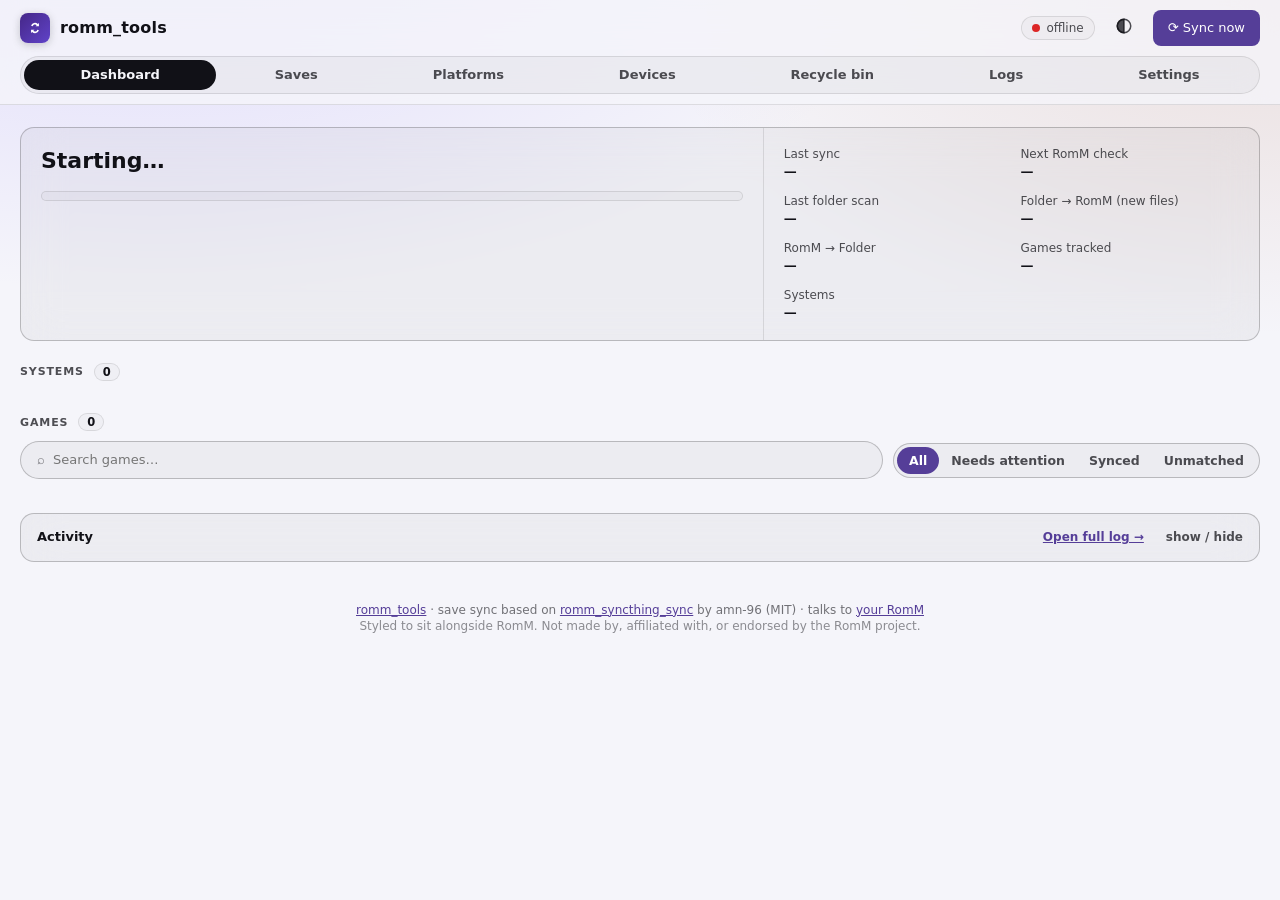
==== commit 801076a4: "romm_tools 2.0.0: docs, changelog, version Co-Authored-By: Claude Opus 5.5 <noreply@anthropic.com> C" ====
--- a/src/web_static/index.html
+++ b/src/web_static/index.html
@@ -213,7 +213,7 @@
 .sv-table .none{color:var(--faint)}
 .sv-name{font-family:var(--mono);font-size:12px;text-align:left;color:var(--text);word-break:break-all;padding:0;background:none;border:0;cursor:pointer;text-decoration:underline dotted var(--faint);text-underline-offset:3px}
 .sv-name:hover{color:var(--accent)}
-@media (max-width:760px){.sv-table .h-sm{display:none}.sv-tools .inp,.sv-tools .search{width:100%}}
+@media (max-width:760px){.sv-table .h-sm,.dev-table .h-sm{display:none}.sv-tools .inp,.sv-tools .search{width:100%}}
 @media (max-width:860px){ .logbox .e{grid-template-columns:1fr} .hist .h-res{display:none} }
 /* settings view */
 .set-grid{display:grid;grid-template-columns:repeat(auto-fit,minmax(420px,1fr));gap:16px;align-items:start}
--- a/src/web_static/common.css
+++ b/src/web_static/common.css
@@ -58,13 +58,13 @@
 .ver{font-size:11.5px;font-weight:600;color:var(--muted);text-decoration:none;border:1px solid var(--line);border-radius:99px;padding:1px 8px;margin-left:6px;vertical-align:2px;font-variant-numeric:tabular-nums}
 .ver:empty{display:none}
 .ver:hover{color:var(--text);border-color:var(--faint)}
-.nav{display:flex;gap:2px;margin-left:18px;background:var(--surface);border:1px solid var(--line);border-radius:var(--r-pill);padding:3px;height:38px;align-items:center}
+.nav{display:flex;gap:2px;margin-left:18px;min-width:0;overflow-x:auto;scrollbar-width:none;background:var(--surface);border:1px solid var(--line);border-radius:var(--r-pill);padding:3px;height:38px;align-items:center}
 .nav a{height:30px;padding:0 12px;border-radius:var(--r-pill);color:var(--muted);text-decoration:none;font-weight:600;font-size:13px;display:flex;gap:6px;align-items:center;white-space:nowrap;flex-shrink:0;transition:background .15s var(--ease),color .15s var(--ease)}
 .nav a:hover{color:var(--text)}
 .nav a.on{background:var(--text);color:var(--bg)}
 .nav a .n{font-size:11px;background:var(--bad-bg);color:var(--bad);border-radius:99px;padding:0 6px}
 .nav .sep{width:1px;height:18px;background:var(--line-strong);margin:0 4px;flex:none}
-@media (max-width:860px){
+@media (max-width:1440px){
   header.top .wrap{flex-wrap:wrap;height:auto;padding-top:10px;padding-bottom:10px;row-gap:10px}
   .nav{order:10;margin-left:0;width:100%;overflow-x:auto;scrollbar-width:none}
   .nav a{flex:1 0 auto;justify-content:center;padding:0 10px}
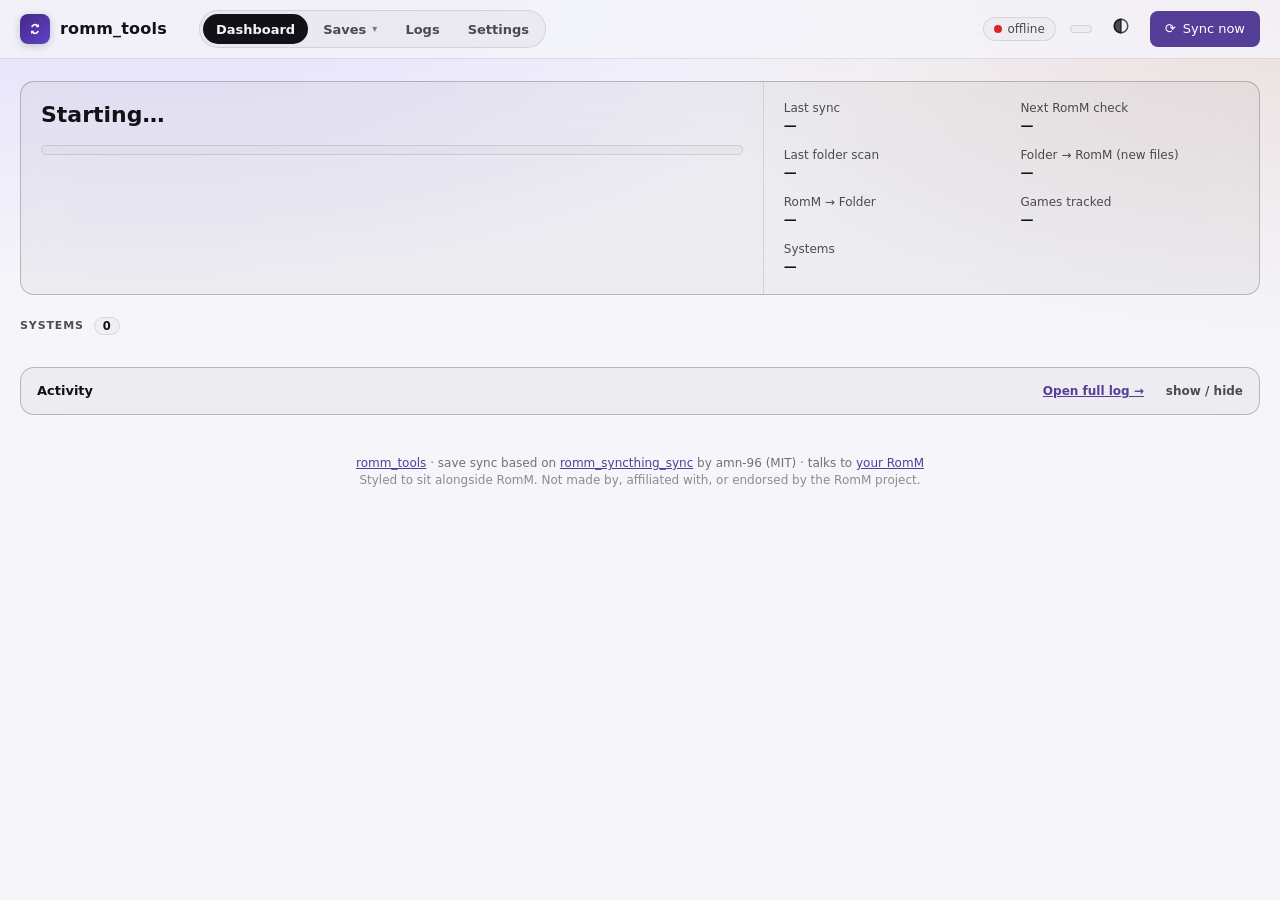
==== commit e42f0f44: "Grout and NextUI save names, grouped menu and easier pages - One game's in-game save is one file wha" ====
--- a/src/web_static/index.html
+++ b/src/web_static/index.html
@@ -6,6 +6,7 @@
 <title>romm_tools</title>
 <link rel="icon" href="data:image/svg+xml,%3Csvg xmlns='http://www.w3.org/2000/svg' viewBox='0 0 32 32'%3E%3Crect width='32' height='32' rx='7' fill='%237c5cff'/%3E%3Cpath d='M9 12a7 7 0 0 1 12-3l2-2v6h-6l2-2a4 4 0 0 0-7 2zM23 20a7 7 0 0 1-12 3l-2 2v-6h6l-2 2a4 4 0 0 0 7-2z' fill='white'/%3E%3C/svg%3E">
 <link rel="stylesheet" href="common.css">
+<script src="common.js"></script>
 <style>
 html,body{margin:0;background:var(--bg);color:var(--text);font:13px/1.4 var(--font)}
 body{background:
@@ -66,6 +67,11 @@
 .chip.accent{background:var(--accent-bg);border-color:transparent;color:var(--accent)}
 .notice{margin-top:12px;padding:10px 12px;border-radius:10px;background:var(--warn-bg);color:var(--warn);font-size:13px}
 .notice.bad{background:var(--bad-bg);color:var(--bad)}
+.notice.info{background:var(--info-bg);color:var(--text)} .notice.ok{background:var(--ok-bg);color:var(--ok)}
+.notice code{font-size:12px}
+button.chip,a.chip{cursor:pointer;font:inherit;font-size:11.5px;text-decoration:none;line-height:inherit}
+button.chip:hover,a.chip:hover{filter:brightness(1.18);border-color:var(--faint)}
+.sys:focus-visible{outline:2px solid var(--accent)}
 
 /* approvals */
 .approvals{overflow:hidden}
@@ -89,6 +95,17 @@
 .dir.del{background:var(--warn-bg);color:var(--warn)} .dir.up{background:var(--info-bg);color:var(--info)} .dir.down{background:var(--ok-bg);color:var(--ok)} .dir.conf{background:var(--bad-bg);color:var(--bad)}
 .empty{padding:26px;text-align:center;color:var(--muted)}
 
+/* getting started */
+.setup{padding:18px 20px}
+.setup-head{display:flex;gap:12px;align-items:flex-start;justify-content:space-between}
+.setup-head h3{margin:0 0 2px;font-size:16px} .setup-head p{margin:0;color:var(--muted)}
+.steps{list-style:none;margin:14px 0 0;padding:0;display:grid;gap:2px}
+.steps li{display:grid;grid-template-columns:26px minmax(0,1fr) auto;gap:10px;align-items:center;padding:9px 0;border-top:1px solid var(--line)}
+.steps .tick{width:22px;height:22px;border-radius:50%;border:1.5px solid var(--line-strong);display:grid;place-items:center;font-size:12px;font-weight:700}
+.steps li.done .tick{background:var(--ok-bg);border-color:transparent;color:var(--ok)}
+.steps li.done b{color:var(--muted);font-weight:500}
+.steps li.todo .tick{border-color:var(--warn)}
+.steps .hlp{font-size:12.5px;color:var(--muted);margin-top:2px}
 /* systems */
 .systems{display:grid;grid-template-columns:repeat(auto-fill,minmax(190px,1fr));gap:12px}
 .sys{padding:14px;cursor:pointer;transition:border-color .15s, transform .15s;position:relative}
@@ -198,7 +215,8 @@
 .pf-mode{min-width:150px;padding:5px 8px}
 .emu-row{display:flex;gap:12px;align-items:flex-start;padding:10px 0;border-bottom:1px solid var(--line);flex-wrap:wrap}
 .emu-add{display:flex;gap:8px;flex-wrap:wrap;align-items:center;margin-top:10px}
-.pf-emu{width:140px;padding:5px 8px}
+.pf-opts{display:flex;gap:6px;align-items:center;justify-content:flex-end;flex-wrap:wrap}
+.pf-c-opts{text-align:right}
 .sv-tools{display:flex;gap:10px;flex-wrap:wrap;align-items:center;padding:0 20px 14px}
 .sv-tools .inp{width:auto}
 .sv-sel{position:sticky;top:0;z-index:5;display:flex;gap:8px;flex-wrap:wrap;align-items:center;padding:10px 20px;background:var(--panel);border-top:1px solid var(--line);border-bottom:1px solid var(--line)}
@@ -217,6 +235,9 @@
 @media (max-width:860px){ .logbox .e{grid-template-columns:1fr} .hist .h-res{display:none} }
 /* settings view */
 .set-grid{display:grid;grid-template-columns:repeat(auto-fit,minmax(420px,1fr));gap:16px;align-items:start}
+.set-tabs{display:inline-flex;margin-bottom:16px;flex-wrap:wrap;max-width:100%;border-radius:16px}
+.unit-row{display:flex;gap:8px;align-items:center;flex-wrap:wrap}
+.unit-row select{width:auto}
 .set-card{padding:18px 20px}
 .set-card h3{margin:0 0 4px;font-size:16px}
 .set-card > p{margin:0 0 14px;color:var(--muted);font-size:13px}
@@ -242,7 +263,6 @@
 .kvlist dt{color:var(--muted)} .kvlist dd{margin:0;font-family:var(--mono);font-size:12.5px;word-break:break-all}
 @media (max-width:860px){ .set-grid{grid-template-columns:1fr} }
 /* nav + platforms view */
-@media (max-width:1480px){ .nav a{padding:0 11px} #mode-pill{display:none} }
 .pf-head{padding:18px 20px;display:flex;gap:16px;align-items:flex-start;flex-wrap:wrap}
 .pf-head h3{margin:0 0 4px;font-size:18px}
 .pf-head p{margin:0;color:var(--muted);max-width:720px}
@@ -265,14 +285,13 @@
 .savebar{position:sticky;bottom:14px;margin-top:14px;display:flex;align-items:center;gap:10px;padding:12px 16px;border-radius:var(--radius);background:var(--panel);border:1px solid var(--accent);box-shadow:var(--shadow)}
 .legend-row{display:flex;gap:14px;flex-wrap:wrap;font-size:12px;color:var(--muted);padding:12px 20px;border-top:1px solid var(--line)}
 @media (max-width:860px){
-  header.top .wrap{flex-wrap:wrap;height:auto;padding-top:10px;padding-bottom:10px;row-gap:10px}
-  .nav{order:10;margin-left:0;width:100%;overflow-x:auto;scrollbar-width:none}
-  .nav a{flex:1 0 auto;justify-content:center;padding:0 10px}
   .pf-table thead{display:none}
   .pf-table tr{display:grid;grid-template-columns:1fr auto;gap:6px 10px;padding:12px;border-bottom:1px solid var(--line)}
   .pf-table td{border:0;padding:0}
   .pf-table td.pf-c-pick{grid-column:1/-1}
   .pf-table td.pf-c-games{display:none}
+  .pf-table td.pf-c-opts{grid-column:1/-1}
+  .pf-opts{justify-content:flex-start}
   .pf-pick{min-width:0}
 }
 @media (max-width:860px){
@@ -352,12 +371,25 @@
     <div>romm_tools<a class="ver" id="ver" target="_blank" rel="noopener" title="Release notes"></a> <small id="romm-url"></small></div>
     <a class="upd" id="upd" target="_blank" rel="noopener" hidden></a>
   </div>
-  <nav class="nav"><a href="#" data-view="dash" class="on">Dashboard</a><a href="#saves" data-view="sav">Saves</a><a href="#platforms" data-view="plat">Platforms <span class="n" id="nav-unmapped" hidden></span></a><a href="#devices" data-view="dev">Devices</a><a href="#recycle" data-view="bin">Recycle bin <span class="n" id="nav-bin" style="background:var(--surface-hover);color:var(--text)" hidden></span></a><span class="sep" data-feature="rom_folders" hidden></span><a href="roms/#links" data-feature="rom_folders" hidden title="Folders of links for each emulation frontend">Frontend links</a><a href="roms/#romm" data-feature="rom_folders" hidden title="Which of your ROM folders is which RomM platform">RomM library</a><a href="roms/#names" data-feature="rom_folders" hidden title="Give RomM the game names from your frontends' gamelist.xml">Game names</a><span class="sep" data-feature="rom_folders" hidden></span><a href="#logs" data-view="log">Logs</a><a href="#settings" data-view="set">Settings</a></nav>
+  <button class="menu-btn" aria-label="Menu" aria-expanded="false" aria-controls="menu">☰<span class="lbl"> Menu</span></button>
+  <nav class="nav" id="menu" aria-label="Sections"><a href="#" data-view="dash" class="on">Dashboard</a>
+    <div class="grp" data-label="Saves"><button class="grp-btn" aria-expanded="false" aria-haspopup="true"><span class="gl">Saves</span><span class="car">▾</span></button>
+      <div class="grp-menu"><span class="grp-head">Saves</span>
+        <a href="#saves" data-view="sav">Saves<small>Every save and state, in your folders and on RomM</small></a>
+        <a href="#platforms" data-view="plat">Platforms <span class="n alert" id="nav-unmapped" hidden></span><small>Which RomM platform each system folder is</small></a>
+        <a href="#devices" data-view="dev">Devices<small>Which device has which version</small></a>
+        <a href="#recycle" data-view="bin">Recycle bin <span class="n" id="nav-bin" hidden></span><small>Deleted files, kept for a while</small></a></div></div>
+    <div class="grp" data-label="ROMs" data-feature="rom_folders" hidden><button class="grp-btn" aria-expanded="false" aria-haspopup="true"><span class="gl">ROMs</span><span class="car">▾</span></button>
+      <div class="grp-menu"><span class="grp-head">ROMs</span>
+        <a href="roms/#links">Frontend links<small>Folders of links for each emulation frontend</small></a>
+        <a href="roms/#romm">RomM library<small>Which of your ROM folders is which RomM platform</small></a>
+        <a href="roms/#names">Game names<small>Game names from your frontends' gamelist.xml</small></a></div></div>
+    <a href="#logs" data-view="log">Logs</a><a href="#settings" data-view="set">Settings</a></nav>
   <div class="spacer"></div>
   <span class="pill" id="conn"><span class="dot"></span><span>connecting…</span></span>
   <span class="pill" id="mode-pill" title="Sync mode"></span>
   <button class="iconbtn" id="theme-btn" title="Toggle light / dark" aria-label="Toggle light / dark"><svg width="18" height="18" viewBox="0 0 24 24" fill="none" stroke="currentColor" stroke-width="2"><circle cx="12" cy="12" r="9"/><path d="M12 3a9 9 0 0 0 0 18z" fill="currentColor"/></svg></button>
-  <button class="btn primary" id="sync-btn">⟳ Sync now</button>
+  <button class="btn primary" id="sync-btn" title="Sync now">⟳<span class="lbl"> Sync now</span></button>
 </div></header>
 
 <main class="wrap" id="view-dash">
@@ -382,6 +414,10 @@
     </div>
   </section>
 
+  <section id="setup-section" hidden>
+    <div class="card setup" id="setup"></div>
+  </section>
+
   <section id="st-section" hidden>
     <h2>Syncthing devices <span class="count" id="st-count"></span></h2>
     <div class="card"><div class="devs" id="st-devs"></div></div>
@@ -399,17 +435,6 @@
   <section>
     <h2>Systems <span class="count" id="sys-count">0</span></h2>
     <div class="systems" id="systems"></div>
-  </section>
-
-  <section>
-    <h2>Games <span class="count" id="game-count">0</span></h2>
-    <div class="toolbar">
-      <div class="search"><span style="color:var(--faint)">⌕</span><input id="q" placeholder="Search games…" autocomplete="off"></div>
-      <div class="seg-ctl" id="status-filter">
-        <button data-f="all" class="on">All</button><button data-f="attention">Needs attention</button><button data-f="synced">Synced</button><button data-f="unmatched">Unmatched</button>
-      </div>
-    </div>
-    <div class="games" id="games"></div>
   </section>
 
   <section>
@@ -440,9 +465,9 @@
       </div>
       <div id="pf-notices" style="padding:0 20px"></div>
       <div style="overflow-x:auto"><table class="pf-table">
-        <thead><tr><th title="Who syncs this system's saves with RomM">Synced by</th><th>Folder</th><th class="pf-c-games">Games</th><th>Matches RomM platform</th><th>How</th><th>Change</th><th title="The emulator that writes these saves (optional)">Emulator</th></tr></thead>
+        <thead><tr><th>Folder</th><th class="pf-c-games">Games</th><th>Matches RomM platform</th><th>How</th><th>Change</th><th title="Who syncs it, how its saves are named, which emulator writes them">Options</th></tr></thead>
         <datalist id="pf-emus"><option value="mgba"><option value="vba-m"><option value="gambatte"><option value="gearboy"><option value="sameboy"><option value="snes9x"><option value="bsnes"><option value="mesen"><option value="fceumm"><option value="nestopia"><option value="genesis_plus_gx"><option value="picodrive"><option value="mupen64plus_next"><option value="parallel_n64"><option value="pcsx_rearmed"><option value="swanstation"><option value="beetle_psx_hw"><option value="duckstation"><option value="pcsx2"><option value="ppsspp"><option value="dolphin"><option value="melonds"><option value="desmume"><option value="azahar"><option value="flycast"><option value="mednafen_saturn"><option value="yabasanshiro"><option value="mame"><option value="fbneo"><option value="stella"><option value="handy"><option value="prosystem"></datalist>
-        <tbody id="pf-rows"><tr><td colspan="7" class="empty">Loading…</td></tr></tbody>
+        <tbody id="pf-rows"><tr><td colspan="6" class="empty">Loading…</td></tr></tbody>
       </table></div>
       <div class="legend-row">
         <span><span class="how how-mapping">Mapped</span> saved on this page (pre-filled with common MinUI / NextUI / Knulli folder names)</span>
@@ -467,13 +492,14 @@
           <h3>Saves</h3>
           <p>Every save and state in your sync folders and on RomM. Tick files or whole games, then choose what to do with them. Deleted files go to the <a href="#recycle">recycle bin</a> first.</p>
         </div>
+        <div class="seg-ctl" id="sv-view" role="tablist" aria-label="View"><button data-v="list" class="on">List</button><button data-v="cards">Cards</button></div>
         <button class="btn" id="sv-reload">Reload</button>
       </div>
-      <div class="sv-tools">
+      <div id="sv-list"><div class="sv-tools">
         <div class="search" style="min-width:200px"><span style="color:var(--faint)">⌕</span><input id="sv-q" placeholder="Search games or files…" autocomplete="off"></div>
         <select class="inp" id="sv-sys"><option value="">All systems</option></select>
         <select class="inp" id="sv-type"><option value="">Saves &amp; states</option><option value="save">Saves only</option><option value="state">States only</option></select>
-        <div class="seg-ctl" id="sv-where" style="flex-wrap:wrap"><button data-w="" class="on">All</button><button data-w="both">In both</button><button data-w="folder">Folder only</button><button data-w="romm">RomM only</button><button data-w="different">Different</button><button data-w="versions">Old versions</button><button data-w="unmatched">Not matched</button></div>
+        <div class="seg-ctl" id="sv-where" style="flex-wrap:wrap"><button data-w="attention" title="Everything that isn't in sync yet">Not in sync</button><button data-w="" class="on">All</button><button data-w="both">In both</button><button data-w="folder">Folder only</button><button data-w="romm">RomM only</button><button data-w="different">Different</button><button data-w="versions">Old versions</button><button data-w="unmatched">Not matched</button></div>
       </div>
       <div class="sv-sel" id="sv-sel">
         <span id="sv-count" class="muted">Loading…</span><span class="spacer" style="flex:1"></span>
@@ -487,6 +513,18 @@
       <div id="sv-job" hidden style="padding:12px 20px;border-bottom:1px solid var(--line)"><div class="progress-meta"><span id="sv-job-text"></span><span id="sv-job-n"></span></div><div class="bar" style="margin:8px 0 0"><i id="sv-job-bar"></i></div></div>
       <div style="overflow:auto"><table class="hist sv-table"><thead><tr><th style="width:28px"><input type="checkbox" id="sv-all" title="Select everything shown"></th><th>File</th><th class="h-sm">In your folder</th><th class="h-sm">On RomM</th><th>Status</th></tr></thead><tbody id="sv-rows"><tr><td colspan="5" class="empty">Loading…</td></tr></tbody></table></div>
       <div id="sv-more" style="padding:12px 20px;text-align:center" hidden><button class="btn small" id="sv-more-btn">Show more games</button></div>
+      </div>
+      <div id="sv-cards" hidden style="padding:0 20px 20px">
+        <div class="toolbar">
+          <div class="search"><span style="color:var(--faint)">⌕</span><input id="q" placeholder="Search games…" autocomplete="off"></div>
+          <select class="inp" id="cards-sys" style="width:auto"><option value="">All systems</option></select>
+          <div class="seg-ctl" id="status-filter">
+            <button data-f="all" class="on">All</button><button data-f="attention">Needs attention</button><button data-f="synced">Synced</button><button data-f="unmatched">Unmatched</button>
+          </div>
+          <span class="count" id="game-count" style="color:var(--muted)"></span>
+        </div>
+        <div class="games" id="games"></div>
+      </div>
     </div>
   </section>
 </main>
@@ -497,7 +535,7 @@
       <div class="pf-head">
         <div style="flex:1;min-width:260px">
           <h3>Devices</h3>
-          <p>Which device last synced each save, and whether it has the newest version. RomM's list comes from RomM 5.4+ with romm_tools registered as a device (Settings → RomM connection); the Syncthing list from the Syncthing integration.</p>
+          <p>Which device last synced each save, and whether it has the newest version: this app, handhelds with Grout, RetroArch Cloud Sync and other RomM apps. A game's save counts as one even when devices name it differently (<code>Game.srm</code>, <code>Game.gba.sav</code>). Needs RomM 5.4+ with romm_tools registered as a device (Settings → RomM); Syncthing devices come from the Syncthing integration.</p>
         </div>
         <button class="btn" id="dev-reload">Reload</button>
       </div>
@@ -546,23 +584,22 @@
 
 <main class="wrap" id="view-set" hidden>
   <section>
+    <div class="set-tabs seg-ctl" id="set-tabs" role="tablist" aria-label="Settings sections">
+      <button data-st="sync" class="on">Sync</button><button data-st="romm">RomM</button><button data-st="emulators">Emulators</button><button data-st="syncthing">Syncthing</button><button data-st="notifications">Notifications</button><button data-st="access">Access</button>
+    </div>
     <div class="set-grid">
-      <div>
-        <div class="card set-card" id="set-sync"></div>
-        <div class="card set-card" id="set-timing" style="margin-top:16px"></div>
-        <div class="card set-card" id="set-backups" style="margin-top:16px"></div>
-      </div>
-      <div>
-        <div class="card set-card" id="set-notify"></div>
-        <div class="card set-card" id="set-romm" style="margin-top:16px"></div>
-        <div class="card set-card" id="set-emu" style="margin-top:16px"></div>
-        <div class="card set-card" id="set-syncthing" style="margin-top:16px"></div>
-        <div class="card set-card" id="set-access" style="margin-top:16px"></div>
-        <div class="card set-card" id="set-conn" style="margin-top:16px"></div>
-      </div>
+      <div class="card set-card" id="set-sync" data-tab="sync"></div>
+      <div class="card set-card" id="set-timing" data-tab="sync"></div>
+      <div class="card set-card" id="set-backups" data-tab="sync"></div>
+      <div class="card set-card" id="set-romm" data-tab="romm"></div>
+      <div class="card set-card" id="set-conn" data-tab="romm"></div>
+      <div class="card set-card" id="set-emu" data-tab="emulators"></div>
+      <div class="card set-card" id="set-syncthing" data-tab="syncthing"></div>
+      <div class="card set-card" id="set-notify" data-tab="notifications"></div>
+      <div class="card set-card" id="set-access" data-tab="access"></div>
     </div>
     <div class="savebar" id="set-savebar" hidden>
-      <b id="set-dirty-count"></b><span style="color:var(--muted)">Changes apply right away, no restart needed.</span><span class="spacer" style="flex:1"></span>
+      <b id="set-dirty-count"></b><span style="color:var(--muted)">They apply as soon as you save, no restart needed.</span><span class="spacer" style="flex:1"></span>
       <button class="btn" id="set-discard">Discard</button><button class="btn primary" id="set-save">Save settings</button>
     </div>
   </section>
@@ -610,6 +647,17 @@
   return null;
 }
 function hashOf(o){ return JSON.stringify(o); }
+// notes you've dismissed (this browser only)
+function seen(k){ try { return (JSON.parse(localStorage.getItem("rt-seen")||"[]")).includes(k); } catch(e){ return false; } }
+function markSeen(k){ try { const a = JSON.parse(localStorage.getItem("rt-seen")||"[]"); if(!a.includes(k)) a.push(k); localStorage.setItem("rt-seen", JSON.stringify(a.slice(-50))); } catch(e){} }
+// open the Saves page with some filters set
+function goSaves({where, sys, view}={}){
+  if (where !== undefined) sv2.where = where;
+  if (sys !== undefined) { sv2.sys = sys; state.system = sys || null; }
+  if (view) svSetView(view);
+  sv2.userPicked = true; sv2.limit = 150;
+  if (location.hash !== "#saves") location.hash = "#saves"; else if (sv2.loaded) svSyncControls(), renderSaves();
+}
 function toast(msg){ const t=$("#toast"); t.textContent=msg; t.classList.add("show"); clearTimeout(t._h); t._h=setTimeout(()=>t.classList.remove("show"),3200); }
 async function api(path, opts={}){
   const r = await fetch(path, {headers:{"content-type":"application/json"}, ...opts});
@@ -777,26 +825,34 @@
   const r = d.last_sync_result || {};
   const chips = [];
   if (r.pushed!=null) {
-    chips.push(`<span class="chip info">⬆ <b>${r.pushed}</b> uploaded</span>`);
-    chips.push(`<span class="chip ok">⬇ <b>${r.pulled}</b> downloaded</span>`);
-    if (r.deleted) chips.push(`<a class="chip warn" href="#recycle" style="text-decoration:none">🗑 <b>${r.deleted}</b> to recycle bin</a>`);
-    chips.push(`<span class="chip">✓ <b>${r.in_sync}</b> in sync</span>`);
-
-    if (r.unmatched) chips.push(`<span class="chip">? <b>${r.unmatched}</b> unmatched</span>`);
+    chips.push(`<a class="chip info" href="#logs" title="See them under Logs → Recent actions">⬆ <b>${r.pushed}</b> uploaded</a>`);
+    chips.push(`<a class="chip ok" href="#logs" title="See them under Logs → Recent actions">⬇ <b>${r.pulled}</b> downloaded</a>`);
+    if (r.deleted) chips.push(`<a class="chip warn" href="#recycle">🗑 <b>${r.deleted}</b> to recycle bin</a>`);
+    chips.push(`<button class="chip" data-go="both" title="Show them on the Saves page">✓ <b>${r.in_sync}</b> in sync</button>`);
+    if (r.unmatched) chips.push(`<button class="chip" data-go="unmatched" title="Link them to RomM games on the Saves page">? <b>${r.unmatched}</b> unmatched</button>`);
   }
   const conflicts = d.pending.filter(a=>a.kind==="conflict").length, waiting = d.pending.length - conflicts;
-  if (waiting) chips.push(`<span class="chip warn">⏸ <b>${waiting}</b> need${waiting===1?"s":""} a decision</span>`);
-  if ((d.errors||[]).length) chips.push(`<span class="chip bad">✘ <b>${d.errors.length}</b> file${d.errors.length===1?"":"s"} failed</span>`);
-  if (conflicts) chips.push(`<span class="chip bad">⚠ <b>${conflicts}</b> conflict${conflicts>1?"s":""}</span>`);
+  if (waiting) chips.push(`<button class="chip warn" data-ap="${["delete","push","pull"].find(k=>d.pending.some(a=>KIND[a.kind].tab===k))||""}">⏸ <b>${waiting}</b> need${waiting===1?"s":""} a decision</button>`);
+  if ((d.errors||[]).length) chips.push(`<button class="chip bad" data-ap="errors">✘ <b>${d.errors.length}</b> file${d.errors.length===1?"":"s"} failed</button>`);
+  if (conflicts) chips.push(`<button class="chip bad" data-ap="conflict">⚠ <b>${conflicts}</b> conflict${conflicts>1?"s":""}</button>`);
+  const ch = hashOf(chips); if (state.lastHash.chips !== ch) { state.lastHash.chips = ch;
   $("#result-chips").innerHTML = chips.join("");
+  $("#result-chips").querySelectorAll("[data-go]").forEach(b => b.onclick = () => goSaves({where:b.dataset.go}));
+  $("#result-chips").querySelectorAll("[data-ap]").forEach(b => b.onclick = () => {
+    if (b.dataset.ap) state.tab = b.dataset.ap; renderApprovals(true);
+    $("#approvals-section").scrollIntoView({behavior:"smooth", block:"start"}); }); }
 
   const notes = [];
   if (d.last_error) notes.push(`<div class="notice bad">${esc(d.last_error)}</div>`);
   if (d.config.pull_mode !== "off" && !d.config.pull_writable) notes.push(`<div class="notice">RomM → folder sync is enabled but your sync folders are mounted read-only. Remove <code>:ro</code> from the container's sync folder mappings to allow downloads.</div>`);
   if (d.config.dry_run) notes.push(`<div class="notice">DRY_RUN is on: nothing is uploaded or downloaded.</div>`);
   const ov = Object.entries(d.cloud_overlap || {});
+  const gd = d.grout_devices || [];
+  if (gd.length && !seen("grout:"+gd.join(","))) notes.push(`<div class="notice info">Grout syncs ${gd.length===1?`<b>${esc(gd[0])}</b>`:`${gd.length} handhelds (${gd.map(esc).join(", ")})`} with RomM directly, and romm_tools picks those saves up from RomM, whatever the handheld calls them (<code>Game.gba.sav</code> or <code>Game.srm</code>). If a handheld's saves folder is <i>also</i> shared with this app through Syncthing, set those systems to <i>Grout</i> on the <a href="#platforms">Platforms page</a> so each save takes one path. <button class="linkbtn" data-seen="grout:${esc(gd.join(","))}">Got it</button></div>`);
   if (ov.length) notes.push(`<div class="notice">RetroArch Cloud Sync also syncs saves for ${ov.map(([f,o])=>`<b>${esc(f)}</b> (${plural(o.count,"game")})`).join(", ")} straight with RomM. Two sync paths for the same saves can make them bounce back and forth: on the <a href="#platforms">Platforms page</a>, set those systems to <i>RetroArch Cloud Sync</i>, or turn Cloud Sync off on that device.</div>`);
-  $("#notices").innerHTML = notes.join("");
+  const nh = hashOf(notes); if (state.lastHash.notes !== nh) { state.lastHash.notes = nh;
+    $("#notices").innerHTML = notes.join("");
+    $("#notices").querySelectorAll("[data-seen]").forEach(b => b.onclick = () => { markSeen(b.dataset.seen); renderStatus(state.data); }); }
 
   $("#last-sync").textContent = ago(d.last_sync_finished);
   $("#last-scan").textContent = d.last_folder_scan ? ago(d.last_folder_scan) : "—";
@@ -817,7 +873,7 @@
     document.querySelectorAll("#footer-ver").forEach(e => e.textContent = ` · romm_tools v${v.app}` + (v.romm ? ` · RomM ${v.romm}` : ""));
   }
   const nb = $("#nav-bin"); nb.hidden = !d.recycle_count; nb.textContent = d.recycle_count || "";
-  const btn = $("#sync-btn"); btn.disabled = busy; btn.textContent = busy ? "⟳ Syncing…" : "⟳ Sync now";
+  const btn = $("#sync-btn"); btn.disabled = busy; btn.innerHTML = busy ? `⟳<span class="lbl"> Syncing…</span>` : `⟳<span class="lbl"> Sync now</span>`;
   const conn = $("#conn");
   conn.innerHTML = `<span class="dot ${d.phase==="error"?"bad":busy?"busy":d.pending.length?"warn":"ok"}"></span><span>${d.phase==="error"?"error":busy?"working":"connected"}</span>`;
 }
@@ -900,32 +956,35 @@
 }
 
 function renderSystems(d){
-  const h = hashOf([d.systems, state.system]); if (state.lastHash.sys === h) return; state.lastHash.sys = h;
+  const h = hashOf([d.systems]); if (state.lastHash.sys === h) return; state.lastHash.sys = h;
   $("#sys-count").textContent = d.systems.length;
   const slugFor = p => (d.games.find(g=>g.platform===p && g.platform_slug)||{}).platform_slug;
   $("#systems").innerHTML = d.systems.map(s => {
     const slug = slugFor(s.platform); const tot = s.games || 1;
     const seg = (n,c)=> n?`<i class="${c}" style="width:${100*n/tot}%"></i>`:"";
     const initials = esc(s.display_name.replace(/[^A-Za-z0-9 ]/g,"").split(/\s+/).map(w=>w[0]).join("").slice(0,3).toUpperCase());
-    return `<div class="card sys ${state.system===s.platform?"active":""}" data-p="${esc(s.platform)}">
+    return `<div class="card sys" data-p="${esc(s.platform)}" role="link" tabindex="0" title="Show ${esc(s.display_name)} on the Saves page">
       <div class="top"><div class="icon">${slug?`<img src="img/platform/${encodeURIComponent(slug)}" alt="" onerror="this.replaceWith(document.createTextNode('${initials}'))">`:initials}</div>
         <div style="min-width:0"><div class="nm">${esc(s.display_name)}</div><div class="sub">${plural(s.games,"game")} · ${plural(s.saves,"save")} · ${plural(s.states,"state")}</div></div></div>
       <div class="seg">${seg(s.synced,"s-ok")}${seg(s.pending,"s-pend")}${seg(s.conflict,"s-conf")}${seg(s.error,"s-err")}${seg(s.unmatched,"s-un")}</div>
       <div class="legend"><span>✓ ${s.synced}</span>${s.pending?`<span style="color:var(--warn)">⏸ ${s.pending}</span>`:""}${s.conflict?`<span style="color:var(--bad)">⚠ ${s.conflict}</span>`:""}${s.unmatched?`<span>? ${s.unmatched}</span>`:""}${s.error?`<span style="color:var(--bad)">✘ ${s.error}</span>`:""}</div>
     </div>`;
   }).join("") || `<div class="empty card" style="grid-column:1/-1">No systems yet — waiting for the first scan.</div>`;
-  $("#systems").querySelectorAll(".sys").forEach(c=>c.onclick=()=>{ state.system = state.system===c.dataset.p ? null : c.dataset.p; state.lastHash={}; render(); });
+  $("#systems").querySelectorAll(".sys").forEach(c=>c.onclick=()=>{ const s = d.systems.find(x=>x.platform===c.dataset.p); goSaves({sys: s ? s.display_name : "", where:""}); });
 }
 
 function renderGames(d){
   let games = d.games;
-  if (state.system) games = games.filter(g=>g.platform===state.system);
+  if (state.system) games = games.filter(g=>(g.platform_display_name||g.platform)===state.system || g.platform===state.system);
+  const sysNames = [...new Set(d.games.map(g=>g.platform_display_name||g.platform))].sort((a,b)=>a.localeCompare(b));
+  const sh = hashOf([sysNames, state.system]);
+  if (state.lastHash.csys !== sh) { state.lastHash.csys = sh; $("#cards-sys").innerHTML = `<option value="">All systems</option>` + sysNames.map(n=>`<option ${n===state.system?"selected":""}>${esc(n)}</option>`).join(""); }
   if (state.filter==="attention") games = games.filter(g=>["pending","conflict","error"].includes(g.ui_status));
   else if (state.filter==="synced") games = games.filter(g=>g.ui_status==="synced");
   else if (state.filter==="unmatched") games = games.filter(g=>g.ui_status==="unmatched");
   if (state.q) { const q = state.q.toLowerCase(); games = games.filter(g => (g.name+" "+(g.romm_name||"")).toLowerCase().includes(q)); }
   const h = hashOf(games.map(g=>[g.platform,g.name,g.ui_status,g.screenshot,g.cover,g.local_saves,g.local_states,g.romm_saves,g.romm_states]));
-  $("#game-count").textContent = games.length + (games.length!==d.games.length?` / ${d.games.length}`:"");
+  $("#game-count").textContent = games.length!==d.games.length ? `${games.length} of ${plural(d.games.length,"game")}` : plural(d.games.length,"game");
   if (state.lastHash.games === h) return; state.lastHash.games = h;
   $("#games").innerHTML = games.map((g,i) => {
     const shot = img(g.screenshot), cover = img(g.cover);
@@ -948,7 +1007,31 @@
   if (atBottom) log.scrollTop = log.scrollHeight;
 }
 
-function render(){ const d = state.data; if(!d) return; renderStatus(d); renderApprovals(); renderSystems(d); renderGames(d); renderActivity(d); }
+function render(){ const d = state.data; if(!d) return; renderStatus(d); renderSetup(); renderApprovals(); renderSystems(d); renderGames(d); renderActivity(d); }
+
+// ---------- getting started ----------
+function renderSetup(){
+  const d = state.data; if (!d) return;
+  const pfd = pf.data, dev = state.dev, st = state.st;
+  const synced = !!d.last_sync_finished && d.phase !== "error";
+  const unmapped = pfd ? pfd.folders.filter(f=>f.how==="none").length : null;
+  const steps = [
+    {done: synced, need:true, title:"Connect to RomM", how: d.phase==="error" ? (d.last_error||"RomM can't be reached.") : "Waiting for the first sync to finish.", href:"#settings/romm", go:"Check the connection"},
+    {done: !pfd || pfd.folders.length>0, need:true, title:"Find your system folders", how:"No system folders in your sync folders yet (one folder per system, e.g. snes/Game.srm).", href:"#platforms", go:"See what the app finds"},
+    {done: unmapped===0 || unmapped===null, need:true, title:"Match every system folder to a RomM platform", how: `${plural(unmapped||0,"folder")} ${unmapped===1?"has":"have"} no RomM platform yet, so ${unmapped===1?"its":"their"} saves can't sync.`, href:"#platforms", go:"Pick platforms"},
+    {done: !dev || !!dev.device_id, need:false, title:"Register with RomM as a device", how:"RomM 5.4+: RomM then knows which version this app has and refuses to overwrite a newer one.", href:"#settings/romm", go:"Set it up"},
+    {done: !st || !!st.configured, need:false, title:"Connect Syncthing", how:"Optional: the app waits until Syncthing has finished receiving a save, and shows your devices.", href:"#settings/syncthing", go:"Set it up"},
+  ];
+  const open = steps.filter(x=>!x.done), mustDo = open.some(x=>x.need);
+  const key = "setup:" + open.map(x=>x.title).join("|");
+  const show = open.length && (mustDo || !seen(key));
+  $("#setup-section").hidden = !show;
+  const h = hashOf([show, steps.map(x=>[x.done, x.how])]); if (state.lastHash.setup === h) return; state.lastHash.setup = h;
+  if (!show) return;
+  $("#setup").innerHTML = `<div class="setup-head"><div><h3>${mustDo?"Finish setting up":"A couple of optional extras"}</h3><p>${mustDo?"Saves sync once these are done.":"Everything works without these."}</p></div>${mustDo?"":`<button class="btn small" id="setup-hide">Hide</button>`}</div>
+    <ol class="steps">${steps.map(x=>`<li class="${x.done?"done":x.need?"todo":"opt"}"><span class="tick">${x.done?"✓":""}</span><div><b>${esc(x.title)}</b>${x.need?"":` <span class="src">optional</span>`}${x.done?"":`<div class="hlp">${esc(x.how)}</div>`}</div>${x.done?"":`<a class="btn small ${x.need?"primary":""}" href="${x.href}">${esc(x.go)}</a>`}</li>`).join("")}</ol>`;
+  if ($("#setup-hide")) $("#setup-hide").onclick = () => { markSeen(key); renderSetup(); };
+}
 
 // ---------- platforms view ----------
 const HOW = {mapping:"Mapped", exact:"Exact", "romm-folder":"RomM folder", "romm-alias":"RomM alias", none:"Not mapped"};
@@ -961,7 +1044,7 @@
 }
 async function loadPlatforms(force){
   try { pf.data = await api("api/platforms"); renderPlatforms(); }
-  catch(e){ $("#pf-rows").innerHTML = `<tr><td colspan="7" class="empty">Couldn't load platforms: ${esc(e.message)}</td></tr>`; }
+  catch(e){ $("#pf-rows").innerHTML = `<tr><td colspan="6" class="empty">Couldn't load platforms: ${esc(e.message)}</td></tr>`; }
 }
 function renderPlatforms(){
   const d = pf.data; if(!d) return;
@@ -996,38 +1079,36 @@
   const unmapped = d.folders.filter(f=>f.how==="none").length;
   const nb = $("#nav-unmapped"); nb.hidden = !unmapped; nb.textContent = unmapped;
 
-  $("#pf-rows").innerHTML = d.folders.map(f => {
+  // folders that still need a platform first
+  const folders = [...d.folders].sort((a,b) => (a.how==="none") === (b.how==="none") ? a.folder.localeCompare(b.folder, undefined, {sensitivity:"base"}) : a.how==="none" ? -1 : 1);
+  const ov = (state.data && state.data.cloud_overlap) || {};
+  $("#pf-rows").innerHTML = folders.map(f => {
     const edit = pf.edits[f.folder];
     const dirty = edit !== undefined;
     const val = dirty ? (edit ? optLabel(d.platforms.find(p=>p.slug===edit) || {name:edit, slug:edit}) : "") :
                 (f.how==="mapping" ? optLabel(d.platforms.find(p=>p.slug===f.slug) || {name:f.name||f.slug, slug:f.slug}) : "");
     const target = f.slug ? `<div class="nm">${esc(f.name || f.slug)}</div><div class="sl">${esc(f.slug)}${f.in_library?` · ${plural(f.rom_count,"ROM")} in your RomM`:` · <span style="color:var(--warn)">not in your RomM library</span>`}</div>`
                           : `<span style="color:var(--muted)">—</span>`;
+    const opts = [];
+    if (f.mode !== "sync") opts.push(`<span class="chip ${f.mode==="off"?"warn":"info"}">${esc(PF_MODES[f.mode])}</span>`);
+    if (f.save_names && f.save_names !== "auto") opts.push(`<span class="chip accent" title="How saves downloaded here are named">${esc(SAVE_STYLE[f.save_names][0])} names</span>`);
+    if (f.emulator) opts.push(`<span class="chip" title="The emulator that writes these saves">${esc(f.emulator)}</span>`);
+    if (ov[f.folder] && f.mode==="sync") opts.push(`<span class="chip warn" title="${esc(ov[f.folder].games.join(", "))}">⚠ Cloud Sync too</span>`);
     return `<tr class="${dirty?"dirty":""}${f.enabled?"":" off"}" data-folder="${esc(f.folder)}">
-      <td><select class="inp pf-mode" data-mode aria-label="Who syncs ${esc(f.folder)}">${[["sync","romm_tools"],["cloud","RetroArch Cloud Sync"],["off","Not synced"]].map(([v,l])=>`<option value="${v}" ${f.mode===v?"selected":""}>${l}</option>`).join("")}</select></td>
-      <td><div class="pf-folder">${esc(f.folder)}</div>${f.mode==="off"?`<div style="color:var(--warn);font-size:12px">sync off</div>`:f.mode==="cloud"?`<div style="color:var(--muted);font-size:12px">RetroArch syncs it with RomM</div>`:""}${(state.data && state.data.cloud_overlap && state.data.cloud_overlap[f.folder] && f.mode==="sync")?`<div style="color:var(--warn);font-size:12px" title="${esc(state.data.cloud_overlap[f.folder].games.join(", "))}">⚠ RetroArch Cloud Sync also syncs ${plural(state.data.cloud_overlap[f.folder].count,"game")} here</div>`:""}</td>
-      <td class="pf-c-games">${f.games}${f.unmatched?` <span style="color:var(--warn)">(${f.unmatched} unmatched)</span>`:""}</td>
+      <td><div class="pf-folder">${esc(f.folder)}</div></td>
+      <td class="pf-c-games">${f.games}${f.unmatched?` <span style="color:var(--warn);white-space:nowrap">(${f.unmatched} unmatched)</span>`:""}</td>
       <td class="pf-target">${target}</td>
       <td><span class="how how-${f.how}">${HOW[f.how]}</span></td>
       <td class="pf-c-pick"><div class="pf-pick">
         <input list="pf-options" placeholder="${f.how==="none"?"Pick a RomM platform…":"Override automatic match…"}" value="${esc(val)}" aria-label="RomM platform for ${esc(f.folder)}">
         ${(f.how==="mapping" || (dirty && edit)) ? `<button class="iconbtn" data-clear title="Remove mapping (use automatic matching)" aria-label="Remove mapping">✕</button>` : ""}
       </div></td>
-      <td><input class="inp pf-emu" data-emu list="pf-emus" value="${esc(f.emulator||"")}" placeholder="any" aria-label="Emulator for ${esc(f.folder)}" title="Sent to RomM with uploads. A RomM copy written by a different emulator waits for your approval."></td></tr>`;
-  }).join("") || `<tr><td colspan="7" class="empty">No system folders found in your sync folders yet.</td></tr>`;
+      <td class="pf-c-opts"><div class="pf-opts">${opts.join("")}<button class="btn small" data-opts title="Who syncs ${esc(f.folder)}, save names, emulator" aria-label="Options for ${esc(f.folder)}">⚙ ${opts.length?"":"Options"}</button></div></td></tr>`;
+  }).join("") || `<tr><td colspan="6" class="empty">No system folders found in your sync folders yet.</td></tr>`;
 
   $("#pf-rows").querySelectorAll("tr[data-folder]").forEach(tr => {
     const folder = tr.dataset.folder, f = d.folders.find(x=>x.folder===folder), input = tr.querySelector("input[list]");
-    tr.querySelector("[data-mode]").onchange = async ev => {
-      const mode = ev.target.value;
-      try { pf.data = await api("api/platforms/mode", {method:"PUT", body:JSON.stringify({folder, mode})}); renderPlatforms();
-            toast({sync:`romm_tools syncs ${folder}`, off:`${folder} won't be synced`, cloud:`${folder} is left to RetroArch Cloud Sync`}[mode]); }
-      catch(e){ toast("⚠ "+e.message); renderPlatforms(); }
-    };
-    tr.querySelector("[data-emu]").onchange = async ev => {
-      try { pf.data = await api("api/platforms/emulator", {method:"PUT", body:JSON.stringify({folder, emulator:ev.target.value})}); renderPlatforms(); toast(ev.target.value ? `${folder}: ${ev.target.value}` : `${folder}: any emulator`); }
-      catch(e){ toast("⚠ "+e.message); }
-    };
+    tr.querySelector("[data-opts]").onclick = () => pfOptions(f);
     input.onchange = () => {
       const v = input.value.trim();
       if (!v) { setEdit(folder, f.how==="mapping" ? null : undefined); return; }
@@ -1040,6 +1121,35 @@
     if (clr) clr.onclick = () => setEdit(folder, f.how==="mapping" ? null : undefined);
   });
   renderSavebar();
+}
+const PF_MODES = {sync:"romm_tools", cloud:"RetroArch Cloud Sync", grout:"Grout", off:"Not synced"};
+const PF_MODE_HELP = {sync:"This app syncs the folder with RomM.", cloud:"RetroArch Cloud Sync on that device syncs these saves with RomM itself; this app leaves the folder alone.",
+  grout:"Grout (RomM's app for NextUI, Knulli, Batocera, muOS…) syncs the handheld's saves with RomM itself; this app leaves this folder alone. Only needed when the handheld's saves folder is also shared with this app.",
+  off:"Nothing in this folder is synced."};
+const SAVE_STYLE = {auto:["Automatic","like the saves already in the folder (Game.srm if it's empty)"], retroarch:["RetroArch","Game.srm"],
+  minui:["MinUI / NextUI","Game.gba.sav: the ROM's file name + .sav"], generic:["Generic",".sav: Game.sav"], keep:["RomM's","the name the file has on RomM"]};
+function pfOptions(f){
+  const det = f.save_names_detected ? SAVE_STYLE[f.save_names_detected][0] : null;
+  openModal(`<div class="mh"><div><h3><code>${esc(f.folder)}</code> options</h3><p>${esc(f.name || "No RomM platform yet")}</p></div></div>
+    <div class="mb">
+      <div class="field"><div class="lbl">Synced by</div><select class="inp" id="po-mode">${Object.entries(PF_MODES).map(([v,l])=>`<option value="${v}" ${f.mode===v?"selected":""}>${esc(l)}</option>`).join("")}</select><div class="hlp" id="po-mode-h"></div></div>
+      <div class="field"><div class="lbl">Save names</div><select class="inp" id="po-names">${Object.entries(SAVE_STYLE).map(([v,[l,h]])=>`<option value="${v}" ${(f.save_names||"auto")===v?"selected":""}>${esc(l)}: ${esc(v==="auto"&&det?`now ${det}`:h)}</option>`).join("")}</select>
+        <div class="hlp">How in-game saves from RomM are named in this folder. A handheld with Grout uploads <code>Game.gba.sav</code> (NextUI) where RetroArch needs <code>Game.srm</code>; either way it's the same save.</div></div>
+      <div class="field"><div class="lbl">Emulator <span class="src">optional</span></div><input class="inp" id="po-emu" list="pf-emus" value="${esc(f.emulator||"")}" placeholder="any">
+        <div class="hlp">Sent to RomM with uploads. A RomM copy written by a different emulator waits for your approval.</div></div>
+    </div>
+    <div class="mf"><button class="btn" onclick="closeModal()">Cancel</button><button class="btn primary" id="po-save">Save</button></div>`);
+  const mh = () => $("#po-mode-h").textContent = PF_MODE_HELP[$("#po-mode").value];
+  $("#po-mode").onchange = mh; mh();
+  $("#po-save").onclick = async () => {
+    const folder = f.folder, mode = $("#po-mode").value, style = $("#po-names").value, emulator = $("#po-emu").value.trim();
+    try {
+      if (mode !== f.mode) pf.data = await api("api/platforms/mode", {method:"PUT", body:JSON.stringify({folder, mode})});
+      if (style !== (f.save_names||"auto")) pf.data = await api("api/platforms/save-names", {method:"PUT", body:JSON.stringify({folder, style})});
+      if (emulator !== (f.emulator||"")) pf.data = await api("api/platforms/emulator", {method:"PUT", body:JSON.stringify({folder, emulator})});
+      closeModal(); renderPlatforms(); toast(`${folder}: saved`);
+    } catch(e){ toast("⚠ "+e.message); }
+  };
 }
 function setEdit(folder, slug){ if (slug === undefined) delete pf.edits[folder]; else pf.edits[folder] = slug; renderPlatforms(); }
 function renderSavebar(){
@@ -1081,16 +1191,31 @@
   let ctl = "";
   if (f.type === "bool") ctl = `<div class="seg-ctl" style="display:inline-flex">${[["false","Off"],["true","On"]].map(([c,l])=>`<button data-set="${f.key}" data-v="${c}" class="${String(v)===c?"on":""}">${l}</button>`).join("")}</div>`;
   else if (f.type === "choice") ctl = `<div class="seg-ctl" style="display:inline-flex">${f.choices.map(c=>`<button data-set="${f.key}" data-v="${c}" class="${String(v)===String(c)?"on":""}">${esc((f.labels&&f.labels[c])||MODE[c]||c)}</button>`).join("")}</div>`;
-  else if (f.type === "int") ctl = `<div class="row"><input class="inp num" type="number" min="${f.min}" max="${f.max}" data-set="${f.key}" value="${esc(v)}"><span style="color:var(--muted);font-size:12.5px">${f.unit}${f.unit==="seconds"&&v?` (${secsHuman(v)})`:""}</span></div>`;
+  else if (f.type === "int" && f.unit === "seconds") {
+    // shown as a number and a unit (10 minutes), stored in seconds
+    const secs = +v || 0, units = [[86400,"days"],[3600,"hours"],[60,"minutes"],[1,"seconds"]].filter(([u])=>u<=Math.max(f.max,1));
+    const cur = (sv.units||{})[f.key] || (units.find(([u])=>secs && secs % u === 0) || [1])[0];
+    ctl = `<div class="unit-row"><input class="inp num" type="number" min="0" step="any" data-secs="${f.key}" data-unit="${cur}" value="${esc(secs/cur)}" aria-label="${esc(f.label)}">
+      <select class="inp" data-unitsel="${f.key}" aria-label="unit">${units.map(([u,l])=>`<option value="${u}" ${u===cur?"selected":""}>${l}</option>`).join("")}</select>${secs===0?`<span style="color:var(--muted);font-size:12.5px">off</span>`:""}</div>`;
+  }
+  else if (f.type === "int") ctl = `<div class="row"><input class="inp num" type="number" min="${f.min}" max="${f.max}" data-set="${f.key}" value="${esc(v)}"><span style="color:var(--muted);font-size:12.5px">${f.unit}</span></div>`;
   else if (f.type === "secret") ctl = `<input class="inp" type="password" autocomplete="new-password" data-set="${f.key}" placeholder="${f.is_set?"•••••••• saved — type to change":"not set"}" value="${esc(sv.edits[f.key]||"")}">`;
   else ctl = `<input class="inp" type="text" autocomplete="off" data-set="${f.key}" value="${esc(v||"")}">`;
   return `<div class="field"><div class="lbl">${esc(f.label)} ${src}</div>${ctl}${f.help?`<div class="hlp">${esc(f.help)}</div>`:""}</div>`;
 }
+function setSettingsTab(t){
+  const tabs = ["sync","romm","emulators","syncthing","notifications","access"];
+  sv.tab = tabs.includes(t) ? t : "sync";
+  $("#set-tabs").querySelectorAll("button").forEach(b=>b.classList.toggle("on", b.dataset.st===sv.tab));
+  document.querySelectorAll("#view-set .set-card").forEach(c => c.hidden = c.dataset.tab !== sv.tab);
+}
+$("#set-tabs").querySelectorAll("button").forEach(b => b.onclick = () => { history.replaceState(null, "", "#settings/"+b.dataset.st); setSettingsTab(b.dataset.st); });
 function renderSettings(){
   const d = sv.data; if(!d) return;
-  const by = g => d.fields.filter(f=>f.group===g).map(fieldHTML).join("");
+  const mode = d.connection.sync_mode;
+  const by = g => d.fields.filter(f=>f.group===g && (!f.mode || f.mode===mode)).map(fieldHTML).join("");
   $("#set-sync").innerHTML = `<h3>Sync behaviour</h3><p>Everything syncs automatically; you're only asked when it's unclear (conflicts, deletions, first-time mismatches).</p>${by("sync")}`;
-  $("#set-timing").innerHTML = `<h3>Timing</h3><p>Current sync mode: <b>${esc(d.connection.sync_mode)}</b>.</p>${by("timing")}`;
+  $("#set-timing").innerHTML = `<h3>Timing</h3><p>${mode==="watch" ? "Watch mode: the app reacts when a file in your sync folders changes, and checks RomM on a timer." : "Periodic mode: everything is synced on a timer."} <span style="color:var(--faint)">(SYNC_MODE in the container settings)</span></p>${by("timing")}`;
   $("#set-backups").innerHTML = `<h3>Files &amp; backups</h3><p>How files are written to your sync folders. Before any file is overwritten, the replaced version is copied to the backups folder.</p>${by("backups")}`;
   $("#set-access").innerHTML = `<h3>Dashboard access</h3><p>Optional login for this dashboard.</p>${by("access")}`;
   $("#set-romm").innerHTML = `<h3>RomM connection</h3><div id="romm-conn" class="hlp">Loading…</div>${by("romm")}`;
@@ -1112,6 +1237,17 @@
     else el.oninput = () => { sv.edits[key] = el.type==="number" ? el.value : el.value; sv.reset.delete(key); renderSetSavebar(); };
   });
   document.querySelectorAll("#view-set [data-reset]").forEach(b => b.onclick = () => { sv.reset.add(b.dataset.reset); delete sv.edits[b.dataset.reset]; renderSettings(); });
+  document.querySelectorAll("#view-set [data-secs]").forEach(el => el.oninput = () => {
+    const key = el.dataset.secs, n = parseFloat(el.value);
+    if (isNaN(n)) return;
+    sv.edits[key] = String(Math.round(n * +el.dataset.unit)); sv.reset.delete(key); renderSetSavebar();
+  });
+  document.querySelectorAll("#view-set [data-unitsel]").forEach(el => el.onchange = () => {
+    const key = el.dataset.unitsel, inp = document.querySelector(`[data-secs="${key}"]`), n = parseFloat(inp.value) || 0;
+    sv.units = {...(sv.units||{}), [key]: +el.value};
+    sv.edits[key] = String(Math.round(n * +el.value)); sv.reset.delete(key); renderSettings();
+  });
+  setSettingsTab(sv.tab);
   renderSetSavebar();
 }
 async function loadEmu(){
@@ -1158,9 +1294,10 @@
   const d = devData; if (!d) return;
   const st = d.syncthing || {};
   $("#dev-st").innerHTML = (st.configured && !st.error ? `<div class="devs" style="padding:0 0 14px">${(st.devices||[]).map(v => `<div class="dev"><div class="n"><span class="dot ${v.connected?"on":""}"></span>${esc(v.name)} <span class="chip">Syncthing</span></div><div class="m">${v.connected?"Connected":"Not connected"}${v.completion!=null?` · ${v.completion>=100?"up to date":v.completion+"% synced"}`:""}</div></div>`).join("")}</div>` : "")
-    + (d.registered ? "" : `<div class="notice" style="margin:0 0 14px">romm_tools isn't registered as a RomM device, so RomM can't say which device holds which save. It registers itself at startup on RomM 5.4+ when its login may manage devices (devices.write) — or <a href="#settings">pair it with RomM</a>.</div>`);
+    + (d.registered ? "" : `<div class="notice" style="margin:0 0 14px">romm_tools isn't registered as a RomM device, so RomM can't say which device holds which save. It registers itself at startup on RomM 5.4+ when its login may manage devices (devices.write) — or <a href="#settings/romm">pair it with RomM</a>.</div>`);
   const devs = d.romm_devices || [];
-  $("#dev-head").innerHTML = `<tr><th>Save</th><th class="h-sm">Newest on RomM</th>${devs.map(v=>`<th title="${esc(v.client||"")}${v.last_seen?" · last seen "+esc(ago(v.last_seen)):""}">${esc(v.name)}${v.this_app?" <span class=\"chip accent\">this app</span>":""}</th>`).join("")}</tr>`;
+  const KINDS = {grout:["Grout","info"], retroarch:["RetroArch","ok"], romm_tools:["romm_tools",""], other:["",""]};
+  $("#dev-head").innerHTML = `<tr><th>Save</th><th class="h-sm">Newest on RomM</th>${devs.map(v=>{ const [kl,kc] = KINDS[v.kind]||["",""]; return `<th title="${esc(v.client||"")}${v.last_seen?" · last seen "+esc(ago(v.last_seen)):""}">${esc(v.name)}<div style="margin-top:3px;display:flex;gap:4px;text-transform:none;letter-spacing:0">${v.this_app?`<span class="chip accent">this app</span>`:kl?`<span class="chip ${kc}">${kl}</span>`:v.client?`<span class="chip">${esc(v.client)}</span>`:""}</div></th>`; }).join("")}</tr>`;
   const q = $("#dev-q").value.trim().toLowerCase(), behind = $("#dev-behind").checked;
   const rows = (d.rows||[]).filter(r => (!q || r.game.toLowerCase().includes(q) || r.file.toLowerCase().includes(q))
     && (!behind || devs.some(v => r.syncs[v.id] && !r.syncs[v.id].current)));
@@ -1211,12 +1348,21 @@
   } catch(e) { box.className = "hlp"; box.innerHTML = `<span style="color:var(--bad)">${esc(e.message)}</span>`; }
 }
 function renderSetSavebar(){
-  const n = Object.keys(sv.edits).length + sv.reset.size;
+  const n = Object.keys(sv.edits).length + sv.reset.size + (sv.notifDirty ? 1 : 0);
   $("#set-savebar").hidden = !n; $("#set-dirty-count").textContent = `${n} unsaved change${n===1?"":"s"}`;
 }
-$("#set-discard").onclick = () => { sv.edits = {}; sv.reset = new Set(); renderSettings(); };
+$("#set-discard").onclick = () => { sv.edits = {}; sv.reset = new Set(); sv.units = {}; if (sv.notifDirty) { sv.notif = JSON.parse(JSON.stringify(sv.data.notifications)); sv.notifDirty = false; } renderSettings(); };
 $("#set-save").onclick = async () => {
-  try { sv.data = await api("api/settings", {method:"PUT", body:JSON.stringify({values: sv.edits, reset:[...sv.reset]})}); sv.edits={}; sv.reset=new Set(); renderSettings(); toast("Settings saved"); poll(); }
+  try {
+    if (sv.notifDirty) {
+      const n = sv.notif;
+      const r = await api("api/notifications",{method:"PUT",body:JSON.stringify({channels:n.channels,events:n.events,dashboard_url:n.dashboard_url})});
+      sv.data = {...sv.data, ...r}; sv.notif = JSON.parse(JSON.stringify(r.notifications)); sv.notifDirty = false;
+    }
+    if (Object.keys(sv.edits).length || sv.reset.size)
+      sv.data = await api("api/settings", {method:"PUT", body:JSON.stringify({values: sv.edits, reset:[...sv.reset]})});
+    sv.edits={}; sv.reset=new Set(); sv.units = {}; renderSettings(); toast("Settings saved"); poll();
+  }
   catch(e){ toast("⚠ "+e.message); }
 };
 function renderNotify(){
@@ -1239,18 +1385,13 @@
       ${chk("problems","Sync problems","RomM unreachable, token rejected, sync failed (and when it recovers)")}
       ${chk("activity","Sync activity","Every sync that uploaded or downloaded files")}</div>
     <div class="field"><div class="lbl">Dashboard address <span class="src">optional</span></div><input class="inp" id="dash-url" placeholder="http://YOUR-SERVER:8080" value="${esc(n.dashboard_url||"")}"><div class="hlp">Messages link here so you can tap through to resolve things.</div></div>
-    <div class="row" style="justify-content:flex-end;margin-top:8px"><button class="btn" id="test-notify" ${n.channels.length?"":"disabled"}>Send test</button><button class="btn primary" id="save-notify" ${sv.notifDirty?"":"disabled"}>Save notifications</button></div>`;
-  const dirty = () => { sv.notifDirty = true; $("#save-notify").disabled = false; $("#test-notify").title = "Save first, then test"; };
-  $("#add-chan").onclick = () => { const t=$("#add-type").value; const c={type:t}; types[t].fields.forEach(f=>c[f.name]=""); n.channels.push(c); sv.notifDirty=true; renderNotify(); };
-  $("#set-notify").querySelectorAll("[data-rm]").forEach(b=>b.onclick=()=>{ n.channels.splice(+b.dataset.rm,1); sv.notifDirty=true; renderNotify(); });
+    <div class="row" style="justify-content:flex-end;margin-top:8px"><button class="btn" id="test-notify" ${n.channels.length?"":"disabled"}>Send test</button></div>`;
+  const dirty = () => { sv.notifDirty = true; $("#test-notify").title = "Save first, then test"; renderSetSavebar(); };
+  $("#add-chan").onclick = () => { const t=$("#add-type").value; const c={type:t}; types[t].fields.forEach(f=>c[f.name]=""); n.channels.push(c); sv.notifDirty=true; renderNotify(); renderSetSavebar(); };
+  $("#set-notify").querySelectorAll("[data-rm]").forEach(b=>b.onclick=()=>{ n.channels.splice(+b.dataset.rm,1); sv.notifDirty=true; renderNotify(); renderSetSavebar(); });
   $("#set-notify").querySelectorAll("[data-ch]").forEach(el=>el.oninput=()=>{ n.channels[+el.dataset.ch][el.dataset.f]=el.value; dirty(); });
   $("#set-notify").querySelectorAll("[data-ev]").forEach(el=>el.onchange=()=>{ n.events[el.dataset.ev]=el.checked; dirty(); });
   $("#dash-url").oninput = e => { n.dashboard_url = e.target.value; dirty(); };
-  $("#save-notify").onclick = async () => {
-    try { sv.data = await api("api/notifications",{method:"PUT",body:JSON.stringify({channels:n.channels,events:n.events,dashboard_url:n.dashboard_url})});
-          sv.notif = JSON.parse(JSON.stringify(sv.data.notifications)); sv.notifDirty=false; renderNotify(); toast("Notifications saved"); }
-    catch(e){ toast("⚠ "+e.message); }
-  };
   $("#test-notify").onclick = async () => {
     if (sv.notifDirty) { toast("Save your changes first"); return; }
     const b=$("#test-notify"); b.disabled=true; b.textContent="Sending…";
@@ -1265,7 +1406,7 @@
   try {
     const d = await api("api/recycle");
     const ret = d.retention_days;
-    $("#bin-sub").innerHTML = `When a synced file is deleted on one side, the copy on the other side is moved here instead of being destroyed. ${ret ? `Items are removed for good after <b>${ret} days</b>.` : "Items are kept until you delete them."} <a href="#settings">Change</a>`
+    $("#bin-sub").innerHTML = `When a synced file is deleted on one side, the copy on the other side is moved here instead of being destroyed. ${ret ? `Items are removed for good after <b>${ret} days</b>.` : "Items are kept until you delete them."} <a href="#settings/sync">Change</a>`
       + (d.delete_mode==="off" ? ` <span style="color:var(--warn)">Deletions are currently not carried across (Settings → Sync behaviour).</span>` : "");
     $("#bin-empty").disabled = !d.entries.length;
     $("#bin-rows").innerHTML = d.entries.map(e => {
@@ -1301,8 +1442,11 @@
 };
 
 // ---------- saves page ----------
-const sv2 = { rows:[], loaded:false, sel:new Set(), where:"", q:"", sys:"", type:"", limit:150, jobTimer:null, retention:null };
+const sv2 = { rows:[], loaded:false, sel:new Set(), where:"", q:"", sys:"", type:"", limit:150, jobTimer:null, retention:null, userPicked:false, view:"list" };
 const SV_STATUS = {both:["ok","In sync"], different:["warn","Different"], folder:["info","Folder only"], romm:["accent","RomM only"]};
+const SV_NEXT = {up:["⬆ uploads next sync","Only your folder's copy changed since the last sync, so it goes to RomM."],
+                 down:["⬇ downloads next sync","Only RomM's copy changed since the last sync, so it comes to your folder."],
+                 ask:["asks you","Both changed, or this was never synced: you choose under Needs your attention."]};
 async function loadSaves(){
   sv2.loaded = true;
   $("#sv-count").textContent = "Reading your folders and RomM…";
@@ -1313,14 +1457,31 @@
     const ids = new Set(d.rows.map(r=>r.id)); sv2.sel = new Set([...sv2.sel].filter(i=>ids.has(i)));
     const systems = [...new Set(d.rows.map(r=>r.system))].sort((a,b)=>a.localeCompare(b));
     $("#sv-sys").innerHTML = `<option value="">All systems</option>` + systems.map(s=>`<option ${s===sv2.sys?"selected":""}>${esc(s)}</option>`).join("");
+    // first visit: open on what isn't in sync, if anything (your own choice of filter is kept after that)
+    if (!sv2.userPicked) { sv2.where = d.rows.some(svNeedsWork) ? "attention" : ""; }
+    svSyncControls();
     if (d.job && d.job.running) watchSavesJob();
     renderSaves();
   } catch(e) { sv2.loaded = false; $("#sv-count").textContent = ""; $("#sv-rows").innerHTML = `<tr><td colspan="5"><div class="notice bad">${esc(e.message)}</div></td></tr>`; }
 }
+// not in sync yet: differs, only on one side (and not just a RomM copy for a game you don't have), or unmatched
+function svNeedsWork(r){ return r.status==="different" || (r.status==="folder") || (r.status==="romm" && r.local_game) || (!r.matched && r.local_game); }
+function svSetView(v){
+  sv2.view = v; try { localStorage.setItem("rt-saves-view", v); } catch(e){}
+  $("#sv-view").querySelectorAll("button").forEach(b=>b.classList.toggle("on", b.dataset.v===v));
+  $("#sv-list").hidden = v!=="list"; $("#sv-cards").hidden = v!=="cards";
+  state.lastHash.games = null; if (state.data) renderGames(state.data);
+}
+function svSyncControls(){
+  $("#sv-where").querySelectorAll("button").forEach(x=>x.classList.toggle("on", x.dataset.w===sv2.where));
+  const sel = $("#sv-sys"); if ([...sel.options].some(o=>o.value===sv2.sys)) sel.value = sv2.sys;
+  state.lastHash.games = null; if (state.data) renderGames(state.data);
+}
 function svFiltered(){
   const q = sv2.q.trim().toLowerCase();
   return sv2.rows.filter(r => (!sv2.sys || r.system===sv2.sys) && (!sv2.type || r.type===sv2.type)
-    && (!sv2.where || (sv2.where==="versions" ? (r.romm && r.romm.versions>1) : sv2.where==="unmatched" ? (!r.matched && r.local_game) : r.status===sv2.where))
+    && (!sv2.where || (sv2.where==="versions" ? (r.romm && r.romm.versions>1) : sv2.where==="unmatched" ? (!r.matched && r.local_game)
+        : sv2.where==="attention" ? svNeedsWork(r) : r.status===sv2.where))
     && (!q || r.game.toLowerCase().includes(q) || r.name.toLowerCase().includes(q)));
 }
 function svGroups(rows){
@@ -1336,7 +1497,7 @@
     return `<tr class="g"><td><input type="checkbox" data-sg="${esc(g.key)}" ${all?"checked":""} ${!all&&some?"data-ind=1":""}></td><td colspan="4"><span class="gn">${esc(g.game)}</span> <span style="color:var(--muted)">· ${esc(g.system)} · ${plural(g.rows.length,"file")}</span>${svMatchInfo(g)}</td></tr>`
       + g.rows.map(r => { const [c,l] = SV_STATUS[r.status]; return `<tr class="f"><td><input type="checkbox" data-sr="${r.id}" ${sv2.sel.has(r.id)?"checked":""}></td>
         <td class="f"><button class="linkbtn sv-name" data-hist="${r.id}" title="Version history">${esc(r.name)}</button><div style="color:var(--muted);font-family:var(--font)">${r.type}${r.matched?"":" · not matched to a RomM game"}</div></td>
-        <td class="side h-sm">${side(r.local,false)}</td><td class="side h-sm">${side(r.romm,true)}</td><td><span class="chip ${c}">${l}</span></td></tr>`; }).join("");
+        <td class="side h-sm">${side(r.local,false)}</td><td class="side h-sm">${side(r.romm,true)}</td><td><span class="chip ${c}">${l}</span>${r.next&&SV_NEXT[r.next]?`<div style="color:var(--muted);font-size:11.5px;margin-top:3px;white-space:nowrap" title="${esc(SV_NEXT[r.next][1])}">${SV_NEXT[r.next][0]}</div>`:""}</td></tr>`; }).join("");
   }).join("") || `<tr><td colspan="5" class="empty">${sv2.rows.length ? "Nothing matches these filters." : "No saves or states found."}</td></tr>`;
   document.querySelectorAll("[data-ind]").forEach(c => c.indeterminate = true);
   document.querySelectorAll("[data-link]").forEach(b => b.onclick = () => svLink(byKey[b.dataset.link]));
@@ -1459,9 +1620,11 @@
 };
 $("#sv-reload").onclick = () => loadSaves();
 let svQT=null; $("#sv-q").oninput = e => { clearTimeout(svQT); svQT = setTimeout(()=>{ sv2.q=e.target.value; sv2.limit=150; renderSaves(); }, 200); };
-$("#sv-sys").onchange = e => { sv2.sys=e.target.value; sv2.limit=150; renderSaves(); };
+$("#sv-sys").onchange = e => { sv2.sys=e.target.value; state.system = sv2.sys || null; sv2.limit=150; renderSaves(); };
 $("#sv-type").onchange = e => { sv2.type=e.target.value; sv2.limit=150; renderSaves(); };
-$("#sv-where").querySelectorAll("button").forEach(b => b.onclick = () => { $("#sv-where").querySelectorAll("button").forEach(x=>x.classList.toggle("on",x===b)); sv2.where=b.dataset.w; sv2.limit=150; renderSaves(); });
+$("#sv-where").querySelectorAll("button").forEach(b => b.onclick = () => { $("#sv-where").querySelectorAll("button").forEach(x=>x.classList.toggle("on",x===b)); sv2.where=b.dataset.w; sv2.userPicked=true; sv2.limit=150; renderSaves(); });
+$("#sv-view").querySelectorAll("button").forEach(b => b.onclick = () => svSetView(b.dataset.v));
+$("#cards-sys").onchange = e => { state.system = e.target.value || null; state.lastHash.games = null; renderGames(state.data); };
 $("#sv-more-btn").onclick = () => { sv2.limit += 150; renderSaves(); };
 $("#sv-all").onchange = e => { svFiltered().forEach(r => e.target.checked ? sv2.sel.add(r.id) : sv2.sel.delete(r.id)); renderSaves(); };
 $("#sv-clear").onclick = () => { sv2.sel.clear(); renderSaves(); };
@@ -1485,7 +1648,7 @@
 const KIND_LABEL = {push_new:"Upload (new)", push_update:"Upload", pull_new:"Download (new)", pull_update:"Download", conflict:"Conflict", delete_romm:"Delete on RomM", delete_local:"Delete in folder", manage_delete:"Delete (Saves page)", manage_prune:"Old versions removed", manage_restore:"Older version put back"};
 async function loadLogs(){
   clearTimeout(lg.timer);
-  if (location.hash !== "#logs") return;
+  if (!location.hash.startsWith("#logs")) return;
   try {
     const d = await api(`api/logs?level=${lg.level}&q=${encodeURIComponent(lg.q)}&limit=1500`);
     const h = hashOf([d.entries.length, d.entries.slice(-1), d.history.length, d.history[0]]);
@@ -1516,13 +1679,15 @@
 
 // ---------- routing ----------
 function route(){
-  const view = {"#platforms":"plat", "#settings":"set", "#logs":"log", "#recycle":"bin", "#saves":"sav", "#devices":"dev"}[location.hash] || "dash";
+  const [hash, sub] = location.hash.split("/");
+  const view = {"#platforms":"plat", "#settings":"set", "#logs":"log", "#recycle":"bin", "#saves":"sav", "#devices":"dev"}[hash] || "dash";
+  if (view==="set" && sub) sv.tab = sub;
   $("#view-dev").hidden = view!=="dev"; if (view==="dev") loadDevices();
   $("#view-sav").hidden = view!=="sav"; if (view==="sav" && !sv2.loaded) loadSaves();
   $("#view-dash").hidden = view!=="dash"; $("#view-plat").hidden = view!=="plat"; $("#view-set").hidden = view!=="set"; $("#view-log").hidden = view!=="log"; $("#view-bin").hidden = view!=="bin";
   document.querySelectorAll(".nav a").forEach(a => a.classList.toggle("on", a.dataset.view === view));
   if (view==="plat") loadPlatforms();
-  if (view==="set") loadSettings();
+  if (view==="set") { setSettingsTab(sv.tab); loadSettings(); }
   if (view==="log") { lg.lastHash = ""; loadLogs(); }
   if (view==="bin") loadBin();
 }
@@ -1546,9 +1711,10 @@
   clearTimeout(stTimer);
   try {
     const d = await api("api/syncthing");
+    state.st = d; renderSetup();
     $("#st-section").hidden = !d.configured;
     if (d.configured) {
-      if (d.error) $("#st-devs").innerHTML = `<div class="notice bad" style="margin:0;grid-column:1/-1">Couldn't reach Syncthing: ${esc(d.error)} <a href="#settings">Settings</a></div>`;
+      if (d.error) $("#st-devs").innerHTML = `<div class="notice bad" style="margin:0;grid-column:1/-1">Couldn't reach Syncthing: ${esc(d.error)} <a href="#settings/syncthing">Settings</a></div>`;
       else {
         const busy = (d.folders||[]).filter(f=>f.state && f.state!=="idle");
         $("#st-count").textContent = (d.devices||[]).length;
@@ -1556,7 +1722,7 @@
           + ((d.devices||[]).map(v => `<div class="dev"><div class="n"><span class="dot ${v.connected?"on":""}"></span>${esc(v.name)}</div>
             <div class="m">${v.connected?"Connected":"Not connected"}${v.completion!=null?` · ${v.completion>=100?"up to date":v.completion+"% synced"}`:""}</div></div>`).join("")
             || `<div class="hlp" style="grid-column:1/-1">No other devices share ${d.picked?"these folders":"your folders"}.</div>`)
-          + (d.picked ? "" : `<div class="hlp" style="grid-column:1/-1;color:var(--warn)">Pick the folders that hold your saves in <a href="#settings">Settings → Syncthing</a> so the app knows what to wait for.</div>`);
+          + (d.picked ? "" : `<div class="hlp" style="grid-column:1/-1;color:var(--warn)">Pick the folders that hold your saves in <a href="#settings/syncthing">Settings → Syncthing</a> so the app knows what to wait for.</div>`);
       }
     }
   } catch(e) {}
@@ -1580,7 +1746,9 @@
 route();
 poll();
 // unmapped-folder badge on the nav even while on the dashboard
-api("api/platforms").then(d => { if(!pf.data){ pf.data = d; const n = d.folders.filter(f=>f.how==="none").length; const nb=$("#nav-unmapped"); nb.hidden=!n; nb.textContent=n; } }).catch(()=>{});
+api("api/platforms").then(d => { if(!pf.data){ pf.data = d; const n = d.folders.filter(f=>f.how==="none").length; const nb=$("#nav-unmapped"); nb.hidden=!n; nb.textContent=n; renderSetup(); } }).catch(()=>{});
+api("api/romm/device").then(d => { state.dev = d; renderSetup(); }).catch(()=>{});
+try { svSetView(localStorage.getItem("rt-saves-view") === "cards" ? "cards" : "list"); } catch(e){ svSetView("list"); }
 </script>
 </body>
 </html>
--- a/src/web_static/common.css
+++ b/src/web_static/common.css
@@ -51,6 +51,15 @@
 a{color:var(--accent)}
 
 /* top bar and menu (the same on both pages) */
+.spacer{flex:1}
+.pill{display:inline-flex;align-items:center;gap:6px;padding:3px 10px;border-radius:99px;font-size:12px;background:var(--surface-2);color:var(--muted);border:1px solid var(--line);white-space:nowrap}
+.dot{width:8px;height:8px;border-radius:50%;background:var(--faint)}
+.dot.ok{background:var(--ok)} .dot.busy{background:var(--info);animation:rt-pulse 1.2s infinite} .dot.bad{background:var(--bad)} .dot.warn{background:var(--warn)}
+@keyframes rt-pulse{50%{opacity:.35}}
+@media (max-width:640px){
+  header.top #conn span:last-child,header.top .lbl,header.top .ver{display:none}
+  header.top .wrap{gap:8px;padding:0 12px}
+}
 header.top{position:sticky;top:0;z-index:20;background:color-mix(in srgb,var(--bg) 78%,transparent);backdrop-filter:blur(20px);-webkit-backdrop-filter:blur(20px);border-bottom:1px solid var(--line)}
 header.top .wrap{max-width:1360px;margin:0 auto;padding:0 20px;display:flex;align-items:center;gap:14px;height:58px}
 .brand{display:flex;align-items:center;gap:10px;font-weight:700;letter-spacing:.2px;font-size:16px}
@@ -58,14 +67,39 @@
 .ver{font-size:11.5px;font-weight:600;color:var(--muted);text-decoration:none;border:1px solid var(--line);border-radius:99px;padding:1px 8px;margin-left:6px;vertical-align:2px;font-variant-numeric:tabular-nums}
 .ver:empty{display:none}
 .ver:hover{color:var(--text);border-color:var(--faint)}
-.nav{display:flex;gap:2px;margin-left:18px;min-width:0;overflow-x:auto;scrollbar-width:none;background:var(--surface);border:1px solid var(--line);border-radius:var(--r-pill);padding:3px;height:38px;align-items:center}
-.nav a{height:30px;padding:0 12px;border-radius:var(--r-pill);color:var(--muted);text-decoration:none;font-weight:600;font-size:13px;display:flex;gap:6px;align-items:center;white-space:nowrap;flex-shrink:0;transition:background .15s var(--ease),color .15s var(--ease)}
-.nav a:hover{color:var(--text)}
-.nav a.on{background:var(--text);color:var(--bg)}
-.nav a .n{font-size:11px;background:var(--bad-bg);color:var(--bad);border-radius:99px;padding:0 6px}
+.nav{display:flex;gap:2px;margin-left:18px;min-width:0;background:var(--surface);border:1px solid var(--line);border-radius:var(--r-pill);padding:3px;height:38px;align-items:center}
+.nav a,.nav .grp-btn{height:30px;padding:0 13px;border-radius:var(--r-pill);color:var(--muted);text-decoration:none;font:600 13px/1 var(--font);display:flex;gap:6px;align-items:center;white-space:nowrap;flex-shrink:0;border:0;background:transparent;cursor:pointer;transition:background .15s var(--ease),color .15s var(--ease)}
+.nav a:hover,.nav .grp-btn:hover{color:var(--text)}
+.nav > a.on,.nav .grp.on > .grp-btn{background:var(--text);color:var(--bg)}
+.nav a .n{font-size:11px;background:var(--surface-hover);color:var(--text);border-radius:99px;padding:0 6px}
+.nav a .n.alert{background:var(--bad-bg);color:var(--bad)}
 .nav .sep{width:1px;height:18px;background:var(--line-strong);margin:0 4px;flex:none}
-@media (max-width:1440px){
-  header.top .wrap{flex-wrap:wrap;height:auto;padding-top:10px;padding-bottom:10px;row-gap:10px}
-  .nav{order:10;margin-left:0;width:100%;overflow-x:auto;scrollbar-width:none}
-  .nav a{flex:1 0 auto;justify-content:center;padding:0 10px}
+/* menu groups: a button that opens a short list ("Saves ▾": Saves, Platforms, Devices, Recycle bin) */
+.nav .grp{position:relative;flex-shrink:0}
+.nav .grp-btn .car{font-size:10px;opacity:.7;transition:transform .15s var(--ease)}
+.nav .grp.open .grp-btn .car{transform:rotate(180deg)}
+.nav .grp.alert > .grp-btn::after{content:"";width:7px;height:7px;border-radius:50%;background:var(--bad);margin-left:-2px}
+.nav .grp-menu{display:none;position:absolute;top:calc(100% + 8px);left:0;min-width:210px;padding:6px;background:var(--panel);border:1px solid var(--line-strong);border-radius:12px;box-shadow:var(--shadow);z-index:30}
+.nav .grp.open .grp-menu{display:grid;gap:2px}
+.nav .grp-menu a{display:block;height:auto;padding:9px 12px;border-radius:8px;color:var(--text);font-weight:600;white-space:normal;line-height:1.3}
+.nav .grp-menu a .n{margin-left:6px;vertical-align:1px}
+.nav .grp-menu a small{display:block;color:var(--muted);font-weight:400;font-size:11.5px;margin-top:2px;white-space:normal}
+.nav .grp-menu a:hover{background:var(--surface-hover)}
+.nav .grp-menu a.on{background:var(--accent-bg);color:var(--accent)}
+.menu-btn{display:none!important}
+.grp-head{display:none}
+@media (max-width:1180px){ .brand small,#mode-pill{display:none} }
+/* phones and narrow windows: one menu button, the whole menu as a list */
+@media (max-width:900px){
+  header.top .wrap{position:relative}
+  .menu-btn{display:inline-flex!important;white-space:nowrap;align-items:center;gap:6px;border:1px solid var(--line-strong);background:var(--surface);color:var(--text);border-radius:var(--r-md);padding:6px 10px;font:600 13px var(--font);cursor:pointer}
+  .nav{display:none;position:absolute;top:100%;left:12px;right:12px;margin:6px 0 0;height:auto;max-height:calc(100vh - 80px);overflow:auto;flex-direction:column;align-items:stretch;gap:2px;padding:8px;border-radius:14px;background:var(--panel);border:1px solid var(--line-strong);box-shadow:var(--shadow);z-index:40}
+  .nav.open{display:flex}
+  .nav .sep{display:none}
+  .nav a{height:auto;padding:11px 12px;border-radius:9px;color:var(--text);font-weight:500}
+  .nav > a.on{background:var(--accent-bg);color:var(--accent)}
+  .nav .grp-btn{display:none}
+  .nav .grp-menu{display:grid!important;position:static;min-width:0;padding:0;border:0;box-shadow:none;background:transparent}
+  .nav .grp-head{display:block;font-size:11px;text-transform:uppercase;letter-spacing:.08em;color:var(--muted);padding:12px 12px 4px;font-weight:700}
+  .nav .grp-menu a small{display:none}
 }
